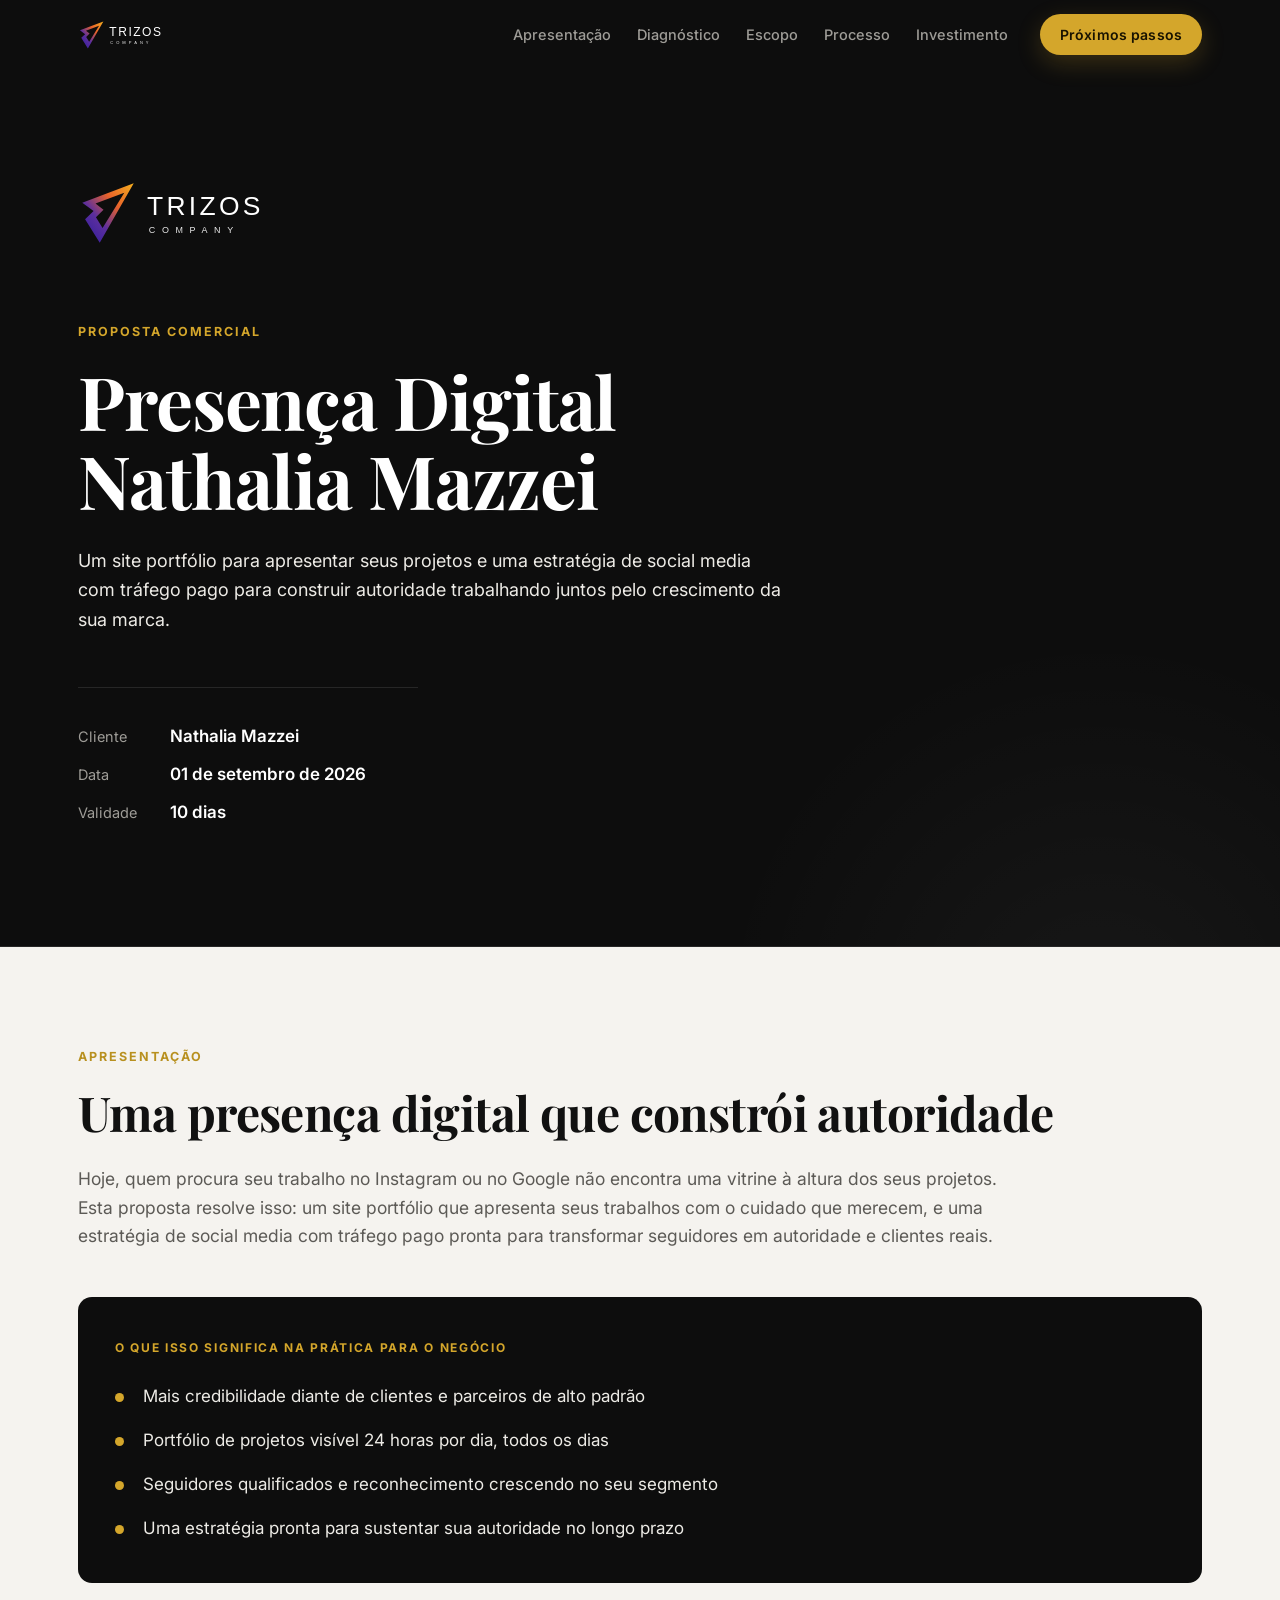
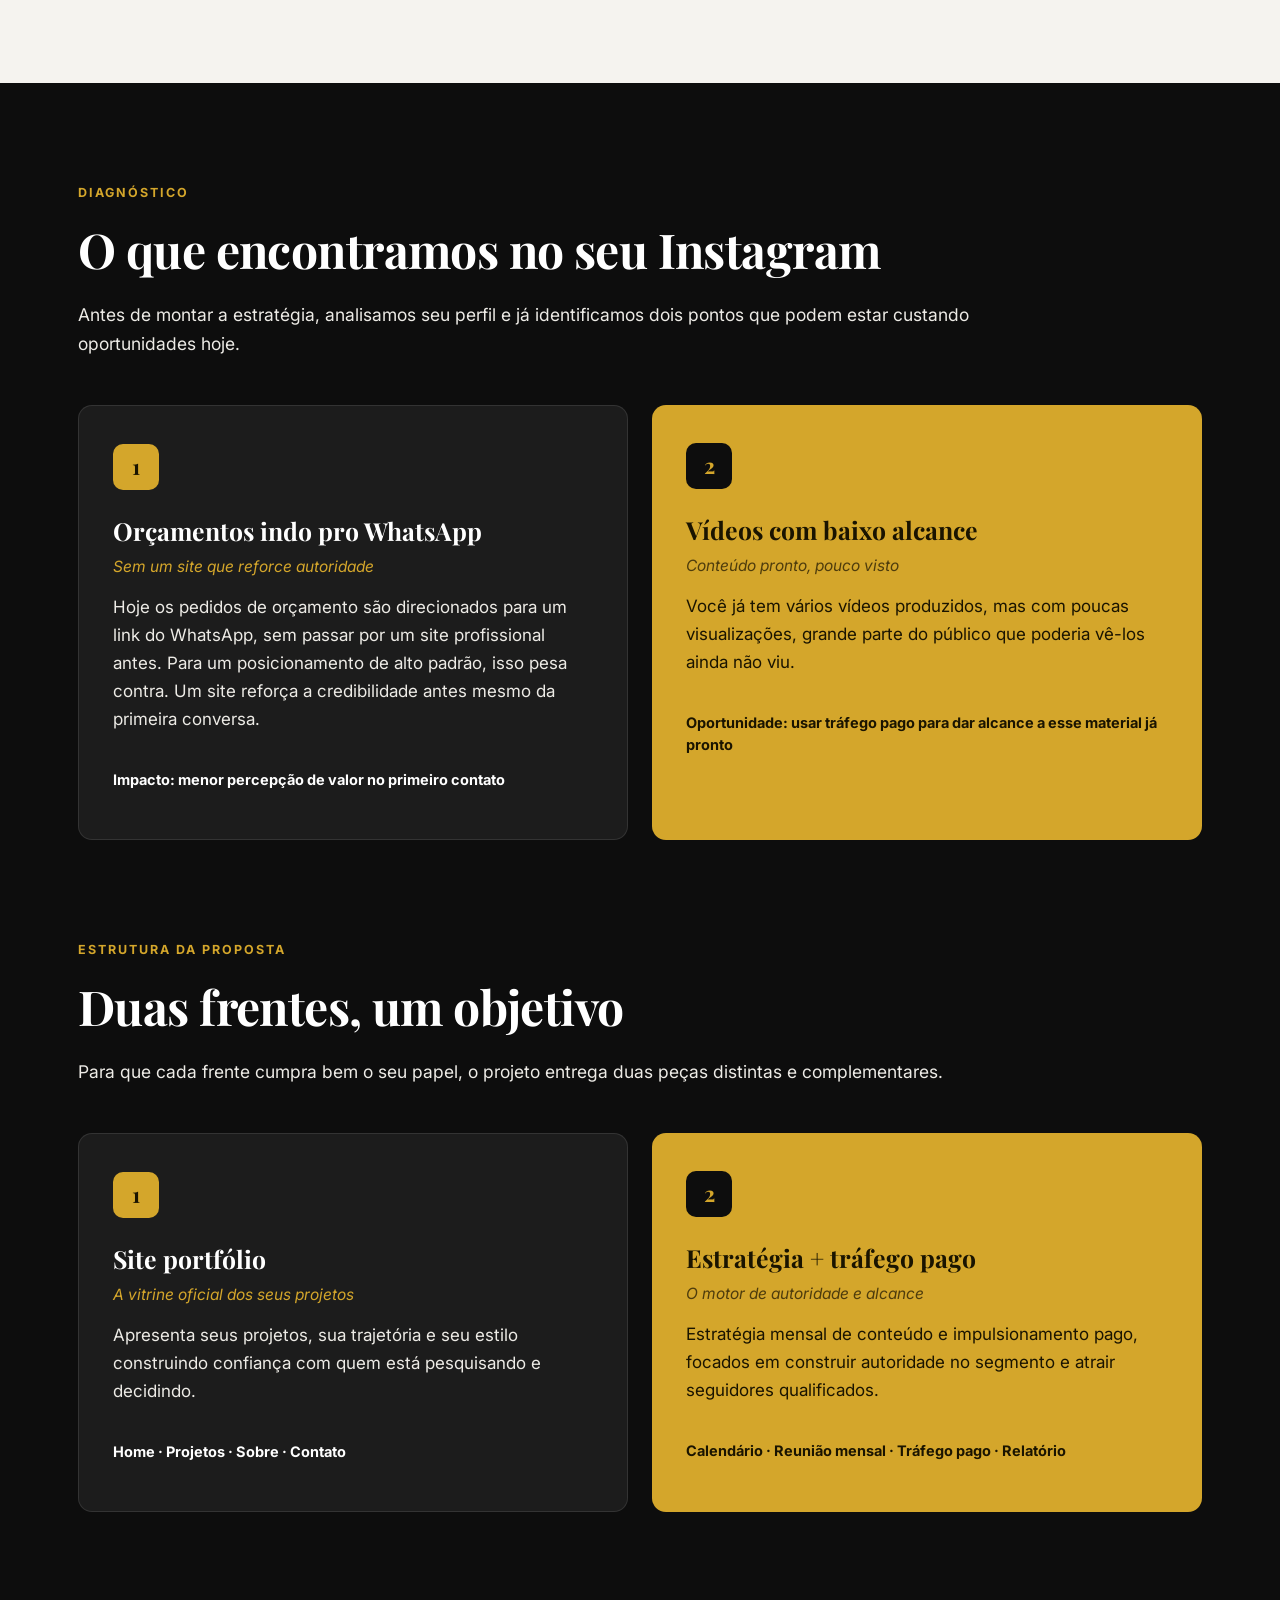
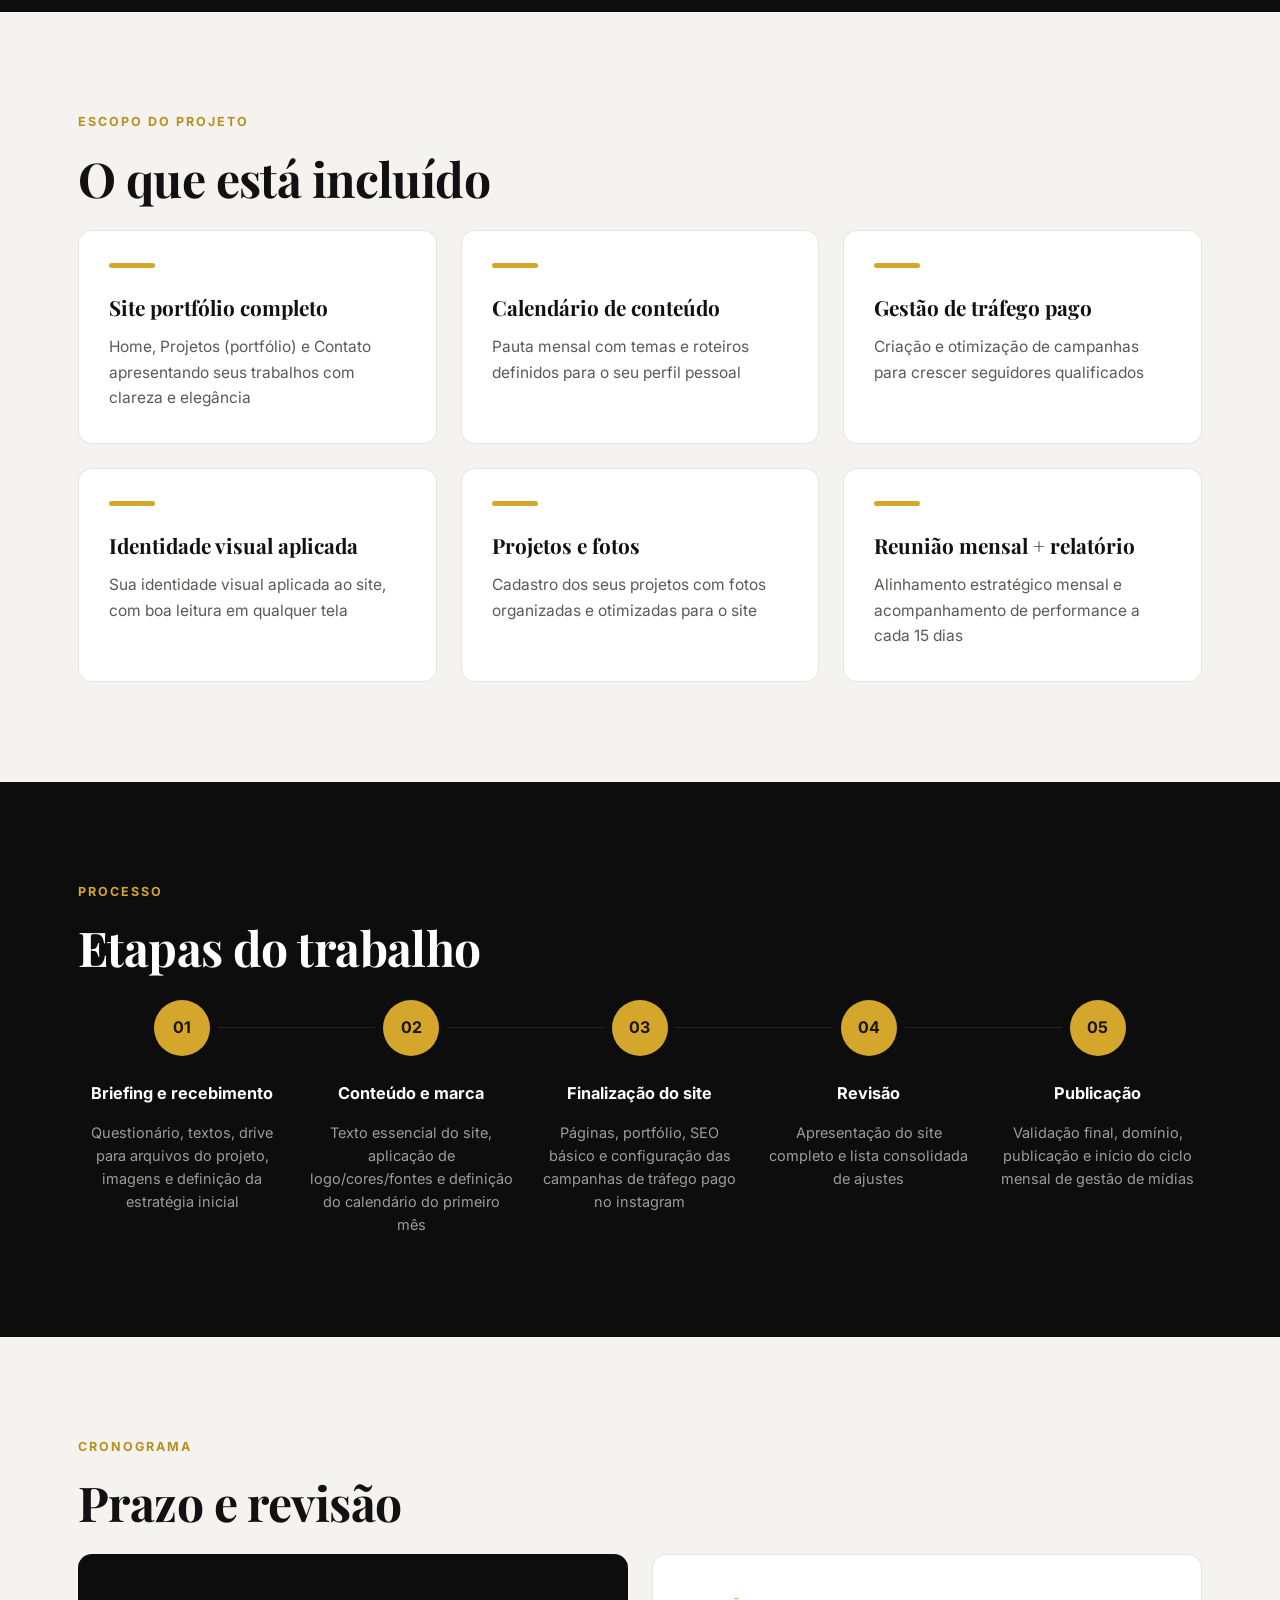
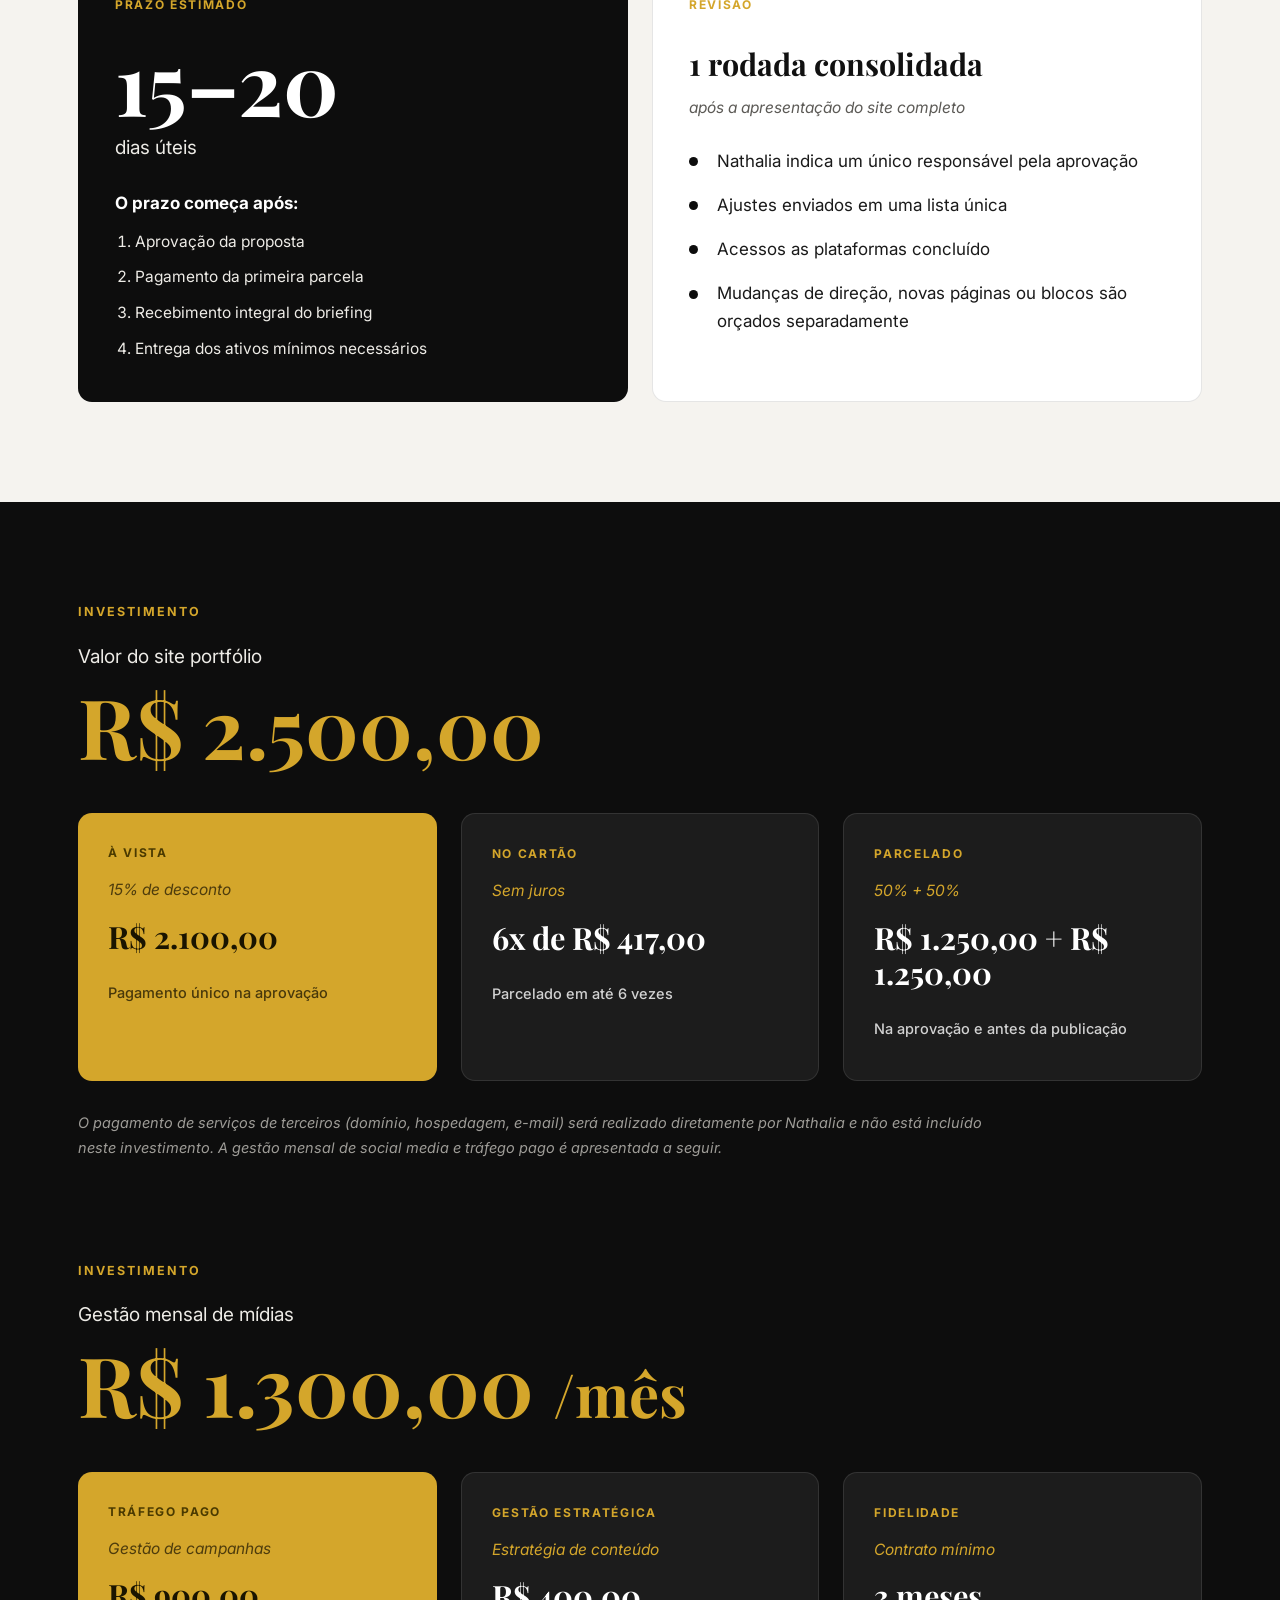
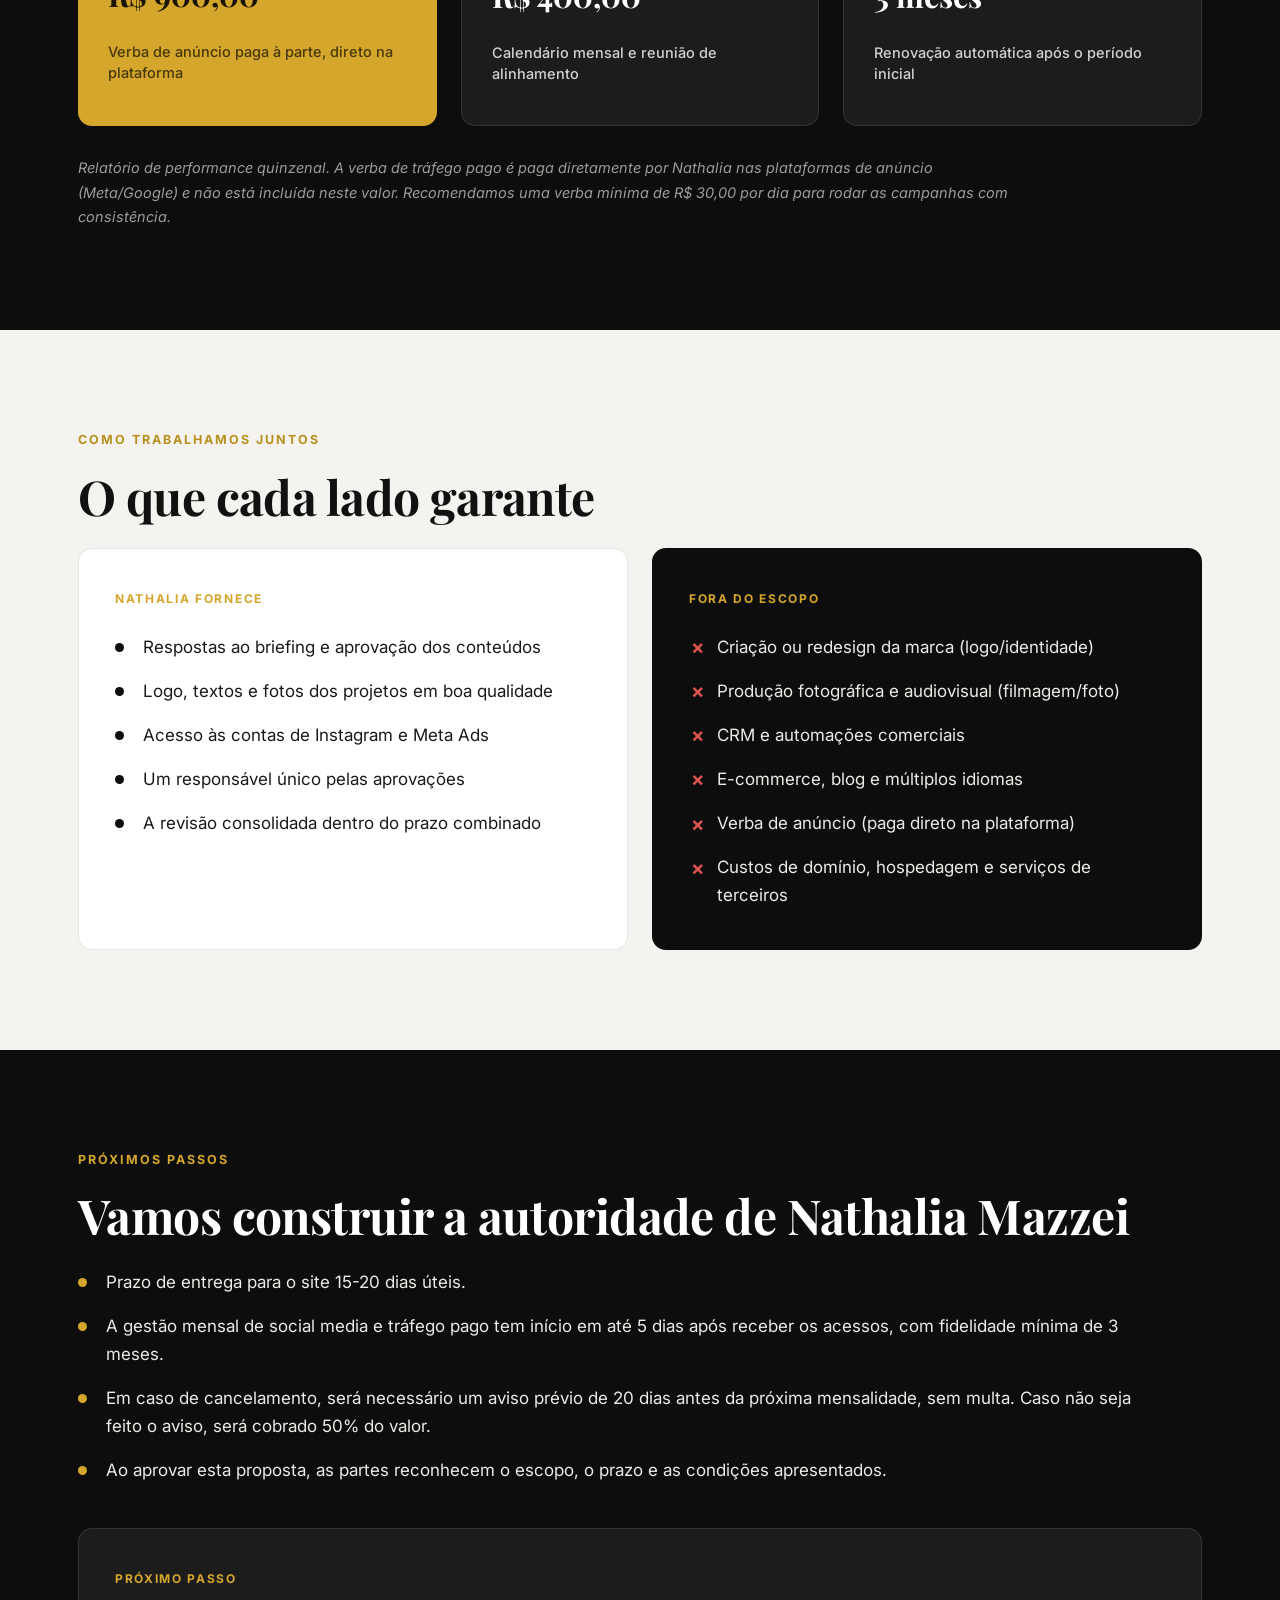
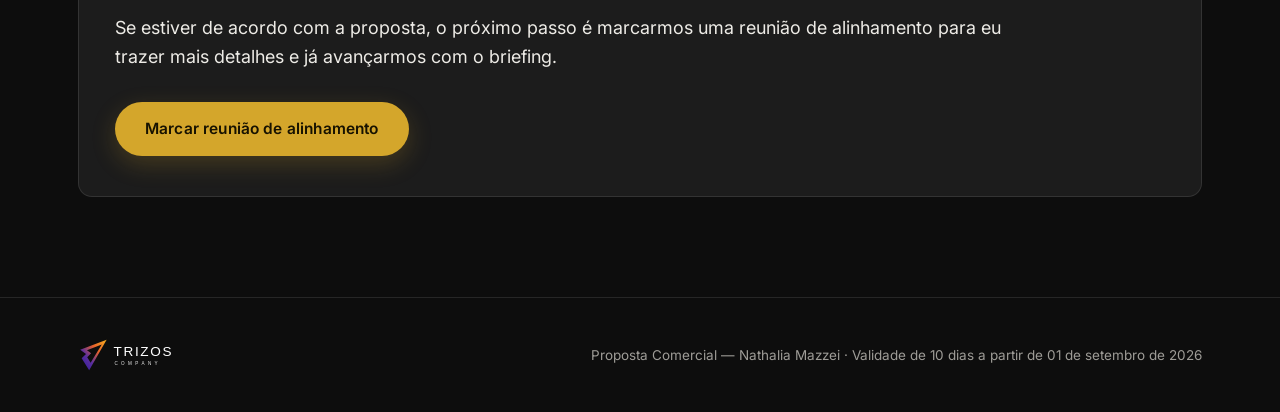
==== index.html @ d191ba12 "Cria site da proposta comercial Nathalia Mazzei Pagina unica em HTML/CSS puro com as 11 secoes da pr" ====
<!DOCTYPE html>
<html lang="pt-BR">
<head>
<meta charset="UTF-8">
<meta name="viewport" content="width=device-width, initial-scale=1">
<title>Proposta Comercial — Nathalia Mazzei | Trizos Company</title>
<meta name="description" content="Presença Digital Nathalia Mazzei: site portfólio e estratégia de social media com tráfego pago para construir autoridade.">
<meta property="og:title" content="Proposta Comercial — Nathalia Mazzei">
<meta property="og:description" content="Um site portfólio para apresentar seus projetos e uma estratégia de social media com tráfego pago para construir autoridade.">
<meta property="og:type" content="website">
<link rel="icon" href="assets/logo.svg">
<link rel="preconnect" href="https://fonts.googleapis.com">
<link rel="preconnect" href="https://fonts.gstatic.com" crossorigin>
<link href="https://fonts.googleapis.com/css2?family=Playfair+Display:wght@600;700&family=Inter:wght@400;500;600;700&display=swap" rel="stylesheet">
<link rel="stylesheet" href="style.css">
</head>
<body>

<!-- ======================= NAV ======================= -->
<header class="nav" id="nav">
  <div class="nav__inner">
    <a class="nav__logo" href="#topo"><img src="assets/logo.svg" alt="Trizos Company"></a>
    <nav class="nav__links">
      <a href="#apresentacao">Apresentação</a>
      <a href="#diagnostico">Diagnóstico</a>
      <a href="#escopo">Escopo</a>
      <a href="#processo">Processo</a>
      <a href="#investimento">Investimento</a>
    </nav>
    <a href="#proximos-passos" class="btn btn--gold btn--sm">Próximos passos</a>
  </div>
</header>

<!-- ======================= CAPA ======================= -->
<section class="hero" id="topo">
  <div class="hero__glow" aria-hidden="true"></div>
  <div class="wrap">
    <img class="hero__logo" src="assets/logo.svg" alt="Trizos Company">
    <p class="eyebrow">Proposta Comercial</p>
    <h1 class="hero__title">Presença Digital<br>Nathalia Mazzei</h1>
    <p class="hero__lead">
      Um site portfólio para apresentar seus projetos e uma estratégia de social media
      com tráfego pago para construir autoridade trabalhando juntos pelo crescimento da sua marca.
    </p>
    <div class="hero__rule"></div>
    <dl class="hero__meta">
      <div><dt>Cliente</dt><dd>Nathalia Mazzei</dd></div>
      <div><dt>Data</dt><dd>01 de setembro de 2026</dd></div>
      <div><dt>Validade</dt><dd>10 dias</dd></div>
    </dl>
  </div>
</section>

<!-- ======================= APRESENTAÇÃO ======================= -->
<section class="sec sec--cream" id="apresentacao">
  <div class="wrap">
    <p class="eyebrow">Apresentação</p>
    <h2 class="sec__title">Uma presença digital que constrói autoridade</h2>
    <p class="sec__lead">
      Hoje, quem procura seu trabalho no Instagram ou no Google não encontra uma vitrine à altura
      dos seus projetos. Esta proposta resolve isso: um site portfólio que apresenta seus trabalhos
      com o cuidado que merecem, e uma estratégia de social media com tráfego pago pronta para
      transformar seguidores em autoridade e clientes reais.
    </p>

    <div class="panel panel--dark reveal">
      <p class="panel__label">O que isso significa na prática para o negócio</p>
      <ul class="list-dot">
        <li>Mais credibilidade diante de clientes e parceiros de alto padrão</li>
        <li>Portfólio de projetos visível 24 horas por dia, todos os dias</li>
        <li>Seguidores qualificados e reconhecimento crescendo no seu segmento</li>
        <li>Uma estratégia pronta para sustentar sua autoridade no longo prazo</li>
      </ul>
    </div>
  </div>
</section>

<!-- ======================= DIAGNÓSTICO ======================= -->
<section class="sec sec--dark" id="diagnostico">
  <div class="wrap">
    <p class="eyebrow">Diagnóstico</p>
    <h2 class="sec__title">O que encontramos no seu Instagram</h2>
    <p class="sec__lead">
      Antes de montar a estratégia, analisamos seu perfil e já identificamos dois pontos
      que podem estar custando oportunidades hoje.
    </p>

    <div class="grid grid-2">
      <article class="card card--dark reveal">
        <span class="num">1</span>
        <h3>Orçamentos indo pro WhatsApp</h3>
        <p class="card__sub">Sem um site que reforce autoridade</p>
        <p>
          Hoje os pedidos de orçamento são direcionados para um link do WhatsApp, sem passar por
          um site profissional antes. Para um posicionamento de alto padrão, isso pesa contra.
          Um site reforça a credibilidade antes mesmo da primeira conversa.
        </p>
        <p class="card__foot">Impacto: menor percepção de valor no primeiro contato</p>
      </article>

      <article class="card card--gold reveal">
        <span class="num">2</span>
        <h3>Vídeos com baixo alcance</h3>
        <p class="card__sub">Conteúdo pronto, pouco visto</p>
        <p>
          Você já tem vários vídeos produzidos, mas com poucas visualizações, grande parte do
          público que poderia vê-los ainda não viu.
        </p>
        <p class="card__foot">Oportunidade: usar tráfego pago para dar alcance a esse material já pronto</p>
      </article>
    </div>
  </div>
</section>

<!-- ======================= ESTRUTURA ======================= -->
<section class="sec sec--dark sec--tight" id="estrutura">
  <div class="wrap">
    <p class="eyebrow">Estrutura da proposta</p>
    <h2 class="sec__title">Duas frentes, um objetivo</h2>
    <p class="sec__lead">
      Para que cada frente cumpra bem o seu papel, o projeto entrega duas peças
      distintas e complementares.
    </p>

    <div class="grid grid-2">
      <article class="card card--dark reveal">
        <span class="num">1</span>
        <h3>Site portfólio</h3>
        <p class="card__sub">A vitrine oficial dos seus projetos</p>
        <p>
          Apresenta seus projetos, sua trajetória e seu estilo construindo confiança
          com quem está pesquisando e decidindo.
        </p>
        <p class="card__foot">Home · Projetos · Sobre · Contato</p>
      </article>

      <article class="card card--gold reveal">
        <span class="num">2</span>
        <h3>Estratégia + tráfego pago</h3>
        <p class="card__sub">O motor de autoridade e alcance</p>
        <p>
          Estratégia mensal de conteúdo e impulsionamento pago, focados em construir
          autoridade no segmento e atrair seguidores qualificados.
        </p>
        <p class="card__foot">Calendário · Reunião mensal · Tráfego pago · Relatório</p>
      </article>
    </div>
  </div>
</section>

<!-- ======================= ESCOPO ======================= -->
<section class="sec sec--cream" id="escopo">
  <div class="wrap">
    <p class="eyebrow">Escopo do projeto</p>
    <h2 class="sec__title">O que está incluído</h2>

    <div class="grid grid-3">
      <article class="tile reveal">
        <span class="tile__bar"></span>
        <h3>Site portfólio completo</h3>
        <p>Home, Projetos (portfólio) e Contato apresentando seus trabalhos com clareza e elegância</p>
      </article>
      <article class="tile reveal">
        <span class="tile__bar"></span>
        <h3>Calendário de conteúdo</h3>
        <p>Pauta mensal com temas e roteiros definidos para o seu perfil pessoal</p>
      </article>
      <article class="tile reveal">
        <span class="tile__bar"></span>
        <h3>Gestão de tráfego pago</h3>
        <p>Criação e otimização de campanhas para crescer seguidores qualificados</p>
      </article>
      <article class="tile reveal">
        <span class="tile__bar"></span>
        <h3>Identidade visual aplicada</h3>
        <p>Sua identidade visual aplicada ao site, com boa leitura em qualquer tela</p>
      </article>
      <article class="tile reveal">
        <span class="tile__bar"></span>
        <h3>Projetos e fotos</h3>
        <p>Cadastro dos seus projetos com fotos organizadas e otimizadas para o site</p>
      </article>
      <article class="tile reveal">
        <span class="tile__bar"></span>
        <h3>Reunião mensal + relatório</h3>
        <p>Alinhamento estratégico mensal e acompanhamento de performance a cada 15 dias</p>
      </article>
    </div>
  </div>
</section>

<!-- ======================= PROCESSO ======================= -->
<section class="sec sec--dark" id="processo">
  <div class="wrap">
    <p class="eyebrow">Processo</p>
    <h2 class="sec__title">Etapas do trabalho</h2>

    <ol class="timeline">
      <li class="reveal">
        <span class="timeline__dot">01</span>
        <h3>Briefing e recebimento</h3>
        <p>Questionário, textos, drive para arquivos do projeto, imagens e definição da estratégia inicial</p>
      </li>
      <li class="reveal">
        <span class="timeline__dot">02</span>
        <h3>Conteúdo e marca</h3>
        <p>Texto essencial do site, aplicação de logo/cores/fontes e definição do calendário do primeiro mês</p>
      </li>
      <li class="reveal">
        <span class="timeline__dot">03</span>
        <h3>Finalização do site</h3>
        <p>Páginas, portfólio, SEO básico e configuração das campanhas de tráfego pago no instagram</p>
      </li>
      <li class="reveal">
        <span class="timeline__dot">04</span>
        <h3>Revisão</h3>
        <p>Apresentação do site completo e lista consolidada de ajustes</p>
      </li>
      <li class="reveal">
        <span class="timeline__dot">05</span>
        <h3>Publicação</h3>
        <p>Validação final, domínio, publicação e início do ciclo mensal de gestão de mídias</p>
      </li>
    </ol>
  </div>
</section>

<!-- ======================= CRONOGRAMA ======================= -->
<section class="sec sec--cream" id="cronograma">
  <div class="wrap">
    <p class="eyebrow">Cronograma</p>
    <h2 class="sec__title">Prazo e revisão</h2>

    <div class="grid grid-2">
      <article class="panel panel--dark reveal">
        <p class="panel__label">Prazo estimado</p>
        <p class="bignum">15–20</p>
        <p class="bignum__unit">dias úteis</p>
        <p class="panel__sub">O prazo começa após:</p>
        <ol class="list-num">
          <li>Aprovação da proposta</li>
          <li>Pagamento da primeira parcela</li>
          <li>Recebimento integral do briefing</li>
          <li>Entrega dos ativos mínimos necessários</li>
        </ol>
      </article>

      <article class="panel panel--light reveal">
        <p class="panel__label">Revisão</p>
        <h3 class="panel__title">1 rodada consolidada</h3>
        <p class="panel__note">após a apresentação do site completo</p>
        <ul class="list-dot list-dot--ink">
          <li>Nathalia indica um único responsável pela aprovação</li>
          <li>Ajustes enviados em uma lista única</li>
          <li>Acessos as plataformas concluído</li>
          <li>Mudanças de direção, novas páginas ou blocos são orçados separadamente</li>
        </ul>
      </article>
    </div>
  </div>
</section>

<!-- ======================= INVESTIMENTO — SITE ======================= -->
<section class="sec sec--dark" id="investimento">
  <div class="wrap">
    <p class="eyebrow">Investimento</p>
    <p class="price__label">Valor do site portfólio</p>
    <p class="price">R$ 2.500,00</p>

    <div class="grid grid-3">
      <article class="card card--gold card--price reveal">
        <p class="card__kicker">À vista</p>
        <p class="card__sub">15% de desconto</p>
        <p class="card__value">R$ 2.100,00</p>
        <p class="card__foot card__foot--soft">Pagamento único na aprovação</p>
      </article>
      <article class="card card--dark card--price reveal">
        <p class="card__kicker">No cartão</p>
        <p class="card__sub">Sem juros</p>
        <p class="card__value">6x de R$ 417,00</p>
        <p class="card__foot card__foot--soft">Parcelado em até 6 vezes</p>
      </article>
      <article class="card card--dark card--price reveal">
        <p class="card__kicker">Parcelado</p>
        <p class="card__sub">50% + 50%</p>
        <p class="card__value">R$ 1.250,00 + R$ 1.250,00</p>
        <p class="card__foot card__foot--soft">Na aprovação e antes da publicação</p>
      </article>
    </div>

    <p class="fineprint">
      O pagamento de serviços de terceiros (domínio, hospedagem, e-mail) será realizado diretamente
      por Nathalia e não está incluído neste investimento. A gestão mensal de social media e tráfego
      pago é apresentada a seguir.
    </p>
  </div>
</section>

<!-- ======================= INVESTIMENTO — MENSAL ======================= -->
<section class="sec sec--dark sec--tight" id="mensal">
  <div class="wrap">
    <p class="eyebrow">Investimento</p>
    <p class="price__label">Gestão mensal de mídias</p>
    <p class="price">R$ 1.300,00 <span>/mês</span></p>

    <div class="grid grid-3">
      <article class="card card--gold card--price reveal">
        <p class="card__kicker">Tráfego pago</p>
        <p class="card__sub">Gestão de campanhas</p>
        <p class="card__value">R$ 900,00</p>
        <p class="card__foot card__foot--soft">Verba de anúncio paga à parte, direto na plataforma</p>
      </article>
      <article class="card card--dark card--price reveal">
        <p class="card__kicker">Gestão estratégica</p>
        <p class="card__sub">Estratégia de conteúdo</p>
        <p class="card__value">R$ 400,00</p>
        <p class="card__foot card__foot--soft">Calendário mensal e reunião de alinhamento</p>
      </article>
      <article class="card card--dark card--price reveal">
        <p class="card__kicker">Fidelidade</p>
        <p class="card__sub">Contrato mínimo</p>
        <p class="card__value">3 meses</p>
        <p class="card__foot card__foot--soft">Renovação automática após o período inicial</p>
      </article>
    </div>

    <p class="fineprint">
      Relatório de performance quinzenal. A verba de tráfego pago é paga diretamente por Nathalia
      nas plataformas de anúncio (Meta/Google) e não está incluída neste valor. Recomendamos uma
      verba mínima de R$ 30,00 por dia para rodar as campanhas com consistência.
    </p>
  </div>
</section>

<!-- ======================= RESPONSABILIDADES ======================= -->
<section class="sec sec--cream" id="responsabilidades">
  <div class="wrap">
    <p class="eyebrow">Como trabalhamos juntos</p>
    <h2 class="sec__title">O que cada lado garante</h2>

    <div class="grid grid-2">
      <article class="panel panel--light reveal">
        <p class="panel__label">Nathalia fornece</p>
        <ul class="list-dot list-dot--ink">
          <li>Respostas ao briefing e aprovação dos conteúdos</li>
          <li>Logo, textos e fotos dos projetos em boa qualidade</li>
          <li>Acesso às contas de Instagram e Meta Ads</li>
          <li>Um responsável único pelas aprovações</li>
          <li>A revisão consolidada dentro do prazo combinado</li>
        </ul>
      </article>

      <article class="panel panel--dark reveal">
        <p class="panel__label">Fora do escopo</p>
        <ul class="list-x">
          <li>Criação ou redesign da marca (logo/identidade)</li>
          <li>Produção fotográfica e audiovisual (filmagem/foto)</li>
          <li>CRM e automações comerciais</li>
          <li>E-commerce, blog e múltiplos idiomas</li>
          <li>Verba de anúncio (paga direto na plataforma)</li>
          <li>Custos de domínio, hospedagem e serviços de terceiros</li>
        </ul>
      </article>
    </div>
  </div>
</section>

<!-- ======================= PRÓXIMOS PASSOS ======================= -->
<section class="sec sec--dark" id="proximos-passos">
  <div class="wrap">
    <p class="eyebrow">Próximos passos</p>
    <h2 class="sec__title">Vamos construir a autoridade de Nathalia Mazzei</h2>

    <ul class="list-dot list-dot--wide">
      <li>Prazo de entrega para o site 15-20 dias úteis.</li>
      <li>A gestão mensal de social media e tráfego pago tem início em até 5 dias após receber os acessos, com fidelidade mínima de 3 meses.</li>
      <li>Em caso de cancelamento, será necessário um aviso prévio de 20 dias antes da próxima mensalidade, sem multa. Caso não seja feito o aviso, será cobrado 50% do valor.</li>
      <li>Ao aprovar esta proposta, as partes reconhecem o escopo, o prazo e as condições apresentados.</li>
    </ul>

    <div class="panel panel--outline reveal">
      <p class="panel__label">Próximo passo</p>
      <p class="panel__big">
        Se estiver de acordo com a proposta, o próximo passo é marcarmos uma reunião de alinhamento
        para eu trazer mais detalhes e já avançarmos com o briefing.
      </p>
      <a class="btn btn--gold" href="https://wa.me/5511999999999?text=Ol%C3%A1%21%20Vi%20a%20proposta%20e%20quero%20avan%C3%A7ar." target="_blank" rel="noopener">
        Marcar reunião de alinhamento
      </a>
    </div>
  </div>
</section>

<!-- ======================= RODAPÉ ======================= -->
<footer class="foot">
  <div class="wrap foot__inner">
    <img class="foot__logo" src="assets/logo.svg" alt="Trizos Company">
    <p>Proposta Comercial — Nathalia Mazzei · Validade de 10 dias a partir de 01 de setembro de 2026</p>
  </div>
</footer>

<script>
  // reveal on scroll
  var io = new IntersectionObserver(function (entries) {
    entries.forEach(function (e) {
      if (e.isIntersecting) { e.target.classList.add('is-in'); io.unobserve(e.target); }
    });
  }, { threshold: 0.12 });
  document.querySelectorAll('.reveal').forEach(function (el) { io.observe(el); });

  // nav com fundo ao rolar
  var nav = document.getElementById('nav');
  addEventListener('scroll', function () {
    nav.classList.toggle('is-stuck', scrollY > 40);
  }, { passive: true });
</script>

</body>
</html>
---- style.css ----
/* =========================================================
   Proposta Comercial — Nathalia Mazzei · Trizos Company
   ========================================================= */

:root{
  --ink:        #0D0D0D;
  --ink-2:      #151515;
  --ink-3:      #1C1C1C;
  --cream:      #F5F3EF;
  --white:      #FFFFFF;
  --gold:       #D4A62B;
  --gold-soft:  #E5BE55;
  --on-dark:    #EDEBE6;
  --on-dark-mu: #9E9C97;
  --on-light:   #1A1A1A;
  --on-light-mu:#5C5A56;
  --line-dark:  rgba(255,255,255,.10);
  --line-light: rgba(0,0,0,.10);

  --serif: "Playfair Display", Georgia, "Times New Roman", serif;
  --sans:  "Inter", -apple-system, BlinkMacSystemFont, "Segoe UI", Roboto, sans-serif;

  --wrap: 1180px;
  --r:    14px;
}

*,*::before,*::after{ box-sizing:border-box; }

html{ scroll-behavior:smooth; scroll-padding-top:88px; }

body{
  margin:0;
  background:var(--ink);
  color:var(--on-dark);
  font-family:var(--sans);
  font-size:17px;
  line-height:1.65;
  -webkit-font-smoothing:antialiased;
}

img{ max-width:100%; display:block; }
a{ color:inherit; }

.wrap{
  width:100%;
  max-width:var(--wrap);
  margin-inline:auto;
  padding-inline:28px;
}

/* ---------------------------------------------------------
   NAV
   --------------------------------------------------------- */
.nav{
  position:sticky; top:0; z-index:50;
  transition:background .3s ease, border-color .3s ease, backdrop-filter .3s ease;
  border-bottom:1px solid transparent;
}
.nav.is-stuck{
  background:rgba(13,13,13,.86);
  backdrop-filter:blur(12px);
  border-bottom-color:var(--line-dark);
}
.nav__inner{
  max-width:var(--wrap);
  margin-inline:auto;
  padding:14px 28px;
  display:flex; align-items:center; gap:32px;
}
.nav__logo img{ height:30px; width:auto; }
.nav__links{
  display:flex; gap:26px; margin-left:auto;
  font-size:14.5px; font-weight:500;
}
.nav__links a{
  color:var(--on-dark-mu); text-decoration:none;
  padding-block:4px; transition:color .2s ease;
}
.nav__links a:hover{ color:var(--gold); }

/* ---------------------------------------------------------
   BOTÕES
   --------------------------------------------------------- */
.btn{
  display:inline-block;
  font-weight:600; font-size:15.5px; letter-spacing:.01em;
  text-decoration:none; border-radius:999px;
  padding:14px 30px;
  transition:transform .18s ease, box-shadow .18s ease, background .2s ease;
}
.btn--gold{
  background:var(--gold); color:#171200;
  box-shadow:0 8px 24px rgba(212,166,43,.22);
}
.btn--gold:hover{ background:var(--gold-soft); transform:translateY(-2px); }
.btn--sm{ padding:9px 20px; font-size:14px; }

/* ---------------------------------------------------------
   CAPA
   --------------------------------------------------------- */
.hero{
  position:relative;
  padding:110px 0 120px;
  overflow:hidden;
  border-bottom:1px solid var(--line-dark);
}
.hero__glow{
  position:absolute; inset:auto -18% -55% auto;
  width:820px; height:820px; border-radius:50%;
  background:radial-gradient(circle at 50% 50%, rgba(255,255,255,.045), transparent 66%);
  pointer-events:none;
}
.hero .wrap{ position:relative; }
.hero__logo{ height:66px; width:auto; margin-bottom:76px; }

.eyebrow{
  color:var(--gold);
  font-size:12.5px; font-weight:700;
  letter-spacing:.16em; text-transform:uppercase;
  margin:0 0 18px;
}

.hero__title{
  font-family:var(--serif);
  font-weight:700;
  font-size:clamp(2.6rem, 6.2vw, 4.6rem);
  line-height:1.08;
  letter-spacing:-.015em;
  color:var(--white);
  margin:0 0 26px;
}
.hero__lead{
  max-width:64ch;
  color:var(--on-dark);
  font-size:18px;
  margin:0;
}
.hero__rule{
  width:340px; max-width:60%; height:1px;
  background:var(--line-dark);
  margin:52px 0 34px;
}
.hero__meta{ margin:0; display:grid; gap:10px; }
.hero__meta > div{ display:flex; gap:14px; align-items:baseline; }
.hero__meta dt{
  color:var(--on-dark-mu); font-size:14.5px;
  min-width:78px;
}
.hero__meta dd{ margin:0; font-weight:600; color:var(--white); }

/* ---------------------------------------------------------
   SEÇÕES
   --------------------------------------------------------- */
.sec{ padding:100px 0; }
.sec--tight{ padding-top:0; }
.sec--dark{ background:var(--ink); color:var(--on-dark); }
.sec--cream{ background:var(--cream); color:var(--on-light); }
.sec--cream .eyebrow{ color:#B8901F; }

.sec__title{
  font-family:var(--serif);
  font-weight:700;
  font-size:clamp(1.9rem, 3.9vw, 3rem);
  line-height:1.15;
  letter-spacing:-.012em;
  margin:0 0 24px;
}
.sec--dark .sec__title{ color:var(--white); }
.sec--cream .sec__title{ color:#111; }

.sec__lead{
  max-width:84ch;
  margin:0 0 46px;
  font-size:17.5px;
}
.sec--dark .sec__lead{ color:var(--on-dark); }
.sec--cream .sec__lead{ color:var(--on-light-mu); }

/* ---------------------------------------------------------
   GRIDS
   --------------------------------------------------------- */
.grid{ display:grid; gap:24px; }
.grid-2{ grid-template-columns:repeat(2,1fr); }
.grid-3{ grid-template-columns:repeat(3,1fr); }

/* ---------------------------------------------------------
   CARDS
   --------------------------------------------------------- */
.card{
  border-radius:var(--r);
  padding:38px 34px 34px;
  display:flex; flex-direction:column;
}
.card--dark{
  background:var(--ink-3);
  border:1px solid var(--line-dark);
  color:var(--on-dark);
}
.card--gold{
  background:var(--gold);
  color:#1A1400;
}
.card h3{
  font-family:var(--serif);
  font-size:1.55rem; font-weight:700;
  line-height:1.2; margin:0 0 8px;
}
.card--dark h3{ color:var(--white); }
.card__sub{
  font-style:italic; font-size:15.5px;
  margin:0 0 20px;
}
.card--dark .card__sub{ color:var(--gold); }
.card--gold .card__sub{ color:rgba(26,20,0,.72); }
.card p{ margin:0 0 14px; }
.card__foot{
  margin:auto 0 0; padding-top:22px;
  font-weight:700; font-size:14.5px; line-height:1.5;
}
.card--dark .card__foot{ color:var(--white); }
.card__foot--soft{ font-weight:500; opacity:.8; }
.card--gold .card__foot--soft{ opacity:.75; }

.num{
  display:grid; place-items:center;
  width:46px; height:46px; border-radius:10px;
  font-family:var(--serif); font-size:1.35rem; font-weight:700;
  margin-bottom:26px;
}
.card--dark .num{ background:var(--gold); color:#1A1400; }
.card--gold .num{ background:var(--ink); color:var(--gold); }

/* cards de preço */
.card--price{ padding:30px 30px 26px; }
.card__kicker{
  font-size:12px; font-weight:700;
  letter-spacing:.14em; text-transform:uppercase;
  margin:0 0 10px;
}
.card--dark .card__kicker{ color:var(--gold); }
.card--gold .card__kicker{ color:#4A3A00; }
.card--price .card__sub{ margin-bottom:16px; }
.card__value{
  font-family:var(--serif);
  font-size:clamp(1.5rem, 2.4vw, 2rem);
  font-weight:700; line-height:1.15;
  margin:0 0 6px !important;
}
.card--dark .card__value{ color:var(--white); }

/* ---------------------------------------------------------
   TILES (escopo)
   --------------------------------------------------------- */
.tile{
  background:var(--white);
  border:1px solid var(--line-light);
  border-radius:var(--r);
  padding:32px 30px;
  transition:transform .2s ease, box-shadow .2s ease;
}
.tile:hover{ transform:translateY(-3px); box-shadow:0 14px 34px rgba(0,0,0,.07); }
.tile__bar{
  display:block; width:46px; height:5px; border-radius:3px;
  background:var(--gold); margin-bottom:22px;
}
.tile h3{
  font-family:var(--serif); font-size:1.3rem; font-weight:700;
  margin:0 0 10px; color:#111;
}
.tile p{ margin:0; color:var(--on-light-mu); font-size:15.5px; }

/* ---------------------------------------------------------
   TIMELINE (processo)
   --------------------------------------------------------- */
.timeline{
  list-style:none; margin:0; padding:0;
  display:grid; grid-template-columns:repeat(5,1fr); gap:20px;
  position:relative;
}
.timeline::before{
  content:""; position:absolute;
  top:27px; left:10%; right:10%; height:1px;
  background:var(--line-dark);
}
.timeline li{ text-align:center; position:relative; }
.timeline__dot{
  display:grid; place-items:center;
  width:56px; height:56px; border-radius:50%;
  background:var(--gold); color:#1A1400;
  font-weight:700; font-size:16px;
  margin:0 auto 24px;
  position:relative; z-index:1;
  box-shadow:0 0 0 8px var(--ink);
}
.timeline h3{
  font-size:1.02rem; font-weight:700;
  color:var(--white); margin:0 0 14px;
}
.timeline p{
  margin:0; font-size:14.5px; line-height:1.6;
  color:var(--on-dark-mu);
}

/* ---------------------------------------------------------
   PAINÉIS
   --------------------------------------------------------- */
.panel{
  border-radius:var(--r);
  padding:40px 36px;
}
.panel--dark{
  background:var(--ink);
  border:1px solid var(--line-dark);
  color:var(--on-dark);
}
.sec--cream .panel--dark{ border-color:transparent; }
.panel--light{
  background:var(--white);
  border:1px solid var(--line-light);
  color:var(--on-light);
}
.panel--outline{
  background:var(--ink-3);
  border:1px solid var(--line-dark);
  margin-top:44px;
}
.panel__label{
  color:var(--gold);
  font-size:12px; font-weight:700;
  letter-spacing:.14em; text-transform:uppercase;
  margin:0 0 24px;
}
.panel__title{
  font-family:var(--serif); font-size:1.9rem; font-weight:700;
  margin:0 0 6px; color:#111;
}
.panel__note{
  font-style:italic; color:var(--on-light-mu);
  margin:0 0 26px; font-size:15.5px;
}
.panel__sub{ font-weight:700; margin:26px 0 12px; color:var(--white); }
.panel__big{
  font-size:18px; max-width:82ch; margin:0 0 30px;
  color:var(--on-dark);
}

.bignum{
  font-family:var(--serif);
  font-size:clamp(3.4rem, 7vw, 5.4rem);
  font-weight:700; line-height:1;
  color:var(--white); margin:0;
}
.bignum__unit{ margin:6px 0 0; font-size:19px; color:var(--on-dark); }

/* ---------------------------------------------------------
   LISTAS
   --------------------------------------------------------- */
.list-dot, .list-x{ list-style:none; margin:0; padding:0; display:grid; gap:16px; }
.list-dot li, .list-x li{ position:relative; padding-left:28px; }

.list-dot li::before{
  content:""; position:absolute; left:0; top:.62em;
  width:9px; height:9px; border-radius:50%;
  background:var(--gold);
}
.list-dot--ink li::before{ background:var(--ink); }
.list-dot--wide{ max-width:96ch; }

.list-x li::before{
  content:"×"; position:absolute; left:2px; top:-.06em;
  color:#D9534F; font-size:20px; font-weight:700; line-height:1.6;
}

.list-num{ margin:0; padding-left:20px; display:grid; gap:10px; font-size:15.5px; }
.list-num li{ color:var(--on-dark); }

/* ---------------------------------------------------------
   PREÇOS
   --------------------------------------------------------- */
.price__label{ margin:0 0 10px; font-size:19px; color:var(--on-dark); }
.price{
  font-family:var(--serif);
  font-size:clamp(2.8rem, 7.4vw, 5.2rem);
  font-weight:700; line-height:1.05;
  color:var(--gold);
  margin:0 0 44px;
}
.price span{ font-size:.72em; }

.fineprint{
  margin:30px 0 0; max-width:104ch;
  font-size:14.5px; font-style:italic; line-height:1.7;
  color:var(--on-dark-mu);
}

/* ---------------------------------------------------------
   RODAPÉ
   --------------------------------------------------------- */
.foot{
  border-top:1px solid var(--line-dark);
  padding:40px 0;
  background:var(--ink);
}
.foot__inner{
  display:flex; align-items:center; justify-content:space-between;
  gap:24px; flex-wrap:wrap;
}
.foot__logo{ height:34px; width:auto; }
.foot p{
  margin:0; font-size:13.5px; color:var(--on-dark-mu);
}

/* ---------------------------------------------------------
   REVEAL
   --------------------------------------------------------- */
.reveal{
  opacity:0; transform:translateY(22px);
  transition:opacity .6s ease, transform .6s ease;
}
.reveal.is-in{ opacity:1; transform:none; }

@media (prefers-reduced-motion:reduce){
  html{ scroll-behavior:auto; }
  .reveal{ opacity:1; transform:none; transition:none; }
}

/* ---------------------------------------------------------
   RESPONSIVO
   --------------------------------------------------------- */
@media (max-width:980px){
  .nav__links{ display:none; }
  .nav__logo{ margin-right:auto; }
  .grid-3{ grid-template-columns:repeat(2,1fr); }
  .timeline{ grid-template-columns:repeat(2,1fr); gap:36px; }
  .timeline::before{ display:none; }
}

@media (max-width:680px){
  body{ font-size:16px; }
  .wrap{ padding-inline:20px; }
  .sec{ padding:68px 0; }
  .hero{ padding:64px 0 78px; }
  .hero__logo{ height:48px; margin-bottom:48px; }
  .grid-2, .grid-3{ grid-template-columns:1fr; }
  .timeline{ grid-template-columns:1fr; gap:30px; text-align:left; }
  .timeline li{ text-align:left; }
  .timeline__dot{ margin:0 0 16px; }
  .card, .panel{ padding:28px 24px; }
  .foot__inner{ flex-direction:column; align-items:flex-start; }
}
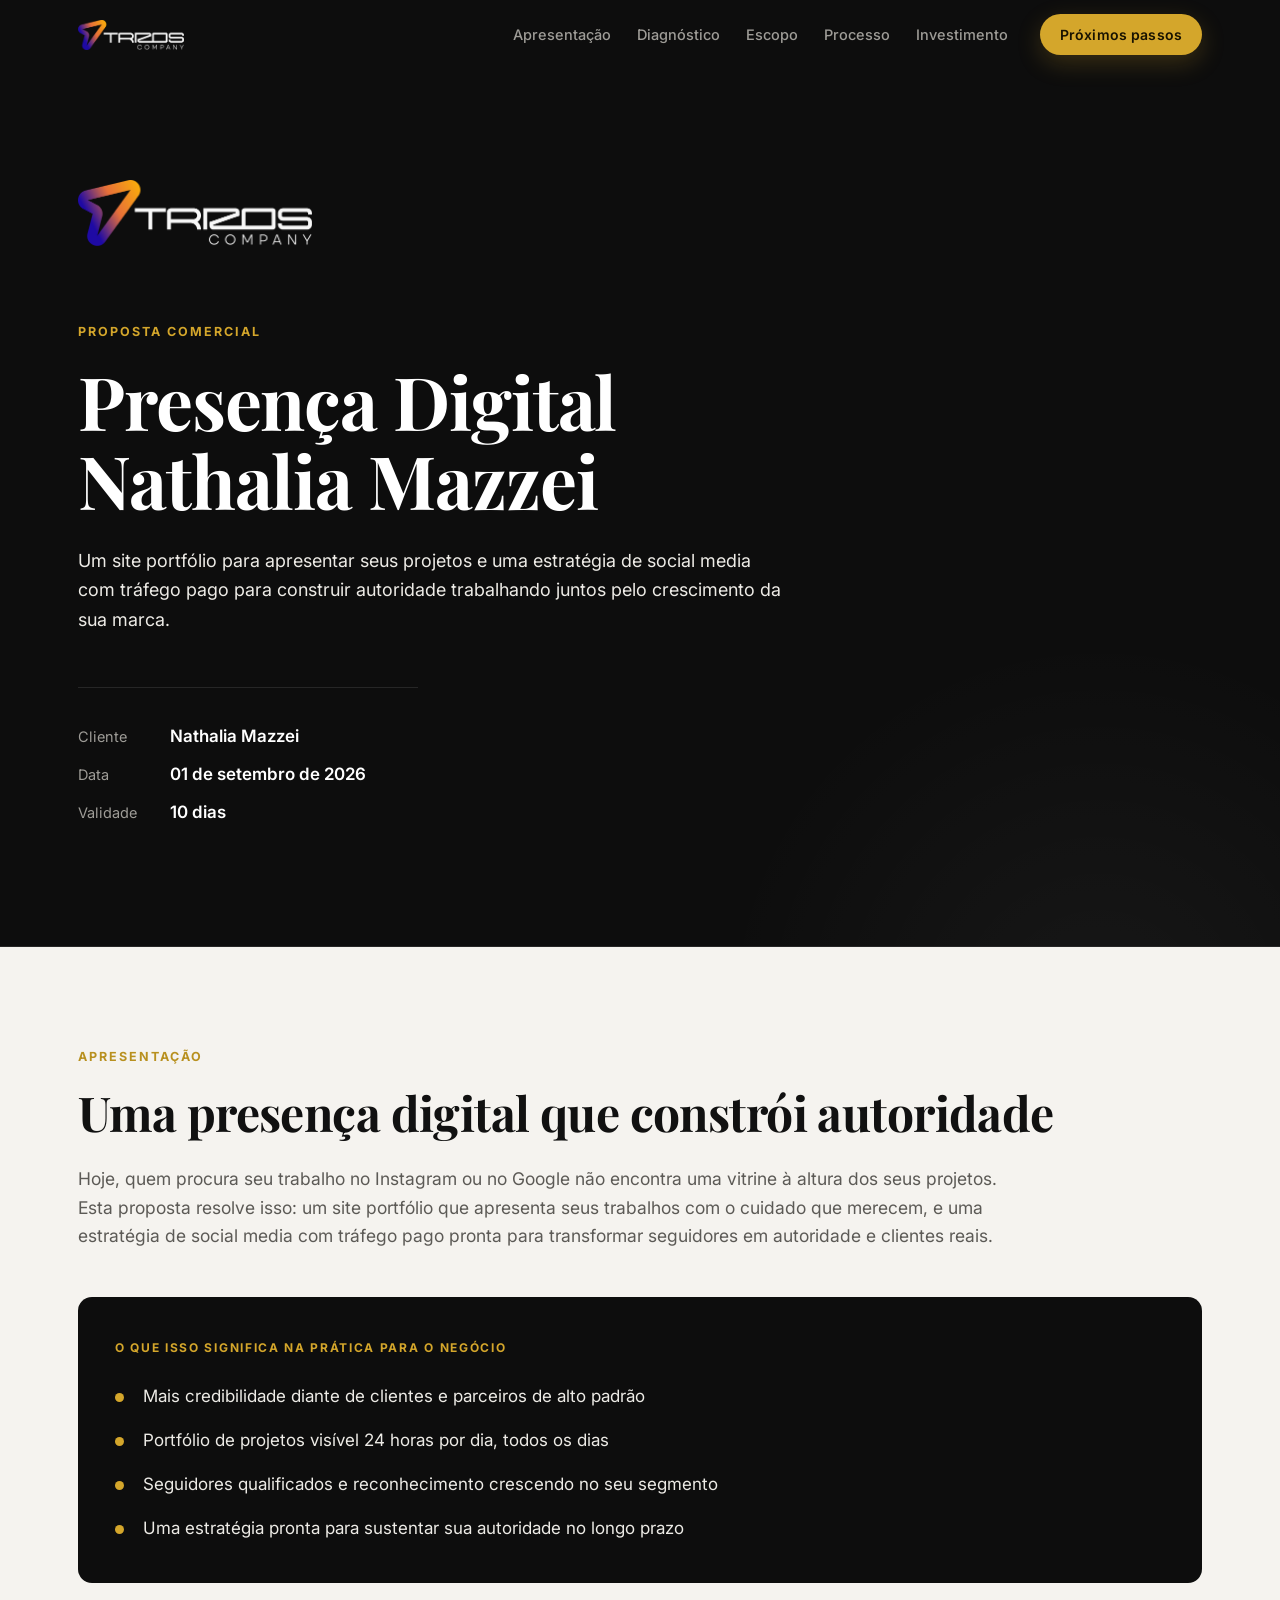
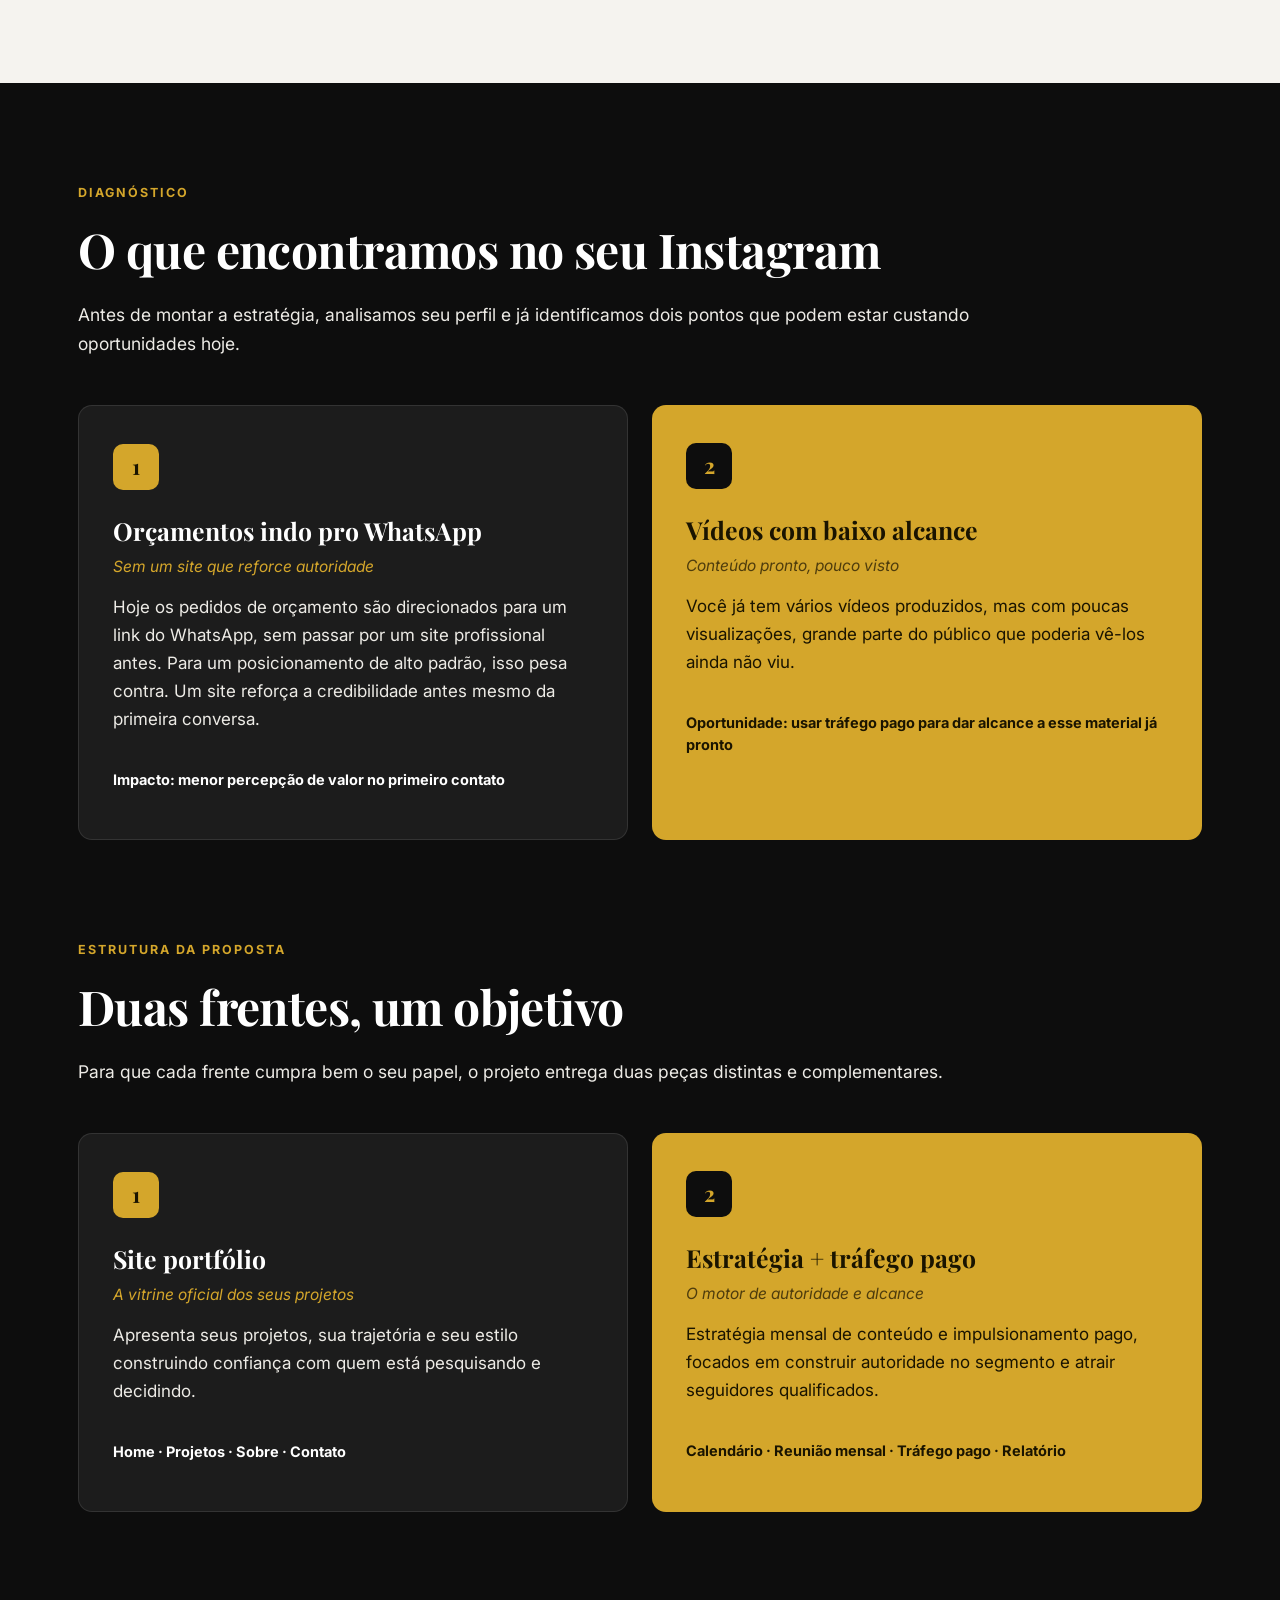
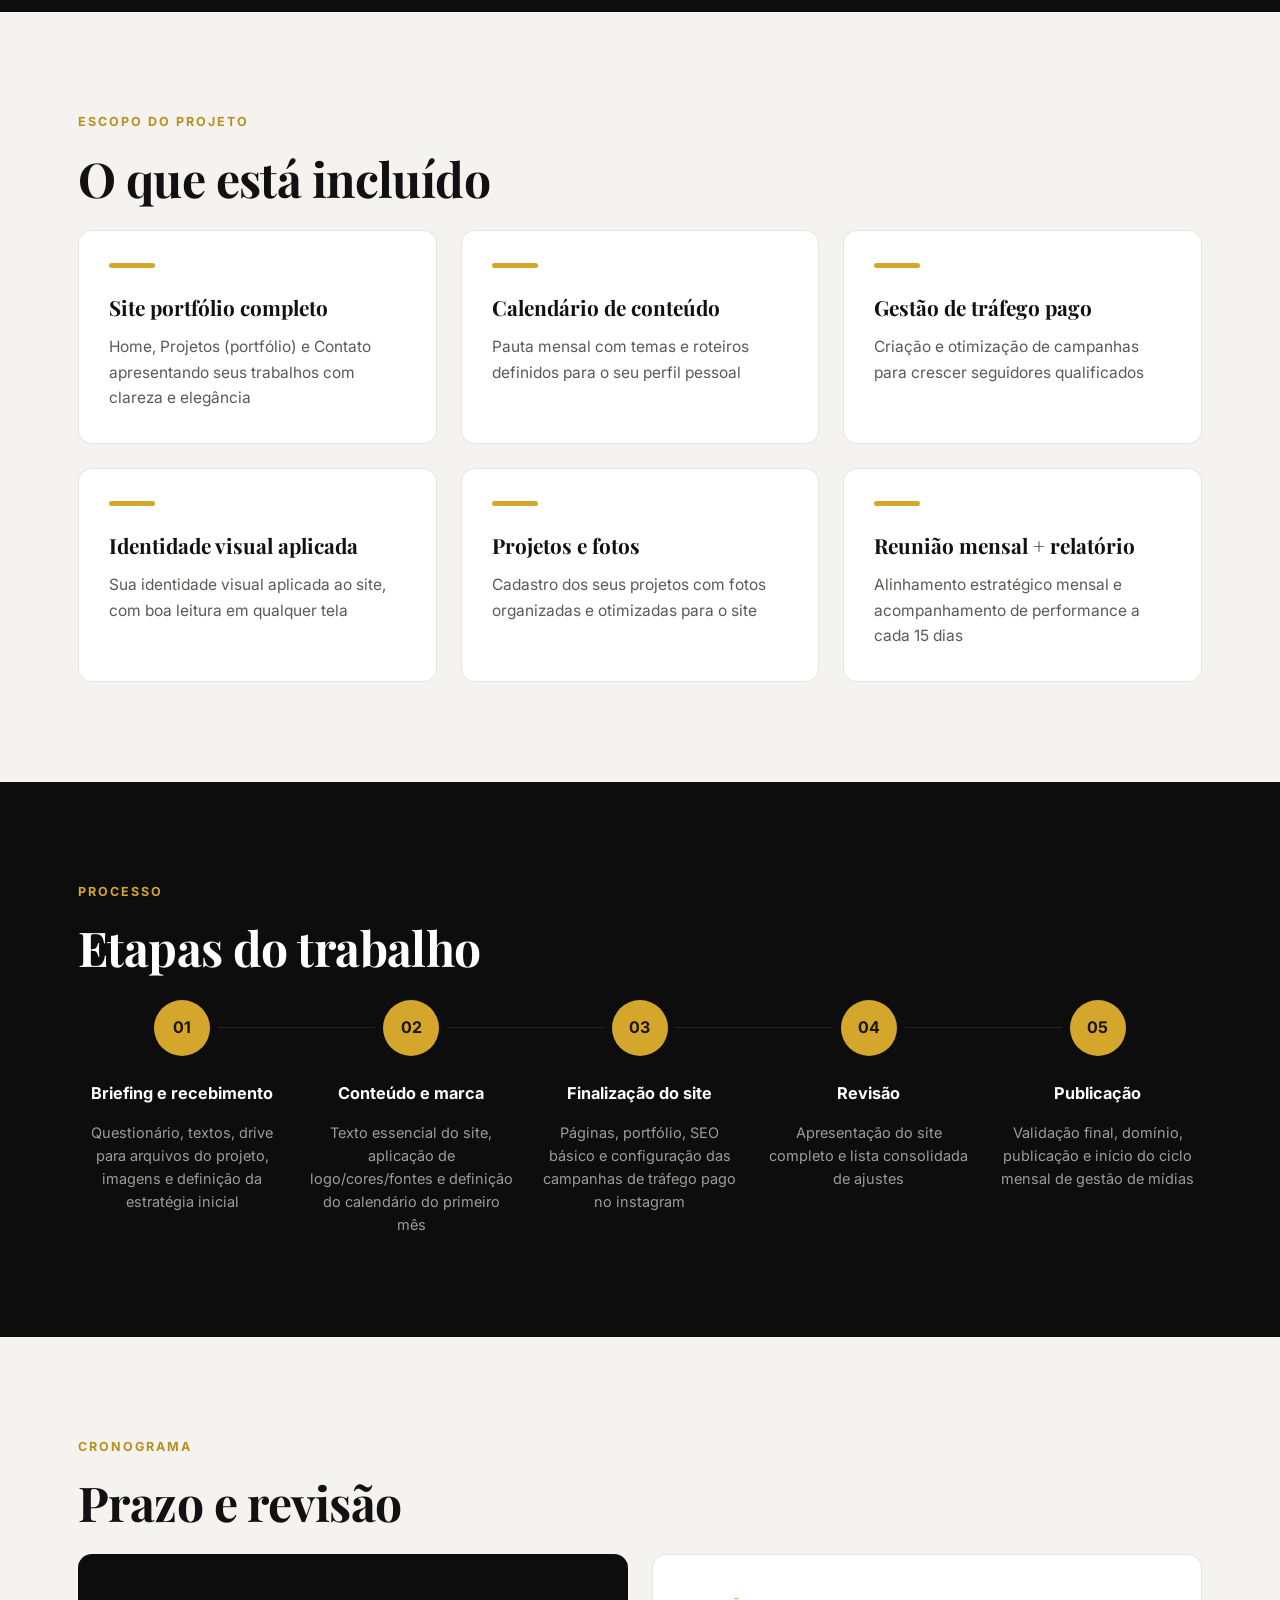
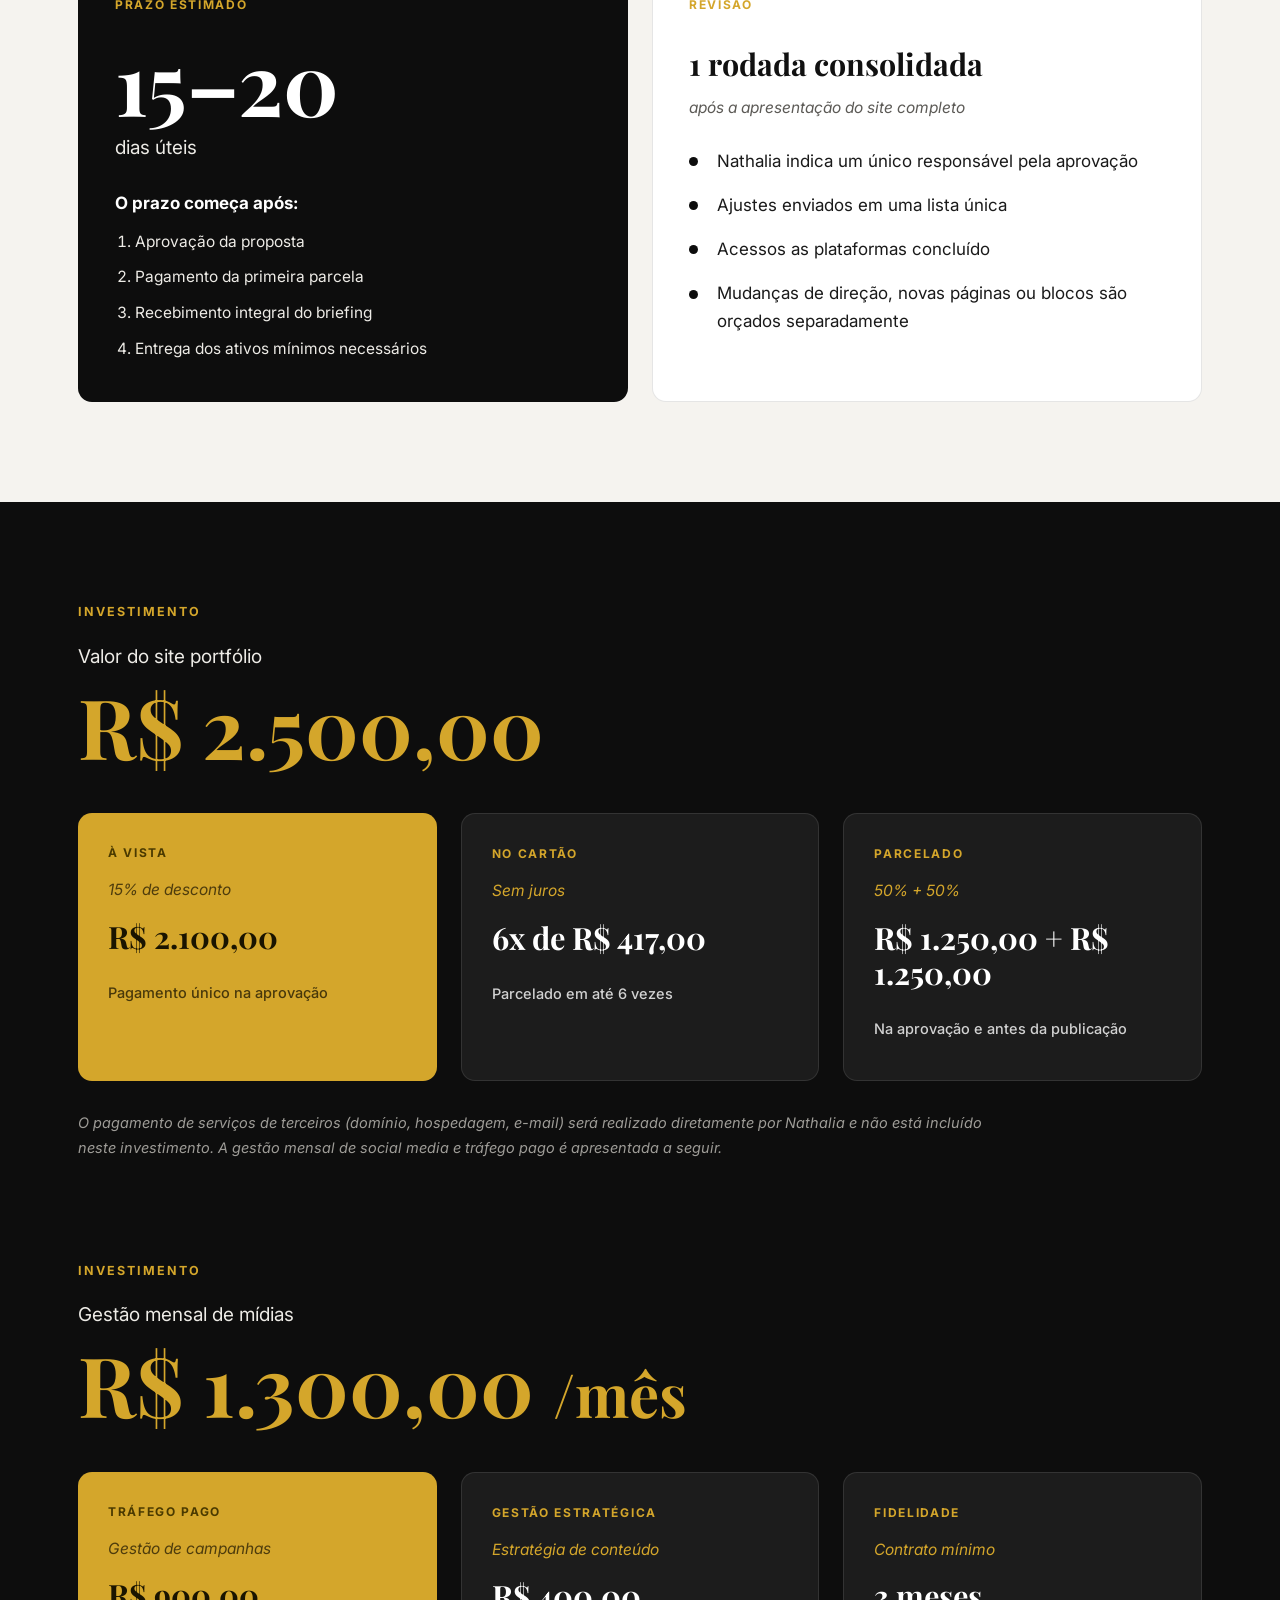
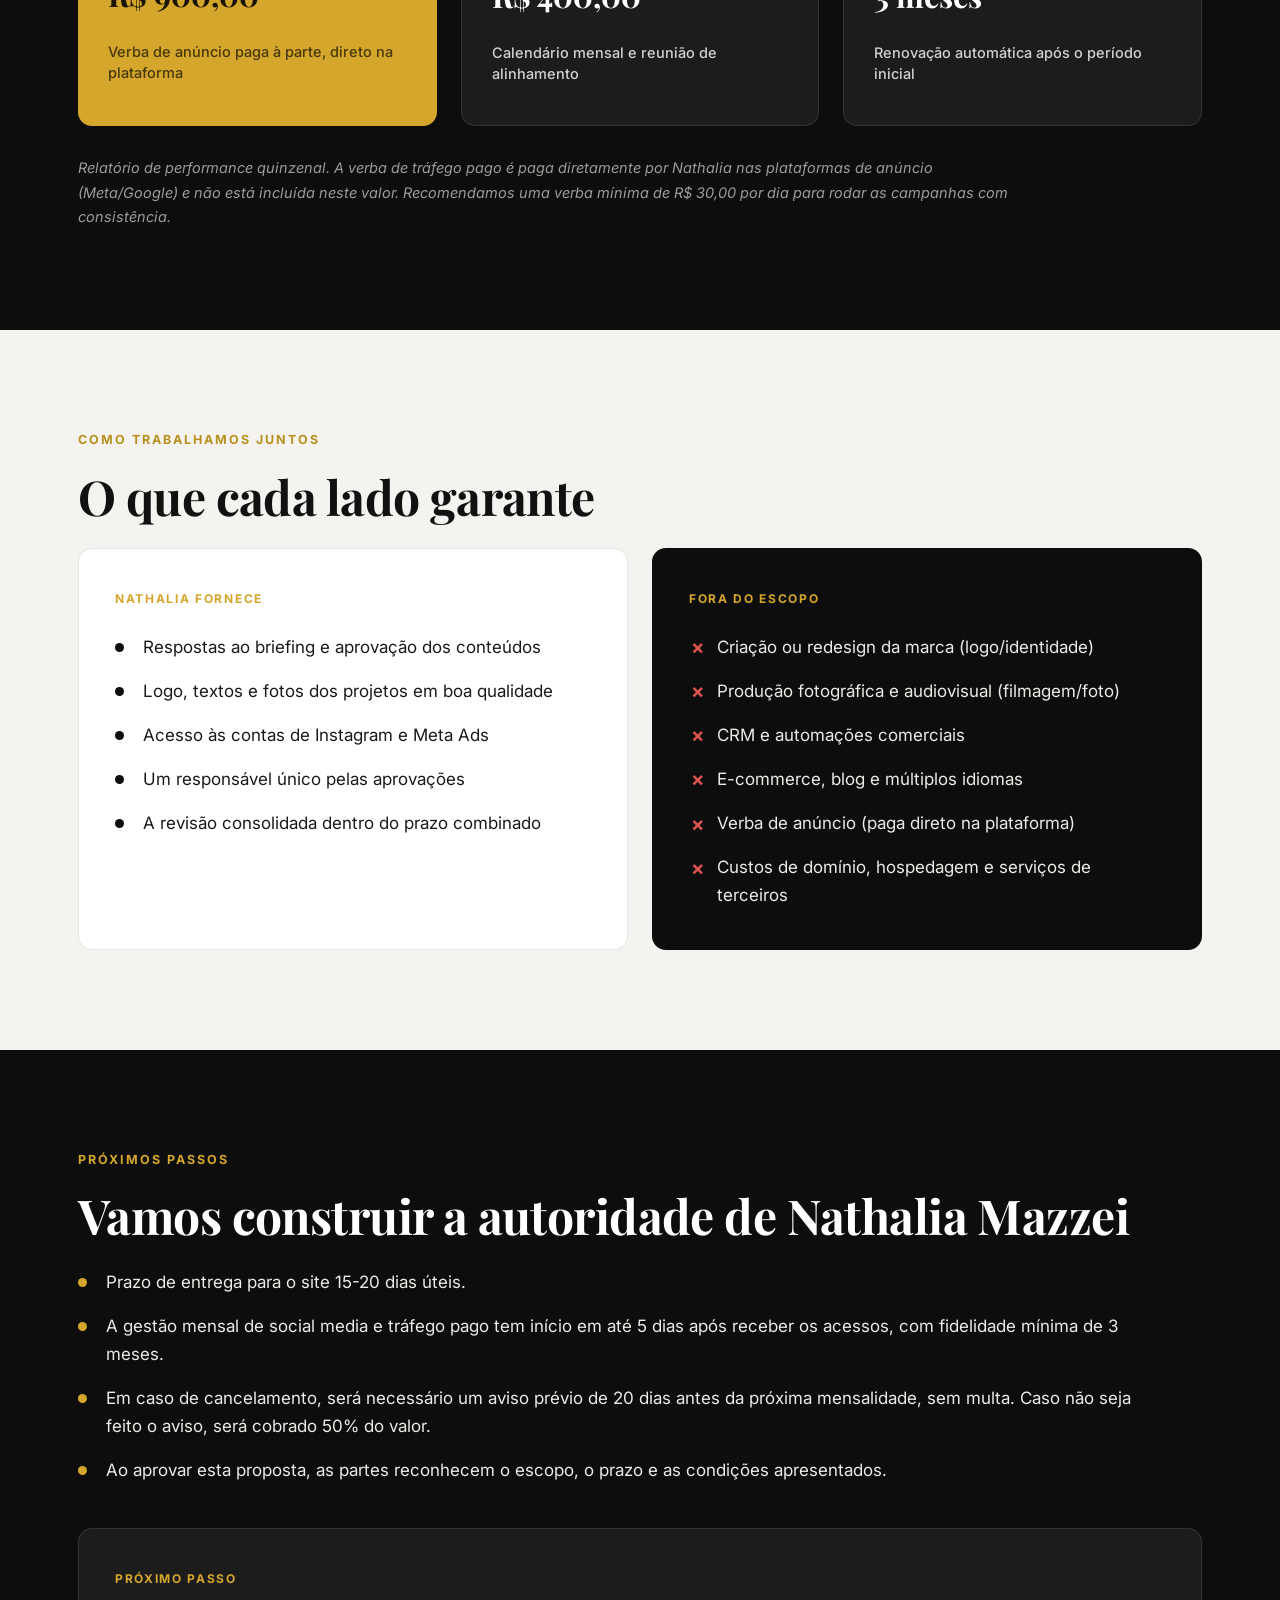
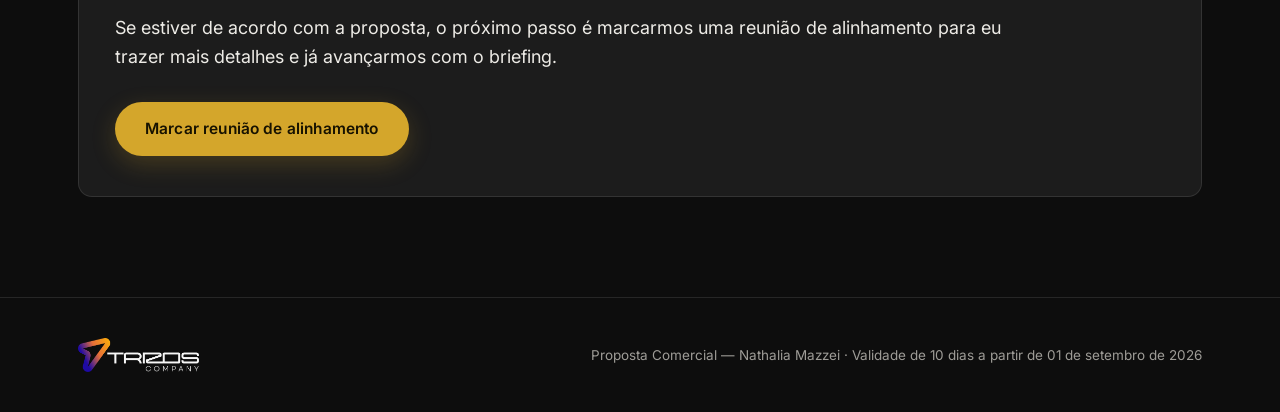
==== commit 55e32539: "Substitui logo aproximada pelos arquivos oficiais da marca Adiciona as versoes branca, escura e simb" ====
--- a/index.html
+++ b/index.html
@@ -8,7 +8,7 @@
 <meta property="og:title" content="Proposta Comercial — Nathalia Mazzei">
 <meta property="og:description" content="Um site portfólio para apresentar seus projetos e uma estratégia de social media com tráfego pago para construir autoridade.">
 <meta property="og:type" content="website">
-<link rel="icon" href="assets/logo.svg">
+<link rel="icon" href="assets/simbolo.png">
 <link rel="preconnect" href="https://fonts.googleapis.com">
 <link rel="preconnect" href="https://fonts.gstatic.com" crossorigin>
 <link href="https://fonts.googleapis.com/css2?family=Playfair+Display:wght@600;700&family=Inter:wght@400;500;600;700&display=swap" rel="stylesheet">
@@ -19,7 +19,7 @@
 <!-- ======================= NAV ======================= -->
 <header class="nav" id="nav">
   <div class="nav__inner">
-    <a class="nav__logo" href="#topo"><img src="assets/logo.svg" alt="Trizos Company"></a>
+    <a class="nav__logo" href="#topo"><img src="assets/logo-branca.png" alt="Trizos Company"></a>
     <nav class="nav__links">
       <a href="#apresentacao">Apresentação</a>
       <a href="#diagnostico">Diagnóstico</a>
@@ -35,7 +35,7 @@
 <section class="hero" id="topo">
   <div class="hero__glow" aria-hidden="true"></div>
   <div class="wrap">
-    <img class="hero__logo" src="assets/logo.svg" alt="Trizos Company">
+    <img class="hero__logo" src="assets/logo-branca.png" alt="Trizos Company">
     <p class="eyebrow">Proposta Comercial</p>
     <h1 class="hero__title">Presença Digital<br>Nathalia Mazzei</h1>
     <p class="hero__lead">
@@ -394,7 +394,7 @@
 <!-- ======================= RODAPÉ ======================= -->
 <footer class="foot">
   <div class="wrap foot__inner">
-    <img class="foot__logo" src="assets/logo.svg" alt="Trizos Company">
+    <img class="foot__logo" src="assets/logo-branca.png" alt="Trizos Company">
     <p>Proposta Comercial — Nathalia Mazzei · Validade de 10 dias a partir de 01 de setembro de 2026</p>
   </div>
 </footer>
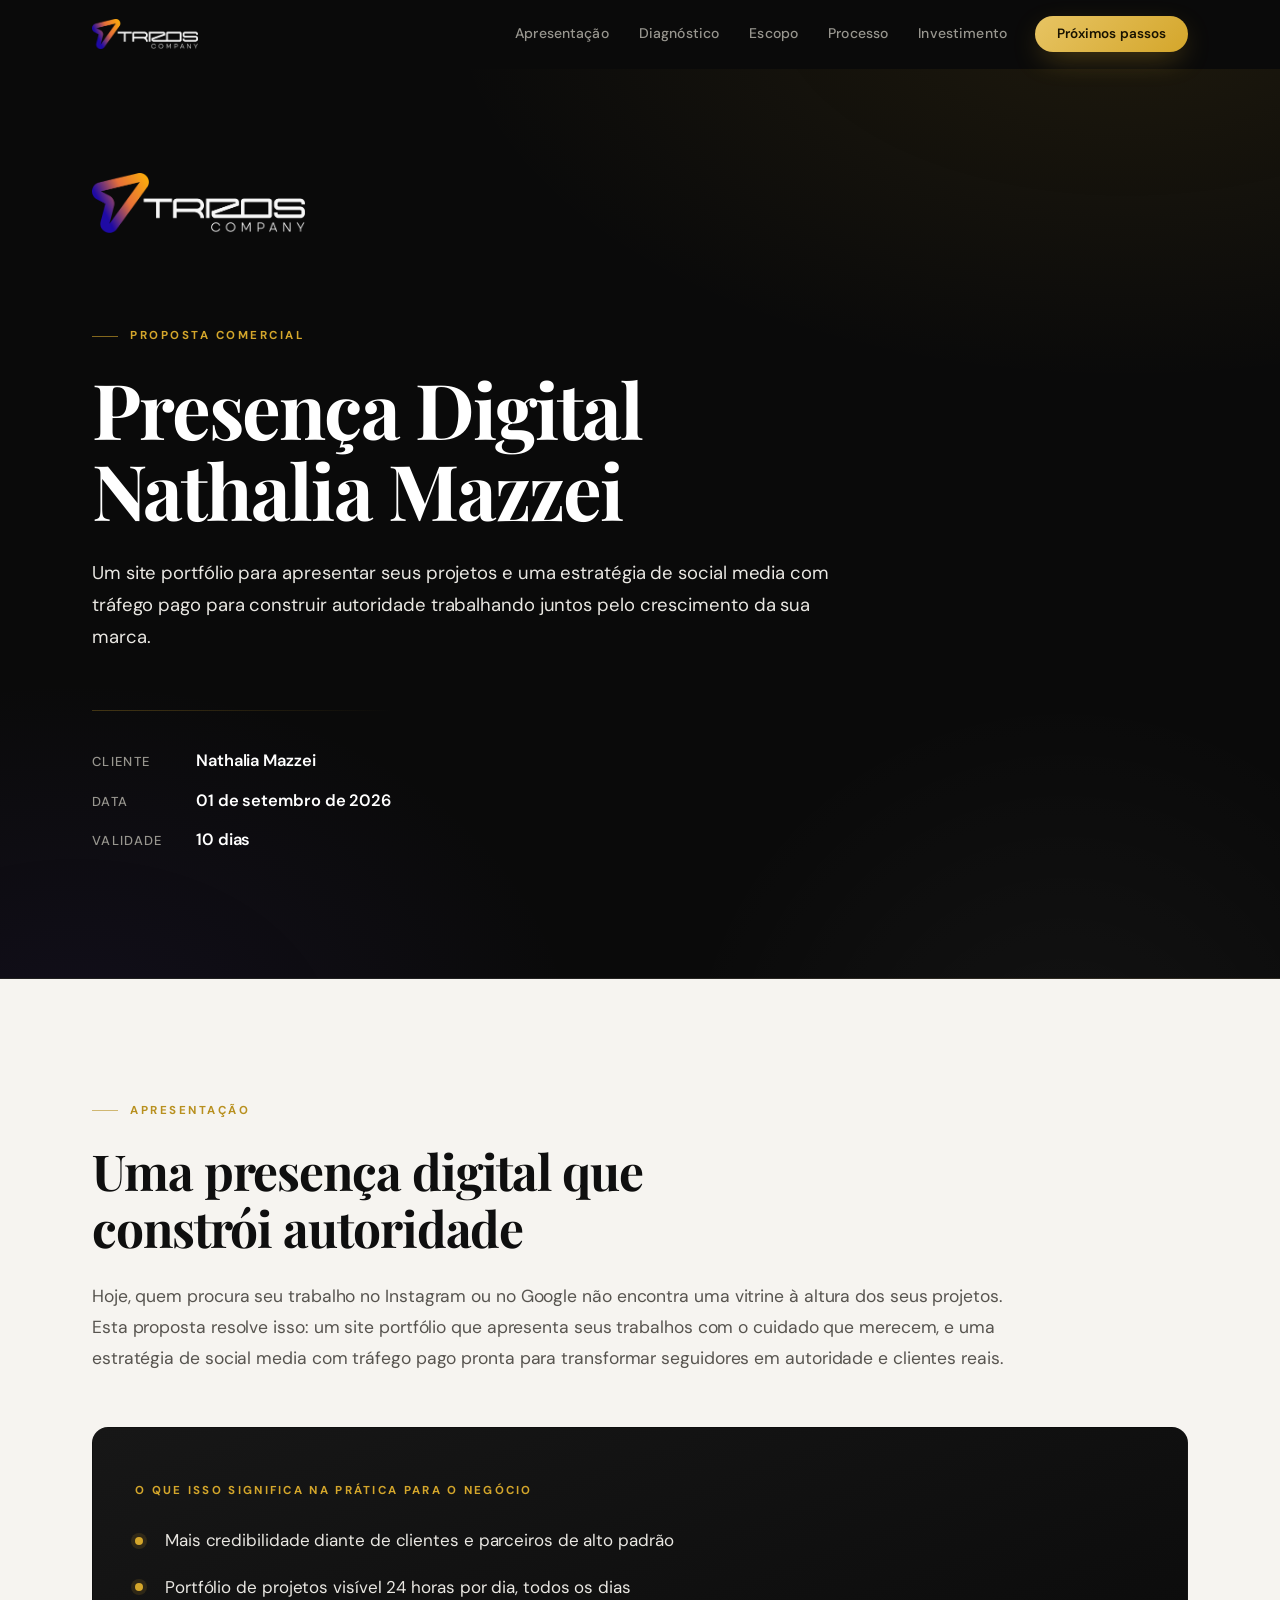
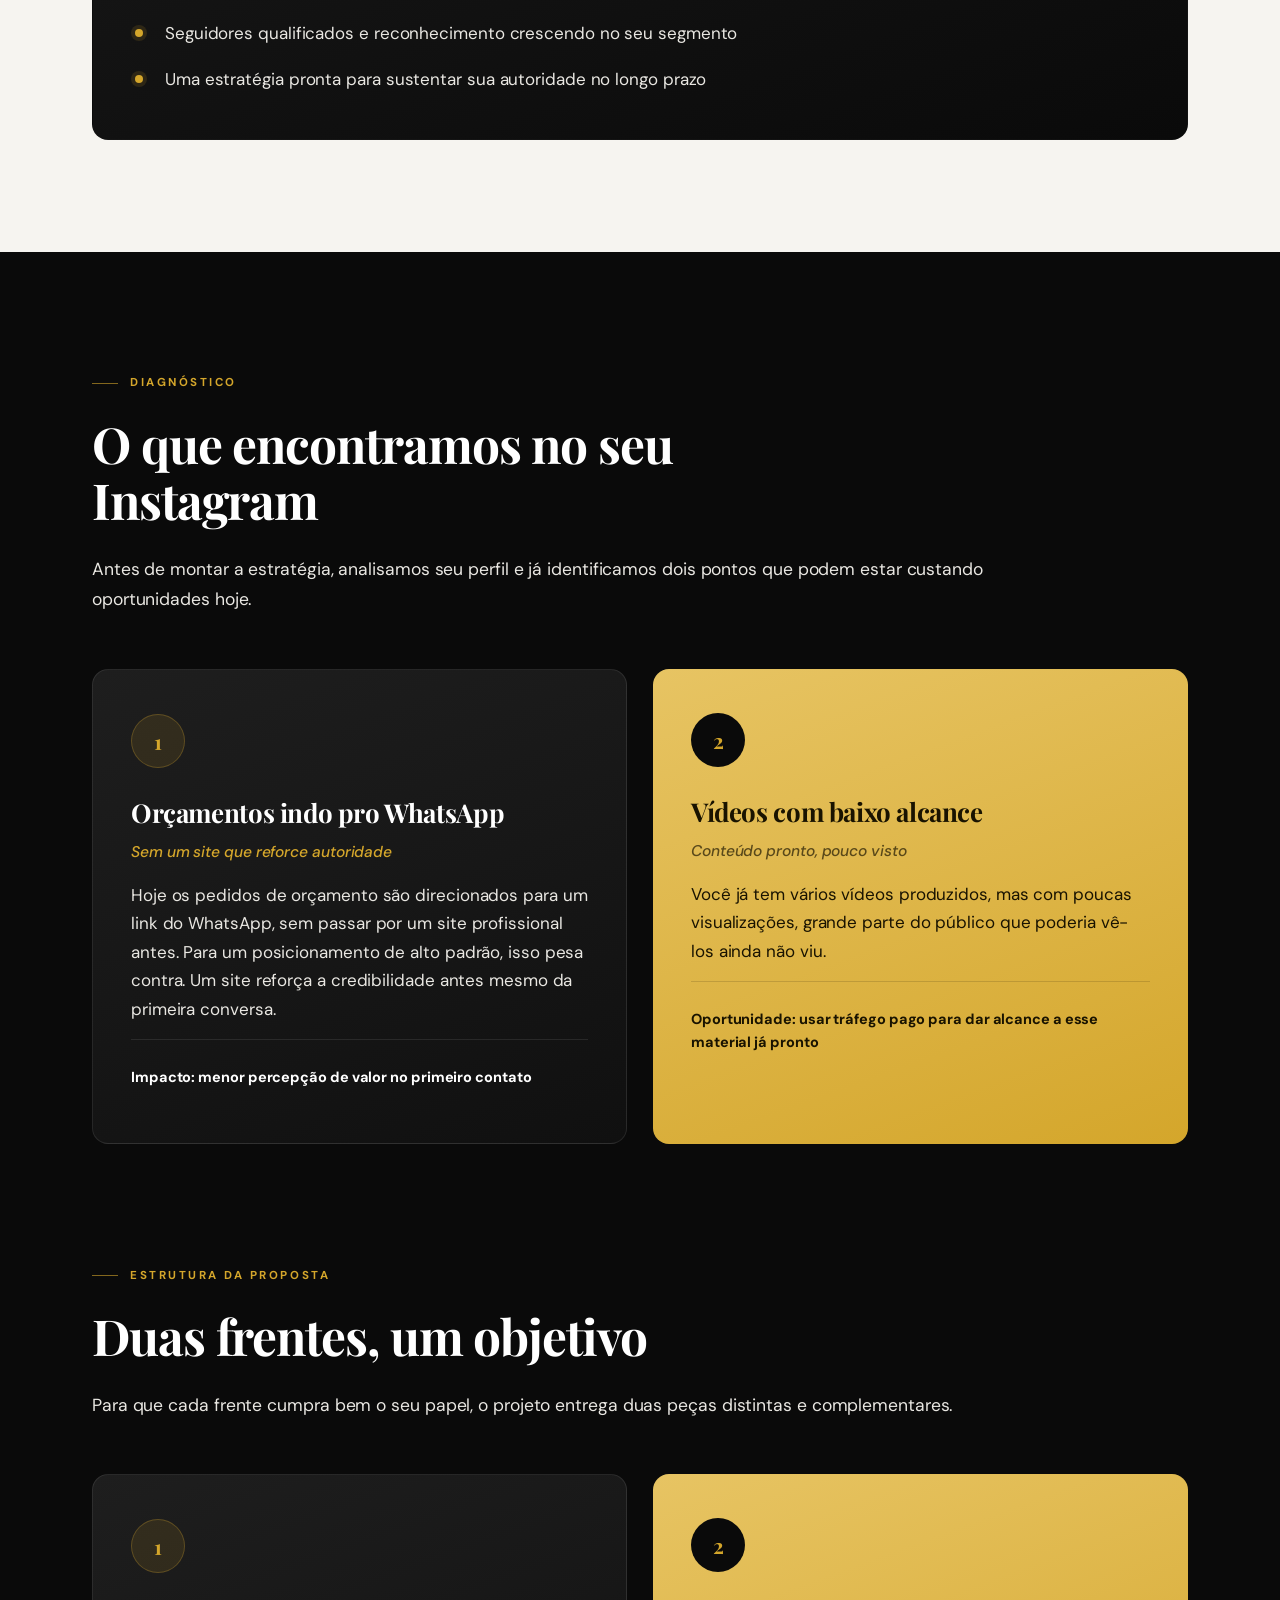
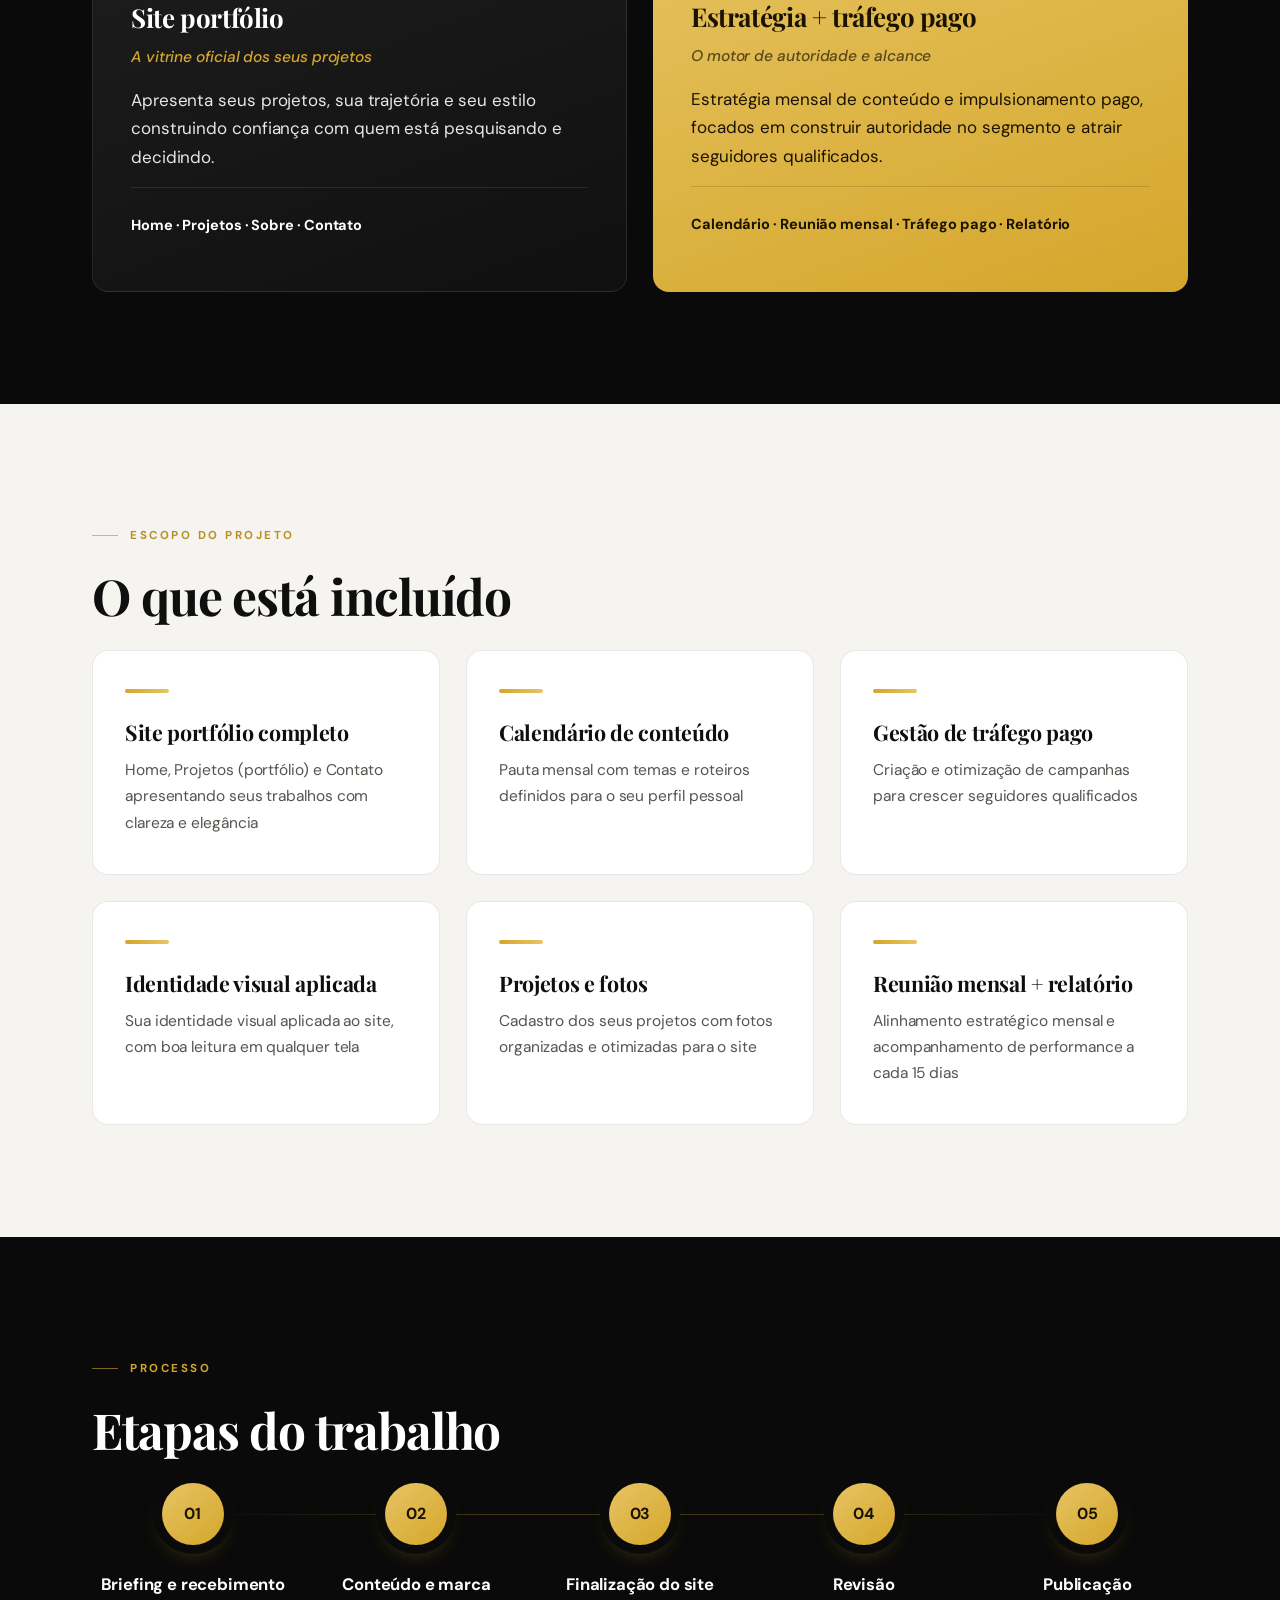
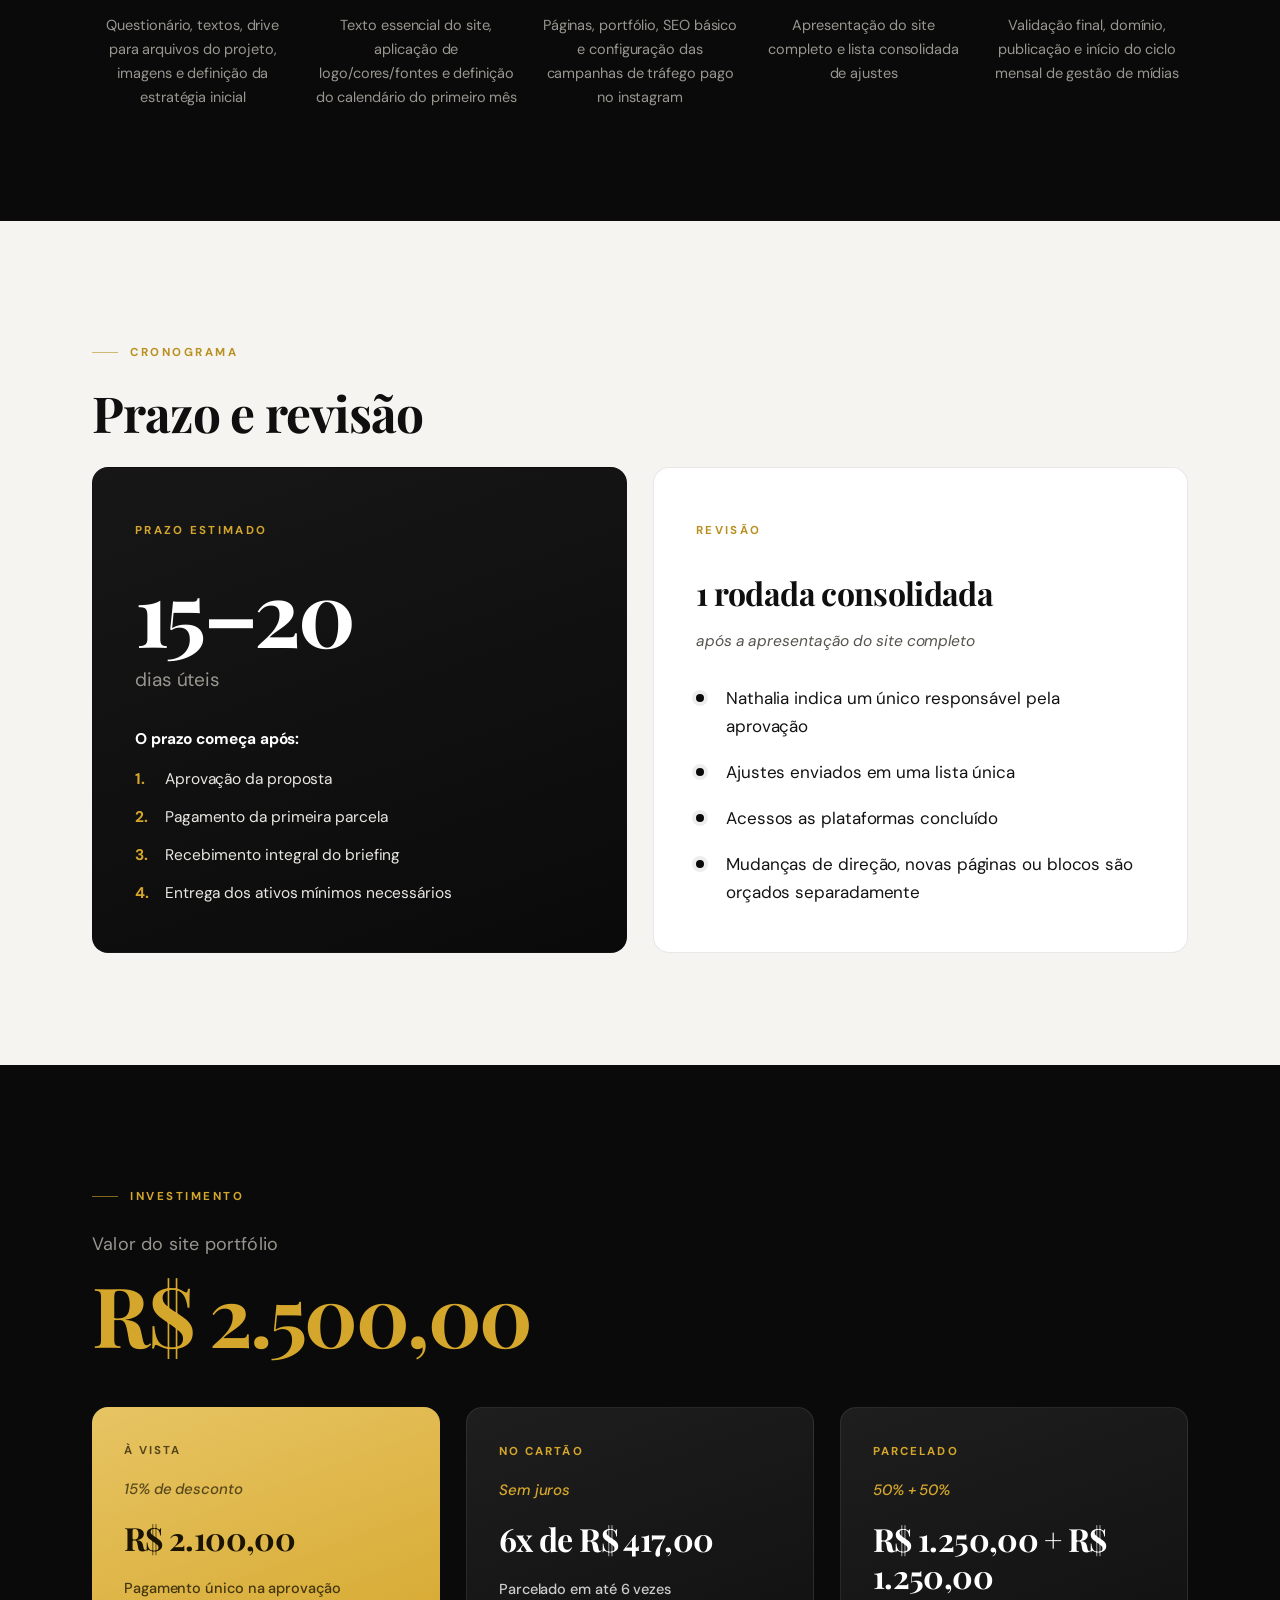
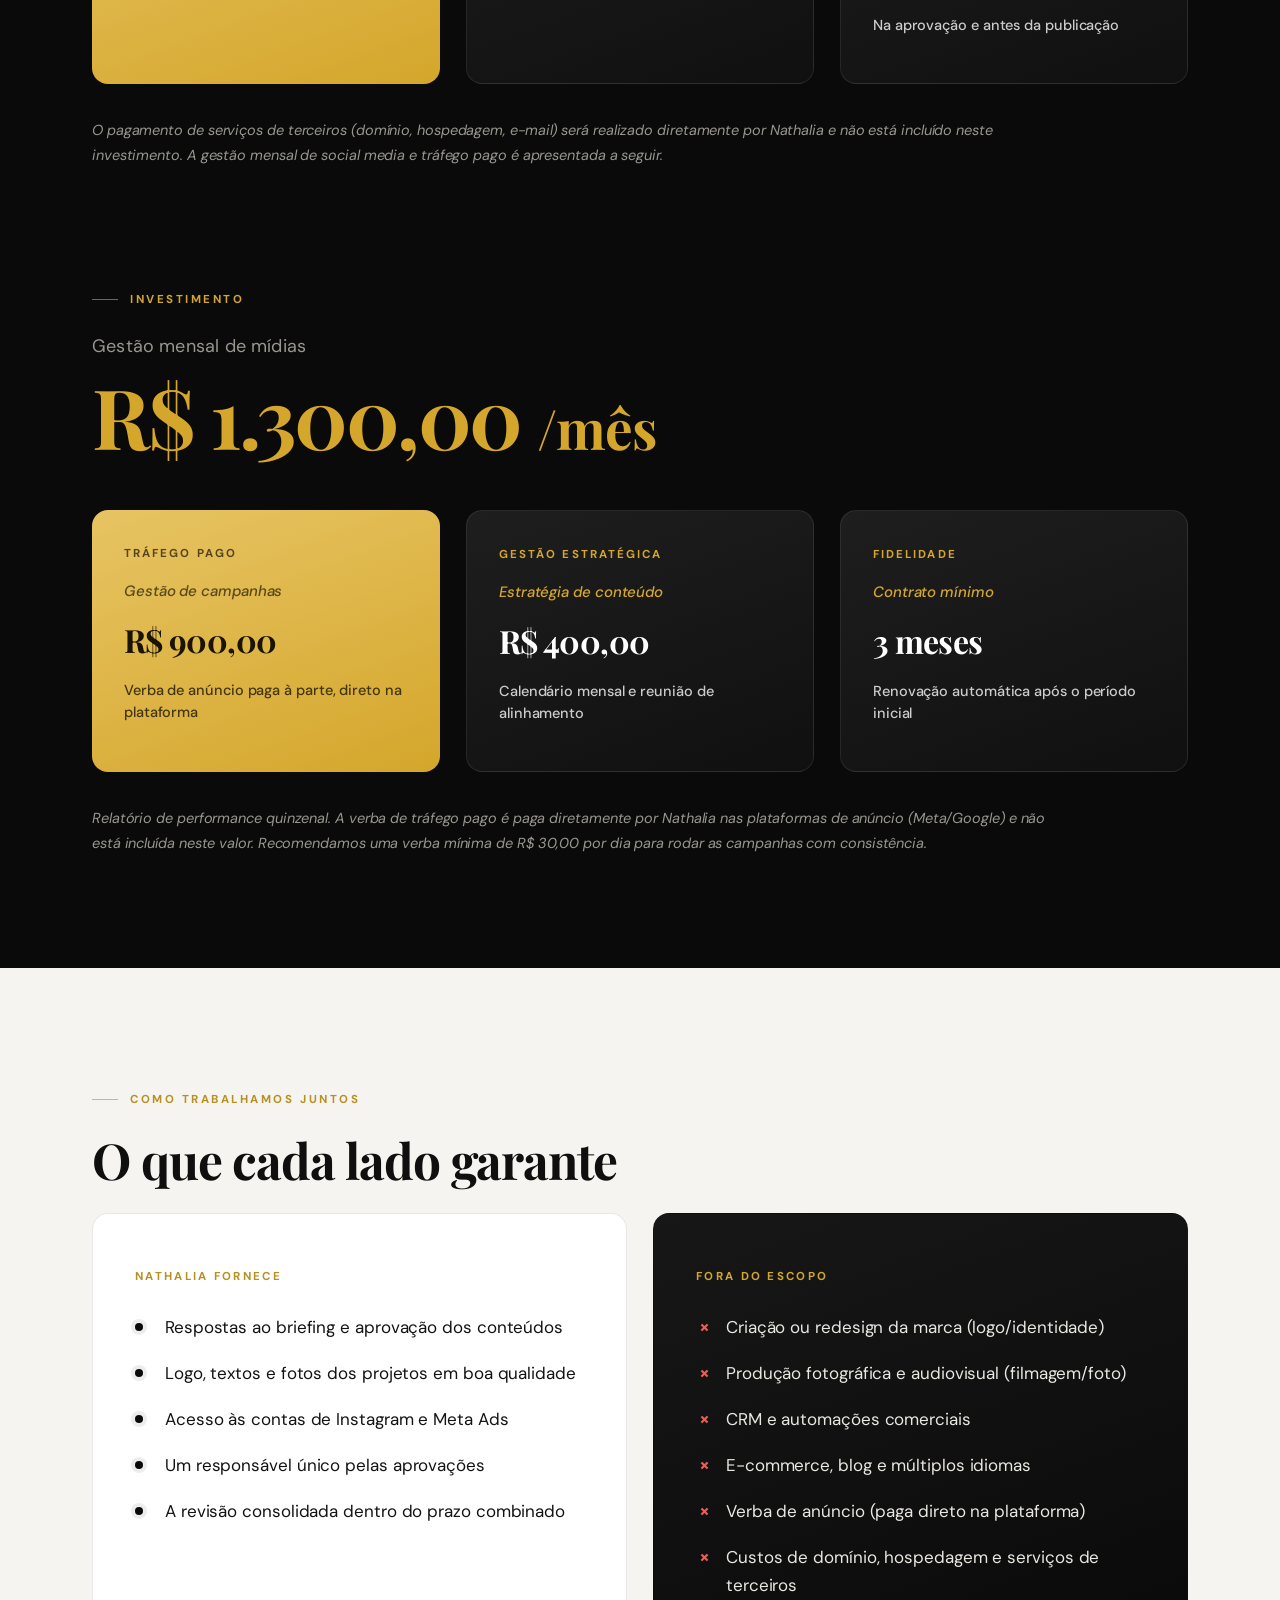
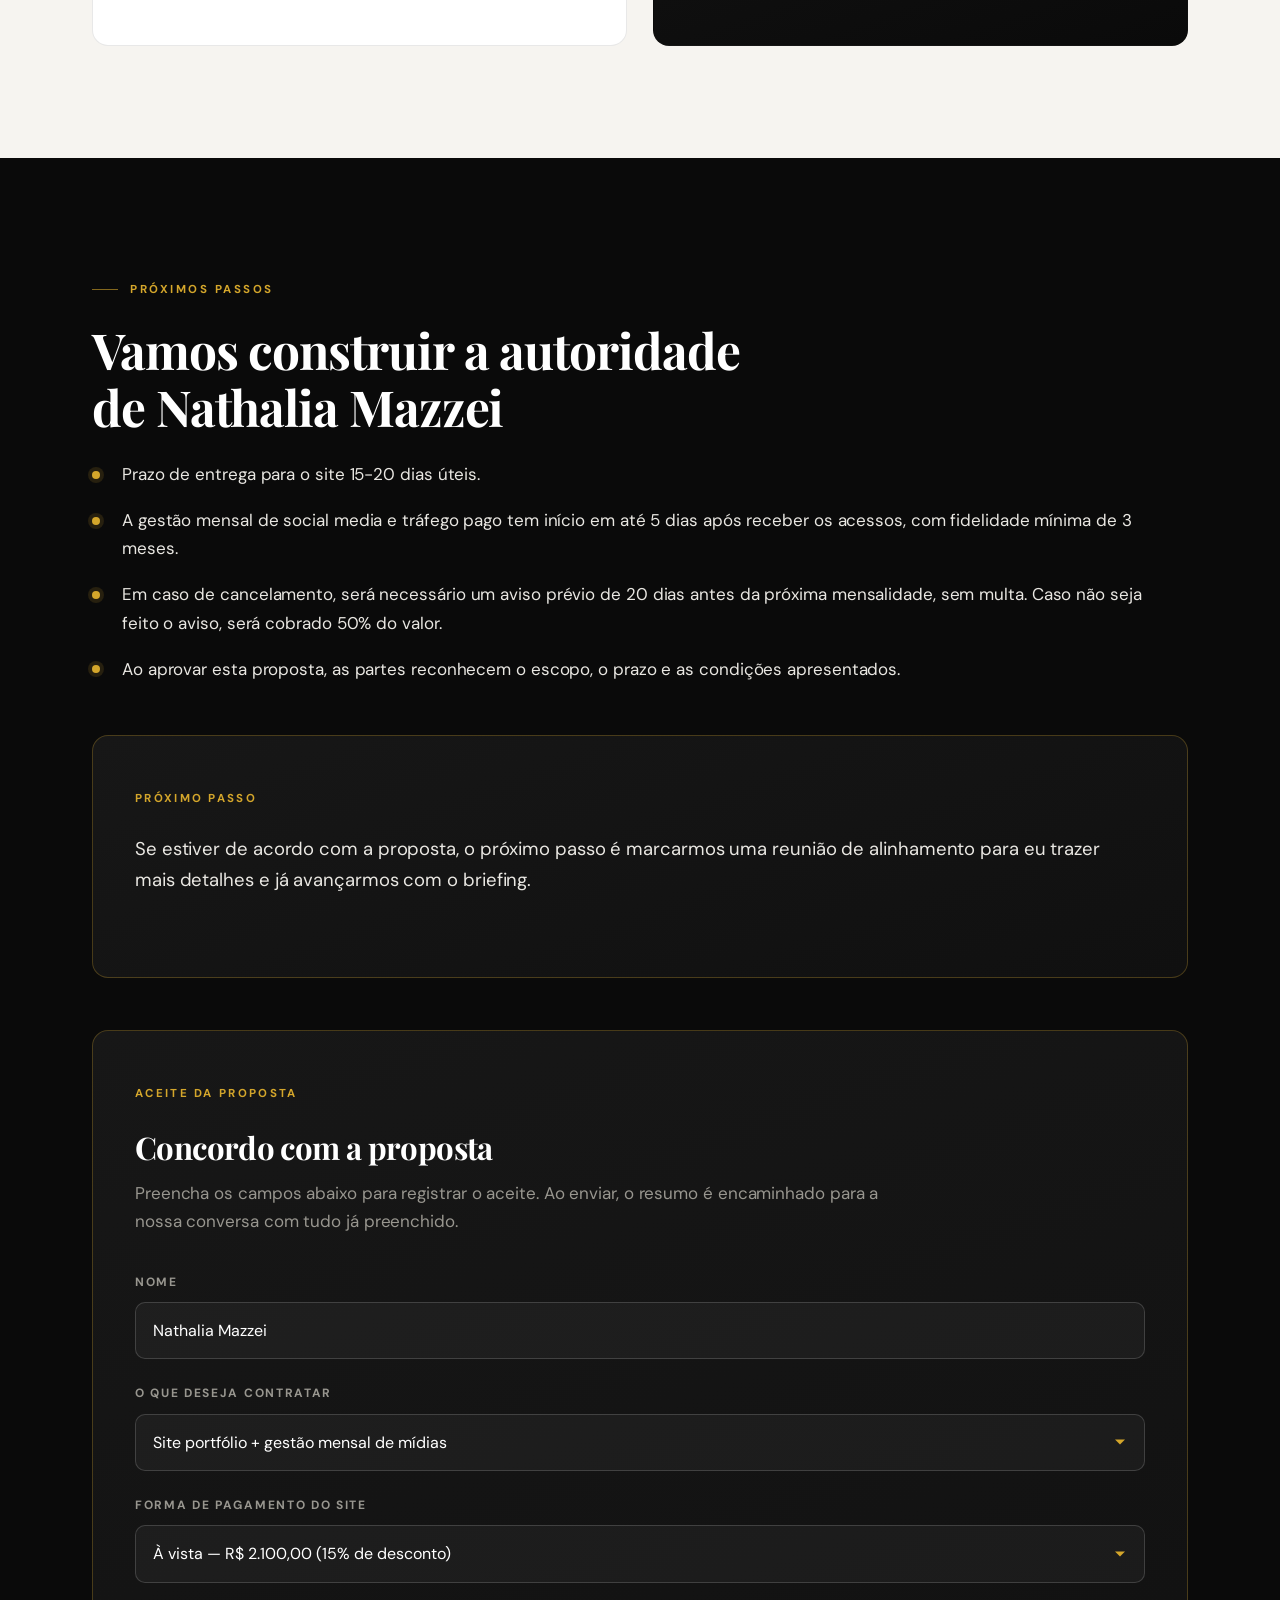
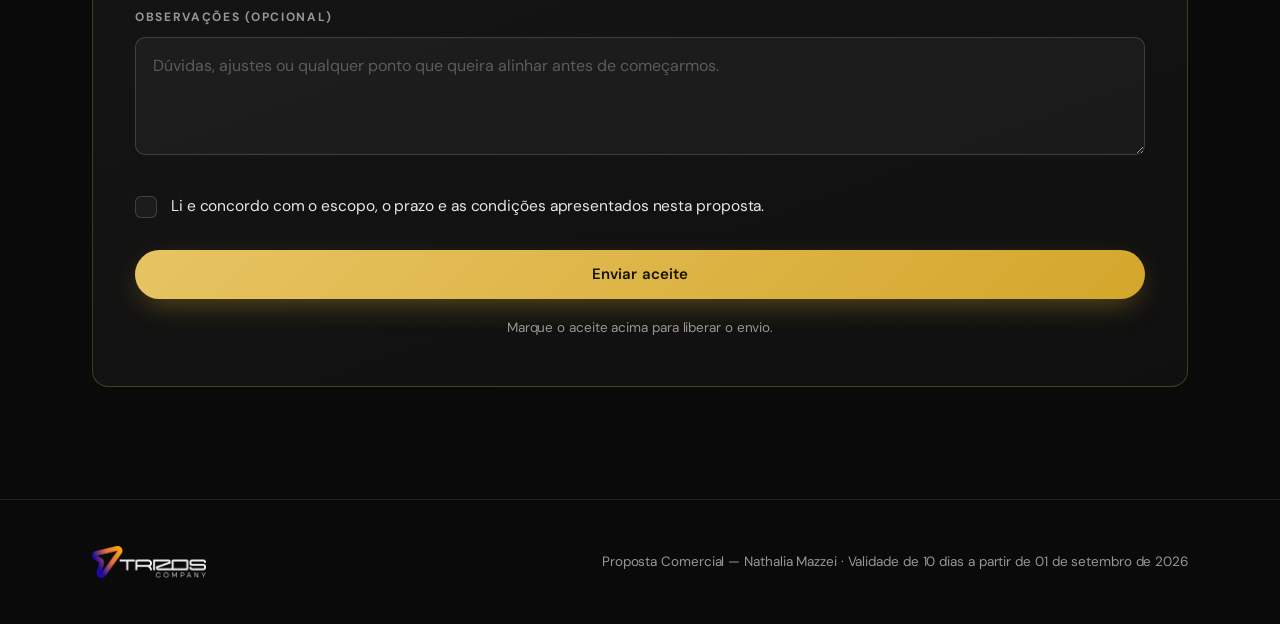
==== commit 1d96479e: "Refina estilizacao, ajusta mobile e adiciona formulario de aceite - Troca Inter por DM Sans e refina" ====
--- a/index.html
+++ b/index.html
@@ -11,7 +11,7 @@
 <link rel="icon" href="assets/simbolo.png">
 <link rel="preconnect" href="https://fonts.googleapis.com">
 <link rel="preconnect" href="https://fonts.gstatic.com" crossorigin>
-<link href="https://fonts.googleapis.com/css2?family=Playfair+Display:wght@600;700&family=Inter:wght@400;500;600;700&display=swap" rel="stylesheet">
+<link href="https://fonts.googleapis.com/css2?family=Playfair+Display:wght@600;700&family=DM+Sans:opsz,wght@9..40,400;9..40,500;9..40,600;9..40,700&display=swap" rel="stylesheet">
 <link rel="stylesheet" href="style.css">
 </head>
 <body>
@@ -27,7 +27,10 @@
       <a href="#processo">Processo</a>
       <a href="#investimento">Investimento</a>
     </nav>
-    <a href="#proximos-passos" class="btn btn--gold btn--sm">Próximos passos</a>
+    <a href="#proximos-passos" class="btn btn--gold btn--sm nav__cta">
+      <span class="btn__long">Próximos passos</span>
+      <span class="btn__short">Avançar</span>
+    </a>
   </div>
 </header>
 
@@ -384,10 +387,55 @@
         Se estiver de acordo com a proposta, o próximo passo é marcarmos uma reunião de alinhamento
         para eu trazer mais detalhes e já avançarmos com o briefing.
       </p>
-      <a class="btn btn--gold" href="https://wa.me/5511999999999?text=Ol%C3%A1%21%20Vi%20a%20proposta%20e%20quero%20avan%C3%A7ar." target="_blank" rel="noopener">
-        Marcar reunião de alinhamento
-      </a>
-    </div>
+    </div>
+
+    <!-- formulário de aceite -->
+    <form class="accept reveal" id="form-aceite" novalidate>
+      <p class="panel__label">Aceite da proposta</p>
+      <h3 class="accept__title">Concordo com a proposta</h3>
+      <p class="accept__intro">
+        Preencha os campos abaixo para registrar o aceite. Ao enviar, o resumo é
+        encaminhado para a nossa conversa com tudo já preenchido.
+      </p>
+
+      <div class="field">
+        <label for="nome">Nome</label>
+        <input type="text" id="nome" name="nome" value="Nathalia Mazzei" autocomplete="name">
+      </div>
+
+      <div class="field">
+        <label for="escopo">O que deseja contratar</label>
+        <select id="escopo" name="escopo">
+          <option value="Site portfólio + gestão mensal de mídias">Site portfólio + gestão mensal de mídias</option>
+          <option value="Somente o site portfólio">Somente o site portfólio</option>
+          <option value="Somente a gestão mensal de mídias">Somente a gestão mensal de mídias</option>
+          <option value="Ainda tenho dúvidas, quero conversar">Ainda tenho dúvidas, quero conversar</option>
+        </select>
+      </div>
+
+      <div class="field">
+        <label for="pagamento">Forma de pagamento do site</label>
+        <select id="pagamento" name="pagamento">
+          <option value="À vista — R$ 2.100,00 (15% de desconto)">À vista — R$ 2.100,00 (15% de desconto)</option>
+          <option value="No cartão — 6x de R$ 417,00 sem juros">No cartão — 6x de R$ 417,00 sem juros</option>
+          <option value="Parcelado — R$ 1.250,00 + R$ 1.250,00">Parcelado — R$ 1.250,00 + R$ 1.250,00</option>
+          <option value="Prefiro definir na reunião">Prefiro definir na reunião</option>
+        </select>
+      </div>
+
+      <div class="field">
+        <label for="observacoes">Observações (opcional)</label>
+        <textarea id="observacoes" name="observacoes" placeholder="Dúvidas, ajustes ou qualquer ponto que queira alinhar antes de começarmos."></textarea>
+      </div>
+
+      <label class="check">
+        <input type="checkbox" id="concordo" name="concordo">
+        <span>Li e concordo com o escopo, o prazo e as condições apresentados nesta proposta.</span>
+      </label>
+
+      <button type="submit" class="btn btn--gold btn--block">Enviar aceite</button>
+      <p class="accept__note" id="aceite-nota">Marque o aceite acima para liberar o envio.</p>
+    </form>
   </div>
 </section>
 
@@ -413,6 +461,55 @@
   addEventListener('scroll', function () {
     nav.classList.toggle('is-stuck', scrollY > 40);
   }, { passive: true });
+
+  /* -----------------------------------------------------------
+     Formulário de aceite
+     >>> TROCAR AQUI PELO NÚMERO REAL (DDI + DDD + número) <<<
+     ----------------------------------------------------------- */
+  var WHATSAPP = '5511999999999';
+
+  var form = document.getElementById('form-aceite');
+  var nota = document.getElementById('aceite-nota');
+
+  form.addEventListener('submit', function (ev) {
+    ev.preventDefault();
+
+    var concordo = document.getElementById('concordo');
+    if (!concordo.checked) {
+      nota.textContent = 'É preciso marcar o aceite antes de enviar.';
+      nota.style.color = '#E0625C';
+      concordo.focus();
+      return;
+    }
+
+    var nome = document.getElementById('nome').value.trim() || 'Nathalia Mazzei';
+    var escopo = document.getElementById('escopo').value;
+    var pagamento = document.getElementById('pagamento').value;
+    var obs = document.getElementById('observacoes').value.trim();
+
+    var linhas = [
+      'ACEITE DA PROPOSTA',
+      '',
+      'Nome: ' + nome,
+      'Contratação: ' + escopo,
+      'Pagamento do site: ' + pagamento,
+      '',
+      'Confirmo que li e concordo com o escopo, o prazo e as condições da proposta.'
+    ];
+
+    if (obs) {
+      linhas.push('', 'Observações:', obs);
+    }
+
+    nota.textContent = 'Abrindo o WhatsApp com o aceite preenchido…';
+    nota.style.color = '';
+
+    window.open(
+      'https://wa.me/' + WHATSAPP + '?text=' + encodeURIComponent(linhas.join('\n')),
+      '_blank',
+      'noopener'
+    );
+  });
 </script>
 
 </body>
--- a/style.css
+++ b/style.css
@@ -3,30 +3,46 @@
    ========================================================= */
 
 :root{
-  --ink:        #0D0D0D;
-  --ink-2:      #151515;
-  --ink-3:      #1C1C1C;
-  --cream:      #F5F3EF;
+  --ink:        #0A0A0A;
+  --ink-2:      #101010;
+  --ink-3:      #171717;
+  --ink-4:      #1E1E1E;
+  --cream:      #F6F4F0;
+  --cream-2:    #EFEBE4;
   --white:      #FFFFFF;
+
   --gold:       #D4A62B;
-  --gold-soft:  #E5BE55;
-  --on-dark:    #EDEBE6;
-  --on-dark-mu: #9E9C97;
-  --on-light:   #1A1A1A;
-  --on-light-mu:#5C5A56;
-  --line-dark:  rgba(255,255,255,.10);
-  --line-light: rgba(0,0,0,.10);
+  --gold-soft:  #E7C463;
+  --gold-deep:  #B8901F;
+  --gold-ink:   #191300;
+
+  --on-dark:    #E9E7E2;
+  --on-dark-mu: #98968F;
+  --on-light:   #131313;
+  --on-light-mu:#57544F;
+
+  --line-dark:  rgba(255,255,255,.09);
+  --line-dark-2:rgba(255,255,255,.16);
+  --line-light: rgba(0,0,0,.09);
+  --line-gold:  rgba(212,166,43,.28);
 
   --serif: "Playfair Display", Georgia, "Times New Roman", serif;
-  --sans:  "Inter", -apple-system, BlinkMacSystemFont, "Segoe UI", Roboto, sans-serif;
-
-  --wrap: 1180px;
-  --r:    14px;
+  --sans:  "DM Sans", -apple-system, BlinkMacSystemFont, "Segoe UI", Roboto, sans-serif;
+
+  --wrap: 1160px;
+  --r:    16px;
+  --r-sm: 10px;
+
+  --ease: cubic-bezier(.22,.61,.36,1);
 }
 
 *,*::before,*::after{ box-sizing:border-box; }
 
-html{ scroll-behavior:smooth; scroll-padding-top:88px; }
+html{
+  scroll-behavior:smooth;
+  scroll-padding-top:96px;
+  -webkit-text-size-adjust:100%;
+}
 
 body{
   margin:0;
@@ -34,8 +50,11 @@
   color:var(--on-dark);
   font-family:var(--sans);
   font-size:17px;
-  line-height:1.65;
+  line-height:1.68;
+  letter-spacing:-.005em;
   -webkit-font-smoothing:antialiased;
+  -moz-osx-font-smoothing:grayscale;
+  overflow-x:hidden;
 }
 
 img{ max-width:100%; display:block; }
@@ -45,271 +64,355 @@
   width:100%;
   max-width:var(--wrap);
   margin-inline:auto;
-  padding-inline:28px;
-}
-
-/* ---------------------------------------------------------
+  padding-inline:32px;
+}
+
+::selection{ background:var(--gold); color:var(--gold-ink); }
+
+/* =========================================================
    NAV
-   --------------------------------------------------------- */
+   ========================================================= */
 .nav{
-  position:sticky; top:0; z-index:50;
-  transition:background .3s ease, border-color .3s ease, backdrop-filter .3s ease;
+  position:sticky; top:0; z-index:60;
   border-bottom:1px solid transparent;
+  transition:background .35s var(--ease), border-color .35s var(--ease);
 }
 .nav.is-stuck{
-  background:rgba(13,13,13,.86);
-  backdrop-filter:blur(12px);
+  background:rgba(10,10,10,.82);
+  backdrop-filter:blur(16px) saturate(160%);
+  -webkit-backdrop-filter:blur(16px) saturate(160%);
   border-bottom-color:var(--line-dark);
 }
 .nav__inner{
   max-width:var(--wrap);
   margin-inline:auto;
-  padding:14px 28px;
-  display:flex; align-items:center; gap:32px;
-}
+  padding:16px 32px;
+  display:flex; align-items:center; gap:28px;
+}
+.nav__logo{ display:block; flex:0 0 auto; }
 .nav__logo img{ height:30px; width:auto; }
+
 .nav__links{
-  display:flex; gap:26px; margin-left:auto;
-  font-size:14.5px; font-weight:500;
+  display:flex; gap:30px; margin-left:auto;
+  font-size:14px; font-weight:500; letter-spacing:.01em;
 }
 .nav__links a{
-  color:var(--on-dark-mu); text-decoration:none;
-  padding-block:4px; transition:color .2s ease;
-}
-.nav__links a:hover{ color:var(--gold); }
-
-/* ---------------------------------------------------------
+  position:relative;
+  color:var(--on-dark-mu);
+  text-decoration:none;
+  padding-block:6px;
+  transition:color .25s var(--ease);
+}
+.nav__links a::after{
+  content:""; position:absolute; left:0; right:0; bottom:0;
+  height:1px; background:var(--gold);
+  transform:scaleX(0); transform-origin:left;
+  transition:transform .3s var(--ease);
+}
+.nav__links a:hover{ color:var(--white); }
+.nav__links a:hover::after{ transform:scaleX(1); }
+
+.nav__cta{ flex:0 0 auto; margin-left:0; }
+
+/* =========================================================
    BOTÕES
-   --------------------------------------------------------- */
+   ========================================================= */
 .btn{
-  display:inline-block;
-  font-weight:600; font-size:15.5px; letter-spacing:.01em;
-  text-decoration:none; border-radius:999px;
-  padding:14px 30px;
-  transition:transform .18s ease, box-shadow .18s ease, background .2s ease;
+  display:inline-flex; align-items:center; justify-content:center;
+  gap:10px;
+  font-family:var(--sans);
+  font-weight:600; font-size:15px; letter-spacing:.005em;
+  line-height:1;
+  text-decoration:none;
+  white-space:nowrap;
+  border:0; border-radius:999px;
+  padding:17px 34px;
+  cursor:pointer;
+  transition:transform .22s var(--ease), box-shadow .22s var(--ease), background .25s var(--ease);
 }
 .btn--gold{
-  background:var(--gold); color:#171200;
-  box-shadow:0 8px 24px rgba(212,166,43,.22);
-}
-.btn--gold:hover{ background:var(--gold-soft); transform:translateY(-2px); }
-.btn--sm{ padding:9px 20px; font-size:14px; }
-
-/* ---------------------------------------------------------
+  background:linear-gradient(135deg, var(--gold-soft), var(--gold));
+  color:var(--gold-ink);
+  box-shadow:0 10px 30px -8px rgba(212,166,43,.45);
+}
+.btn--gold:hover{
+  transform:translateY(-2px);
+  box-shadow:0 16px 40px -10px rgba(212,166,43,.6);
+}
+.btn--gold:active{ transform:translateY(0); }
+.btn--sm{ padding:11px 22px; font-size:13.5px; }
+.btn--block{ width:100%; }
+.btn__short{ display:none; }
+
+/* =========================================================
    CAPA
-   --------------------------------------------------------- */
+   ========================================================= */
 .hero{
   position:relative;
-  padding:110px 0 120px;
+  padding:104px 0 124px;
   overflow:hidden;
   border-bottom:1px solid var(--line-dark);
+  background:
+    radial-gradient(1100px 620px at 88% -8%, rgba(212,166,43,.10), transparent 62%),
+    radial-gradient(760px 560px at 6% 108%, rgba(90,60,180,.10), transparent 66%),
+    var(--ink);
 }
 .hero__glow{
-  position:absolute; inset:auto -18% -55% auto;
-  width:820px; height:820px; border-radius:50%;
-  background:radial-gradient(circle at 50% 50%, rgba(255,255,255,.045), transparent 66%);
+  position:absolute; inset:auto -16% -58% auto;
+  width:840px; height:840px; border-radius:50%;
+  background:radial-gradient(circle, rgba(255,255,255,.04), transparent 66%);
   pointer-events:none;
 }
 .hero .wrap{ position:relative; }
-.hero__logo{ height:66px; width:auto; margin-bottom:76px; }
+.hero__logo{ height:60px; width:auto; margin-bottom:84px; }
 
 .eyebrow{
+  display:inline-flex; align-items:center; gap:12px;
   color:var(--gold);
-  font-size:12.5px; font-weight:700;
-  letter-spacing:.16em; text-transform:uppercase;
-  margin:0 0 18px;
+  font-size:11.5px; font-weight:700;
+  letter-spacing:.22em; text-transform:uppercase;
+  margin:0 0 22px;
+}
+.eyebrow::before{
+  content:""; width:26px; height:1px; background:var(--gold); opacity:.6;
 }
 
 .hero__title{
   font-family:var(--serif);
   font-weight:700;
-  font-size:clamp(2.6rem, 6.2vw, 4.6rem);
-  line-height:1.08;
-  letter-spacing:-.015em;
+  font-size:clamp(2.7rem, 6.4vw, 4.8rem);
+  line-height:1.06;
+  letter-spacing:-.025em;
   color:var(--white);
-  margin:0 0 26px;
+  margin:0 0 28px;
 }
 .hero__lead{
-  max-width:64ch;
+  max-width:60ch;
   color:var(--on-dark);
-  font-size:18px;
+  font-size:18.5px;
+  line-height:1.72;
   margin:0;
 }
 .hero__rule{
-  width:340px; max-width:60%; height:1px;
-  background:var(--line-dark);
-  margin:52px 0 34px;
-}
-.hero__meta{ margin:0; display:grid; gap:10px; }
-.hero__meta > div{ display:flex; gap:14px; align-items:baseline; }
+  width:300px; max-width:56%; height:1px;
+  background:linear-gradient(90deg, var(--line-gold), transparent);
+  margin:56px 0 36px;
+}
+.hero__meta{ margin:0; display:grid; gap:12px; }
+.hero__meta > div{ display:flex; gap:16px; align-items:baseline; }
 .hero__meta dt{
-  color:var(--on-dark-mu); font-size:14.5px;
-  min-width:78px;
-}
-.hero__meta dd{ margin:0; font-weight:600; color:var(--white); }
-
-/* ---------------------------------------------------------
+  color:var(--on-dark-mu);
+  font-size:13px; font-weight:500;
+  letter-spacing:.1em; text-transform:uppercase;
+  min-width:88px;
+}
+.hero__meta dd{
+  margin:0; font-weight:600; font-size:16.5px; color:var(--white);
+}
+
+/* =========================================================
    SEÇÕES
-   --------------------------------------------------------- */
-.sec{ padding:100px 0; }
+   ========================================================= */
+.sec{ padding:112px 0; position:relative; }
 .sec--tight{ padding-top:0; }
 .sec--dark{ background:var(--ink); color:var(--on-dark); }
 .sec--cream{ background:var(--cream); color:var(--on-light); }
-.sec--cream .eyebrow{ color:#B8901F; }
+.sec--cream .eyebrow{ color:var(--gold-deep); }
+.sec--cream .eyebrow::before{ background:var(--gold-deep); }
 
 .sec__title{
   font-family:var(--serif);
   font-weight:700;
-  font-size:clamp(1.9rem, 3.9vw, 3rem);
-  line-height:1.15;
-  letter-spacing:-.012em;
-  margin:0 0 24px;
+  font-size:clamp(2rem, 4.1vw, 3.1rem);
+  line-height:1.14;
+  letter-spacing:-.022em;
+  margin:0 0 26px;
+  max-width:22ch;
 }
 .sec--dark .sec__title{ color:var(--white); }
-.sec--cream .sec__title{ color:#111; }
+.sec--cream .sec__title{ color:#0F0F0F; }
 
 .sec__lead{
-  max-width:84ch;
-  margin:0 0 46px;
+  max-width:76ch;
+  margin:0 0 54px;
   font-size:17.5px;
+  line-height:1.75;
 }
 .sec--dark .sec__lead{ color:var(--on-dark); }
 .sec--cream .sec__lead{ color:var(--on-light-mu); }
 
-/* ---------------------------------------------------------
+/* =========================================================
    GRIDS
-   --------------------------------------------------------- */
-.grid{ display:grid; gap:24px; }
+   ========================================================= */
+.grid{ display:grid; gap:26px; }
 .grid-2{ grid-template-columns:repeat(2,1fr); }
 .grid-3{ grid-template-columns:repeat(3,1fr); }
 
-/* ---------------------------------------------------------
+/* =========================================================
    CARDS
-   --------------------------------------------------------- */
+   ========================================================= */
 .card{
+  position:relative;
   border-radius:var(--r);
-  padding:38px 34px 34px;
+  padding:44px 38px 38px;
   display:flex; flex-direction:column;
+  transition:transform .3s var(--ease), box-shadow .3s var(--ease), border-color .3s var(--ease);
 }
 .card--dark{
-  background:var(--ink-3);
+  background:linear-gradient(160deg, var(--ink-4), var(--ink-2));
   border:1px solid var(--line-dark);
   color:var(--on-dark);
 }
+.card--dark:hover{
+  transform:translateY(-4px);
+  border-color:var(--line-dark-2);
+  box-shadow:0 26px 60px -24px rgba(0,0,0,.9);
+}
 .card--gold{
-  background:var(--gold);
-  color:#1A1400;
-}
+  background:linear-gradient(160deg, var(--gold-soft), var(--gold));
+  color:var(--gold-ink);
+}
+.card--gold:hover{
+  transform:translateY(-4px);
+  box-shadow:0 26px 60px -22px rgba(212,166,43,.5);
+}
+
 .card h3{
   font-family:var(--serif);
-  font-size:1.55rem; font-weight:700;
-  line-height:1.2; margin:0 0 8px;
+  font-size:1.62rem; font-weight:700;
+  line-height:1.18; letter-spacing:-.015em;
+  margin:0 0 10px;
 }
 .card--dark h3{ color:var(--white); }
 .card__sub{
-  font-style:italic; font-size:15.5px;
-  margin:0 0 20px;
+  font-style:italic; font-size:15.5px; font-weight:500;
+  margin:0 0 22px;
 }
 .card--dark .card__sub{ color:var(--gold); }
-.card--gold .card__sub{ color:rgba(26,20,0,.72); }
-.card p{ margin:0 0 14px; }
+.card--gold .card__sub{ color:rgba(25,19,0,.68); }
+.card p{ margin:0 0 16px; }
+.card--dark p{ color:var(--on-dark); }
+
 .card__foot{
-  margin:auto 0 0; padding-top:22px;
-  font-weight:700; font-size:14.5px; line-height:1.5;
-}
-.card--dark .card__foot{ color:var(--white); }
-.card__foot--soft{ font-weight:500; opacity:.8; }
-.card--gold .card__foot--soft{ opacity:.75; }
-
+  margin:auto 0 0; padding-top:26px;
+  font-weight:700; font-size:14.5px; line-height:1.55;
+}
+.card--dark .card__foot{
+  color:var(--white);
+  border-top:1px solid var(--line-dark);
+}
+.card--gold .card__foot{
+  border-top:1px solid rgba(25,19,0,.15);
+}
+.card__foot--soft{ font-weight:500; opacity:.78; border-top:0 !important; padding-top:14px; }
+
+/* numeração — círculo centralizado */
 .num{
   display:grid; place-items:center;
-  width:46px; height:46px; border-radius:10px;
-  font-family:var(--serif); font-size:1.35rem; font-weight:700;
-  margin-bottom:26px;
-}
-.card--dark .num{ background:var(--gold); color:#1A1400; }
-.card--gold .num{ background:var(--ink); color:var(--gold); }
+  width:54px; height:54px; border-radius:50%;
+  font-family:var(--serif); font-size:1.3rem; font-weight:700;
+  line-height:1;
+  margin-bottom:30px;
+  flex:0 0 auto;
+}
+.card--dark .num{
+  background:rgba(212,166,43,.12);
+  border:1px solid var(--line-gold);
+  color:var(--gold);
+}
+.card--gold .num{
+  background:var(--ink);
+  color:var(--gold);
+}
 
 /* cards de preço */
-.card--price{ padding:30px 30px 26px; }
+.card--price{ padding:34px 32px 30px; }
 .card__kicker{
-  font-size:12px; font-weight:700;
-  letter-spacing:.14em; text-transform:uppercase;
-  margin:0 0 10px;
+  font-size:11.5px; font-weight:700;
+  letter-spacing:.18em; text-transform:uppercase;
+  margin:0 0 12px;
 }
 .card--dark .card__kicker{ color:var(--gold); }
-.card--gold .card__kicker{ color:#4A3A00; }
-.card--price .card__sub{ margin-bottom:16px; }
+.card--gold .card__kicker{ color:rgba(25,19,0,.7); }
+.card--price .card__sub{ margin-bottom:18px; font-size:15px; }
 .card__value{
   font-family:var(--serif);
-  font-size:clamp(1.5rem, 2.4vw, 2rem);
-  font-weight:700; line-height:1.15;
+  font-size:clamp(1.55rem, 2.5vw, 2.05rem);
+  font-weight:700; line-height:1.15; letter-spacing:-.02em;
   margin:0 0 6px !important;
 }
 .card--dark .card__value{ color:var(--white); }
 
-/* ---------------------------------------------------------
+/* =========================================================
    TILES (escopo)
-   --------------------------------------------------------- */
+   ========================================================= */
 .tile{
   background:var(--white);
   border:1px solid var(--line-light);
   border-radius:var(--r);
-  padding:32px 30px;
-  transition:transform .2s ease, box-shadow .2s ease;
-}
-.tile:hover{ transform:translateY(-3px); box-shadow:0 14px 34px rgba(0,0,0,.07); }
+  padding:38px 32px;
+  transition:transform .3s var(--ease), box-shadow .3s var(--ease);
+}
+.tile:hover{
+  transform:translateY(-5px);
+  box-shadow:0 22px 48px -20px rgba(0,0,0,.18);
+}
 .tile__bar{
-  display:block; width:46px; height:5px; border-radius:3px;
-  background:var(--gold); margin-bottom:22px;
+  display:block; width:44px; height:4px; border-radius:3px;
+  background:linear-gradient(90deg, var(--gold), var(--gold-soft));
+  margin-bottom:26px;
 }
 .tile h3{
-  font-family:var(--serif); font-size:1.3rem; font-weight:700;
-  margin:0 0 10px; color:#111;
-}
-.tile p{ margin:0; color:var(--on-light-mu); font-size:15.5px; }
-
-/* ---------------------------------------------------------
+  font-family:var(--serif);
+  font-size:1.34rem; font-weight:700;
+  letter-spacing:-.015em; line-height:1.25;
+  margin:0 0 12px; color:#0F0F0F;
+}
+.tile p{ margin:0; color:var(--on-light-mu); font-size:15.5px; line-height:1.68; }
+
+/* =========================================================
    TIMELINE (processo)
-   --------------------------------------------------------- */
+   ========================================================= */
 .timeline{
   list-style:none; margin:0; padding:0;
-  display:grid; grid-template-columns:repeat(5,1fr); gap:20px;
+  display:grid; grid-template-columns:repeat(5,1fr); gap:22px;
   position:relative;
 }
 .timeline::before{
   content:""; position:absolute;
-  top:27px; left:10%; right:10%; height:1px;
-  background:var(--line-dark);
+  top:31px; left:10%; right:10%; height:1px;
+  background:linear-gradient(90deg, transparent, var(--line-gold), var(--line-gold), transparent);
 }
 .timeline li{ text-align:center; position:relative; }
 .timeline__dot{
   display:grid; place-items:center;
-  width:56px; height:56px; border-radius:50%;
-  background:var(--gold); color:#1A1400;
-  font-weight:700; font-size:16px;
-  margin:0 auto 24px;
+  width:62px; height:62px; border-radius:50%;
+  background:linear-gradient(140deg, var(--gold-soft), var(--gold));
+  color:var(--gold-ink);
+  font-weight:700; font-size:16px; line-height:1;
+  margin:0 auto 26px;
   position:relative; z-index:1;
-  box-shadow:0 0 0 8px var(--ink);
+  box-shadow:0 0 0 9px var(--ink), 0 10px 26px -10px rgba(212,166,43,.7);
 }
 .timeline h3{
-  font-size:1.02rem; font-weight:700;
+  font-size:1.04rem; font-weight:700; letter-spacing:-.01em;
   color:var(--white); margin:0 0 14px;
 }
 .timeline p{
-  margin:0; font-size:14.5px; line-height:1.6;
+  margin:0; font-size:14.5px; line-height:1.66;
   color:var(--on-dark-mu);
-}
-
-/* ---------------------------------------------------------
+  max-width:30ch; margin-inline:auto;
+}
+
+/* =========================================================
    PAINÉIS
-   --------------------------------------------------------- */
+   ========================================================= */
 .panel{
   border-radius:var(--r);
-  padding:40px 36px;
+  padding:46px 42px;
 }
 .panel--dark{
-  background:var(--ink);
+  background:linear-gradient(160deg, var(--ink-3), var(--ink));
   border:1px solid var(--line-dark);
   color:var(--on-dark);
 }
@@ -320,131 +423,327 @@
   color:var(--on-light);
 }
 .panel--outline{
-  background:var(--ink-3);
-  border:1px solid var(--line-dark);
-  margin-top:44px;
+  background:linear-gradient(160deg, var(--ink-3), var(--ink-2));
+  border:1px solid var(--line-gold);
+  margin-top:52px;
 }
 .panel__label{
+  display:inline-flex; align-items:center; gap:12px;
   color:var(--gold);
+  font-size:11.5px; font-weight:700;
+  letter-spacing:.2em; text-transform:uppercase;
+  margin:0 0 26px;
+}
+.panel--light .panel__label{ color:var(--gold-deep); }
+.panel__title{
+  font-family:var(--serif); font-size:2rem; font-weight:700;
+  letter-spacing:-.02em; margin:0 0 8px; color:#0F0F0F;
+}
+.panel__note{
+  font-style:italic; color:var(--on-light-mu);
+  margin:0 0 30px; font-size:15.5px;
+}
+.panel__sub{ font-weight:700; margin:30px 0 14px; color:var(--white); font-size:15.5px; }
+.panel__big{
+  font-size:18.5px; line-height:1.7; max-width:76ch; margin:0 0 34px;
+  color:var(--on-dark);
+}
+
+.bignum{
+  font-family:var(--serif);
+  font-size:clamp(3.6rem, 7.2vw, 5.6rem);
+  font-weight:700; line-height:1; letter-spacing:-.03em;
+  color:var(--white); margin:0;
+}
+.bignum__unit{ margin:8px 0 0; font-size:19px; color:var(--on-dark-mu); }
+
+/* =========================================================
+   LISTAS
+   ========================================================= */
+.list-dot, .list-x{ list-style:none; margin:0; padding:0; display:grid; gap:18px; }
+.list-dot li, .list-x li{ position:relative; padding-left:30px; line-height:1.65; }
+
+.list-dot li::before{
+  content:""; position:absolute; left:0; top:.6em;
+  width:8px; height:8px; border-radius:50%;
+  background:var(--gold);
+  box-shadow:0 0 0 4px rgba(212,166,43,.14);
+}
+.list-dot--ink li::before{
+  background:var(--ink);
+  box-shadow:0 0 0 4px rgba(0,0,0,.07);
+}
+.list-dot--wide{ max-width:88ch; }
+
+.list-x li::before{
+  content:"×"; position:absolute; left:3px; top:0;
+  color:#E0625C; font-size:19px; font-weight:700; line-height:1.5;
+}
+
+.list-num{
+  margin:0; padding:0; list-style:none;
+  display:grid; gap:12px; font-size:15.5px;
+  counter-reset:step;
+}
+.list-num li{
+  color:var(--on-dark); position:relative; padding-left:30px;
+  counter-increment:step;
+}
+.list-num li::before{
+  content:counter(step) ".";
+  position:absolute; left:0; top:0;
+  color:var(--gold); font-weight:700;
+}
+
+/* =========================================================
+   PREÇOS
+   ========================================================= */
+.price__label{
+  margin:0 0 12px; font-size:18px; color:var(--on-dark-mu);
+  letter-spacing:.01em;
+}
+.price{
+  font-family:var(--serif);
+  font-size:clamp(2.9rem, 7.2vw, 5.2rem);
+  font-weight:700; line-height:1.04; letter-spacing:-.03em;
+  color:var(--gold);
+  margin:0 0 50px;
+}
+.price span{ font-size:.66em; letter-spacing:-.02em; }
+
+.fineprint{
+  margin:34px 0 0; max-width:96ch;
+  font-size:14.5px; font-style:italic; line-height:1.72;
+  color:var(--on-dark-mu);
+}
+
+/* =========================================================
+   FORMULÁRIO DE ACEITE
+   ========================================================= */
+.accept{
+  margin-top:52px;
+  background:linear-gradient(160deg, var(--ink-3), var(--ink-2));
+  border:1px solid var(--line-gold);
+  border-radius:var(--r);
+  padding:46px 42px;
+}
+.accept__title{
+  font-family:var(--serif); font-size:1.95rem; font-weight:700;
+  letter-spacing:-.02em; line-height:1.2;
+  color:var(--white); margin:0 0 12px;
+}
+.accept__intro{
+  margin:0 0 36px; color:var(--on-dark-mu); max-width:62ch;
+}
+
+.field{ margin-bottom:24px; }
+.field label{
+  display:block;
   font-size:12px; font-weight:700;
   letter-spacing:.14em; text-transform:uppercase;
-  margin:0 0 24px;
-}
-.panel__title{
-  font-family:var(--serif); font-size:1.9rem; font-weight:700;
-  margin:0 0 6px; color:#111;
-}
-.panel__note{
-  font-style:italic; color:var(--on-light-mu);
-  margin:0 0 26px; font-size:15.5px;
-}
-.panel__sub{ font-weight:700; margin:26px 0 12px; color:var(--white); }
-.panel__big{
-  font-size:18px; max-width:82ch; margin:0 0 30px;
+  color:var(--on-dark-mu);
+  margin-bottom:10px;
+}
+.field input[type="text"],
+.field select,
+.field textarea{
+  width:100%;
+  font-family:var(--sans); font-size:16px; line-height:1.6;
+  color:var(--white);
+  background:rgba(255,255,255,.04);
+  border:1px solid var(--line-dark-2);
+  border-radius:var(--r-sm);
+  padding:15px 17px;
+  transition:border-color .25s var(--ease), background .25s var(--ease);
+  appearance:none; -webkit-appearance:none;
+}
+.field textarea{ resize:vertical; min-height:118px; }
+.field select{
+  background-image:url("data:image/svg+xml;charset=utf-8,%3Csvg xmlns='http://www.w3.org/2000/svg' viewBox='0 0 12 8'%3E%3Cpath fill='%23D4A62B' d='M1 1.5 6 6.5l5-5'/%3E%3C/svg%3E");
+  background-repeat:no-repeat;
+  background-position:right 18px center;
+  background-size:12px;
+  padding-right:46px;
+  cursor:pointer;
+}
+.field select option{ background:var(--ink-3); color:var(--white); }
+.field input:focus,
+.field select:focus,
+.field textarea:focus{
+  outline:none;
+  border-color:var(--gold);
+  background:rgba(255,255,255,.06);
+}
+.field input::placeholder,
+.field textarea::placeholder{ color:rgba(255,255,255,.28); }
+
+.check{
+  display:flex; align-items:flex-start; gap:14px;
+  margin:30px 0 32px;
+  cursor:pointer;
+  font-size:15.5px; line-height:1.6;
   color:var(--on-dark);
 }
-
-.bignum{
-  font-family:var(--serif);
-  font-size:clamp(3.4rem, 7vw, 5.4rem);
-  font-weight:700; line-height:1;
-  color:var(--white); margin:0;
-}
-.bignum__unit{ margin:6px 0 0; font-size:19px; color:var(--on-dark); }
-
-/* ---------------------------------------------------------
-   LISTAS
-   --------------------------------------------------------- */
-.list-dot, .list-x{ list-style:none; margin:0; padding:0; display:grid; gap:16px; }
-.list-dot li, .list-x li{ position:relative; padding-left:28px; }
-
-.list-dot li::before{
-  content:""; position:absolute; left:0; top:.62em;
-  width:9px; height:9px; border-radius:50%;
+.check input{
+  appearance:none; -webkit-appearance:none;
+  flex:0 0 auto;
+  width:22px; height:22px; margin:2px 0 0;
+  border:1px solid var(--line-dark-2);
+  border-radius:6px;
+  background:rgba(255,255,255,.04);
+  cursor:pointer;
+  transition:background .2s var(--ease), border-color .2s var(--ease);
+  position:relative;
+}
+.check input:checked{
   background:var(--gold);
-}
-.list-dot--ink li::before{ background:var(--ink); }
-.list-dot--wide{ max-width:96ch; }
-
-.list-x li::before{
-  content:"×"; position:absolute; left:2px; top:-.06em;
-  color:#D9534F; font-size:20px; font-weight:700; line-height:1.6;
-}
-
-.list-num{ margin:0; padding-left:20px; display:grid; gap:10px; font-size:15.5px; }
-.list-num li{ color:var(--on-dark); }
-
-/* ---------------------------------------------------------
-   PREÇOS
-   --------------------------------------------------------- */
-.price__label{ margin:0 0 10px; font-size:19px; color:var(--on-dark); }
-.price{
-  font-family:var(--serif);
-  font-size:clamp(2.8rem, 7.4vw, 5.2rem);
-  font-weight:700; line-height:1.05;
-  color:var(--gold);
-  margin:0 0 44px;
-}
-.price span{ font-size:.72em; }
-
-.fineprint{
-  margin:30px 0 0; max-width:104ch;
-  font-size:14.5px; font-style:italic; line-height:1.7;
-  color:var(--on-dark-mu);
-}
-
-/* ---------------------------------------------------------
+  border-color:var(--gold);
+}
+.check input:checked::after{
+  content:""; position:absolute;
+  left:7px; top:3px; width:6px; height:11px;
+  border:solid var(--gold-ink);
+  border-width:0 2.5px 2.5px 0;
+  transform:rotate(45deg);
+}
+.check input:focus-visible{ outline:2px solid var(--gold); outline-offset:3px; }
+
+.accept__note{
+  margin:18px 0 0; text-align:center;
+  font-size:13.5px; color:var(--on-dark-mu);
+}
+
+/* =========================================================
    RODAPÉ
-   --------------------------------------------------------- */
+   ========================================================= */
 .foot{
   border-top:1px solid var(--line-dark);
-  padding:40px 0;
+  padding:46px 0;
   background:var(--ink);
 }
 .foot__inner{
   display:flex; align-items:center; justify-content:space-between;
-  gap:24px; flex-wrap:wrap;
-}
-.foot__logo{ height:34px; width:auto; }
-.foot p{
-  margin:0; font-size:13.5px; color:var(--on-dark-mu);
-}
-
-/* ---------------------------------------------------------
+  gap:26px; flex-wrap:wrap;
+}
+.foot__logo{ height:32px; width:auto; }
+.foot p{ margin:0; font-size:13.5px; color:var(--on-dark-mu); }
+
+/* =========================================================
    REVEAL
-   --------------------------------------------------------- */
+   ========================================================= */
 .reveal{
-  opacity:0; transform:translateY(22px);
-  transition:opacity .6s ease, transform .6s ease;
+  opacity:0; transform:translateY(26px);
+  transition:opacity .7s var(--ease), transform .7s var(--ease);
 }
 .reveal.is-in{ opacity:1; transform:none; }
 
 @media (prefers-reduced-motion:reduce){
   html{ scroll-behavior:auto; }
   .reveal{ opacity:1; transform:none; transition:none; }
-}
-
-/* ---------------------------------------------------------
-   RESPONSIVO
-   --------------------------------------------------------- */
-@media (max-width:980px){
+  *{ transition-duration:.01ms !important; animation-duration:.01ms !important; }
+}
+
+/* =========================================================
+   RESPONSIVO — TABLET
+   ========================================================= */
+@media (max-width:1000px){
   .nav__links{ display:none; }
-  .nav__logo{ margin-right:auto; }
+  .nav__cta{ margin-left:auto; }
   .grid-3{ grid-template-columns:repeat(2,1fr); }
-  .timeline{ grid-template-columns:repeat(2,1fr); gap:36px; }
+  .timeline{ grid-template-columns:repeat(2,1fr); gap:44px; }
   .timeline::before{ display:none; }
-}
-
-@media (max-width:680px){
+  .sec{ padding:92px 0; }
+}
+
+/* =========================================================
+   RESPONSIVO — MOBILE
+   ========================================================= */
+@media (max-width:720px){
   body{ font-size:16px; }
-  .wrap{ padding-inline:20px; }
-  .sec{ padding:68px 0; }
-  .hero{ padding:64px 0 78px; }
-  .hero__logo{ height:48px; margin-bottom:48px; }
+  .wrap{ padding-inline:22px; }
+
+  /* --- nav --- */
+  .nav__inner{ padding:13px 22px; gap:14px; }
+  .nav__logo img{ height:25px; }
+  .btn--sm{ padding:11px 19px; font-size:12.5px; letter-spacing:.02em; }
+
+  /* --- capa --- */
+  .hero{ padding:56px 0 76px; text-align:center; }
+  .hero__logo{ height:46px; margin:0 auto 48px; }
+  .eyebrow{ justify-content:center; }
+  .hero__title{ font-size:clamp(2.2rem, 10vw, 3rem); letter-spacing:-.02em; }
+  .hero__lead{ font-size:16.5px; margin-inline:auto; }
+  .hero__rule{
+    width:120px; max-width:none; margin:44px auto 32px;
+    background:linear-gradient(90deg, transparent, var(--line-gold), transparent);
+  }
+  .hero__meta{ gap:14px; }
+  .hero__meta > div{ flex-direction:column; align-items:center; gap:4px; }
+  .hero__meta dt{ min-width:0; font-size:11.5px; }
+  .hero__meta dd{ font-size:16px; }
+
+  /* --- seções --- */
+  .sec{ padding:72px 0; }
+  .sec__title{ max-width:none; text-align:center; margin-bottom:20px; }
+  .sec__lead{ text-align:center; margin-bottom:38px; font-size:16.5px; }
+  .grid{ gap:20px; }
   .grid-2, .grid-3{ grid-template-columns:1fr; }
-  .timeline{ grid-template-columns:1fr; gap:30px; text-align:left; }
-  .timeline li{ text-align:left; }
-  .timeline__dot{ margin:0 0 16px; }
-  .card, .panel{ padding:28px 24px; }
-  .foot__inner{ flex-direction:column; align-items:flex-start; }
-}
+
+  /* --- cards: centralizados --- */
+  .card{ padding:36px 26px 30px; text-align:center; align-items:center; }
+  .num{ margin-bottom:24px; }
+  .card h3{ font-size:1.45rem; }
+  .card__foot{ width:100%; }
+
+  .card--price{ padding:30px 24px 26px; }
+
+  /* --- tiles --- */
+  .tile{ padding:34px 26px; text-align:center; }
+  .tile__bar{ margin-inline:auto; }
+
+  /* --- timeline --- */
+  .timeline{ grid-template-columns:1fr; gap:38px; }
+  .timeline__dot{ box-shadow:0 0 0 9px var(--ink), 0 8px 20px -8px rgba(212,166,43,.7); }
+
+  /* --- painéis --- */
+  .panel{ padding:34px 26px; }
+  .panel__label{ letter-spacing:.16em; }
+  .panel--dark, .panel--light{ text-align:left; }
+  .panel__title{ font-size:1.7rem; }
+  .panel__big{ font-size:16.5px; }
+  .bignum{ font-size:clamp(3rem, 17vw, 4.2rem); }
+
+  /* preço centralizado */
+  .price__label, .price{ text-align:center; }
+  .price__label{ font-size:16.5px; }
+  .price{ margin-bottom:38px; }
+  .fineprint{ text-align:center; font-size:13.5px; }
+
+  /* cronograma / prazo — centraliza o bloco numérico */
+  #cronograma .panel--dark{ text-align:center; }
+  #cronograma .panel--dark .panel__label{ display:inline-flex; }
+  #cronograma .list-num{ text-align:left; max-width:320px; margin-inline:auto; }
+
+  /* --- listas --- */
+  .list-dot, .list-x{ gap:16px; text-align:left; }
+
+  /* --- formulário --- */
+  .accept{ padding:34px 24px; margin-top:40px; }
+  .accept__title{ font-size:1.6rem; text-align:center; }
+  .accept__intro{ text-align:center; margin-inline:auto; }
+  .field input[type="text"], .field select, .field textarea{ font-size:16px; }
+
+  /* --- rodapé --- */
+  .foot{ padding:38px 0; }
+  .foot__inner{ flex-direction:column; text-align:center; gap:18px; }
+  .foot__logo{ height:28px; }
+}
+
+/* telas bem estreitas */
+@media (max-width:400px){
+  .wrap{ padding-inline:18px; }
+  .btn__long{ display:none; }
+  .btn__short{ display:inline; }
+  .nav__logo img{ height:23px; }
+  .card, .panel, .accept{ padding-inline:20px; }
+}
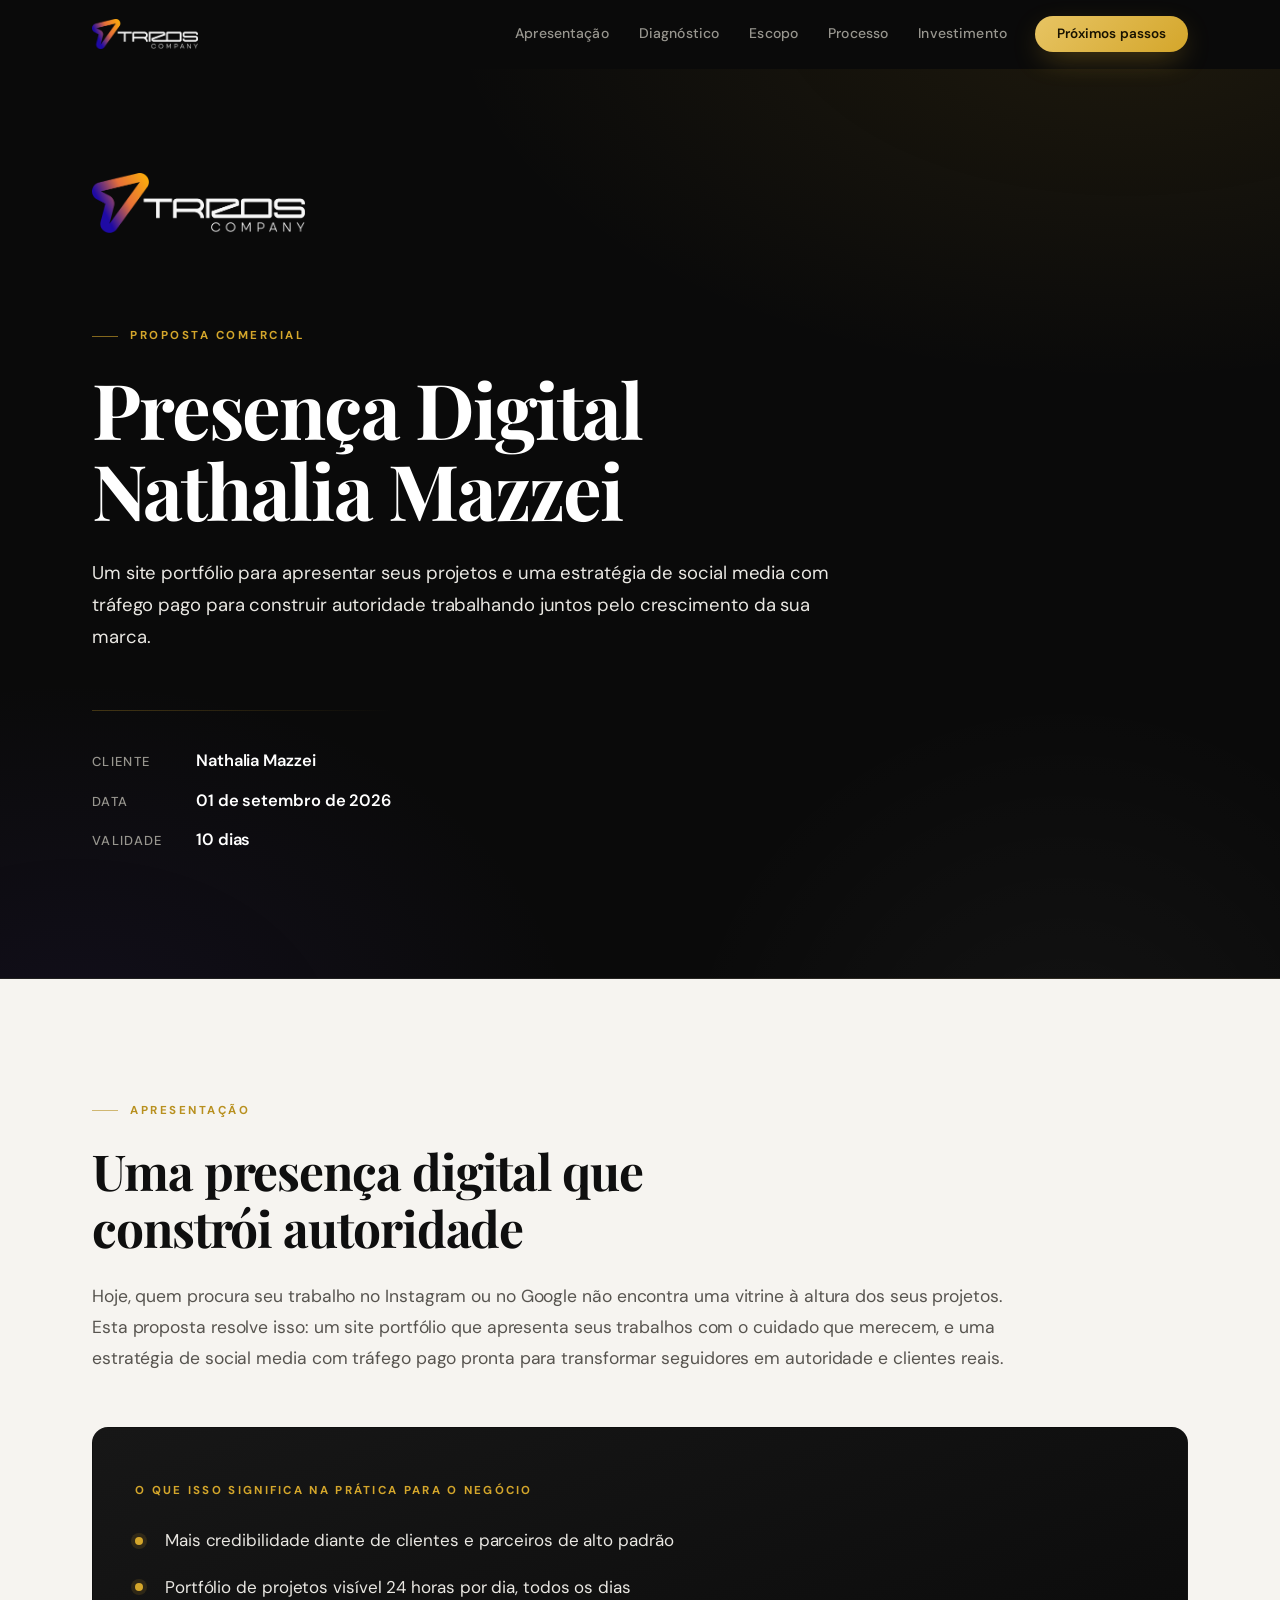
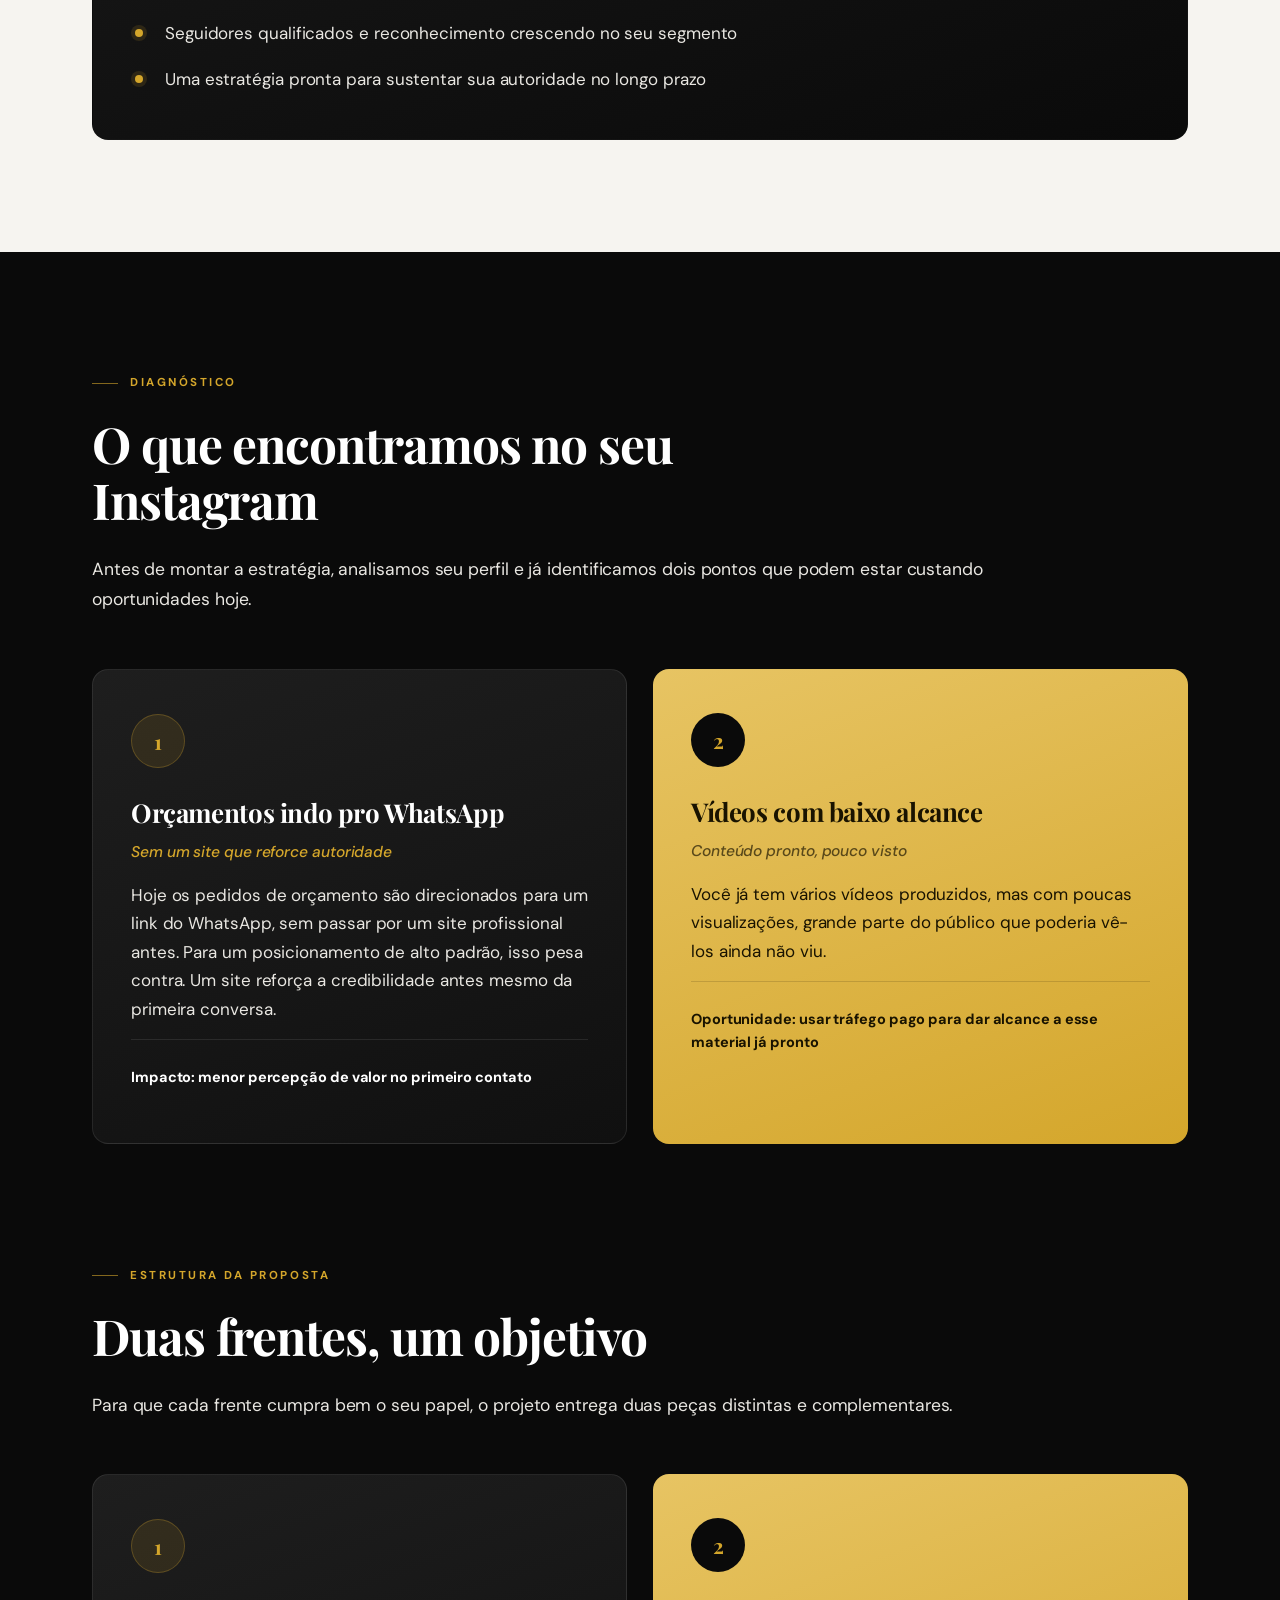
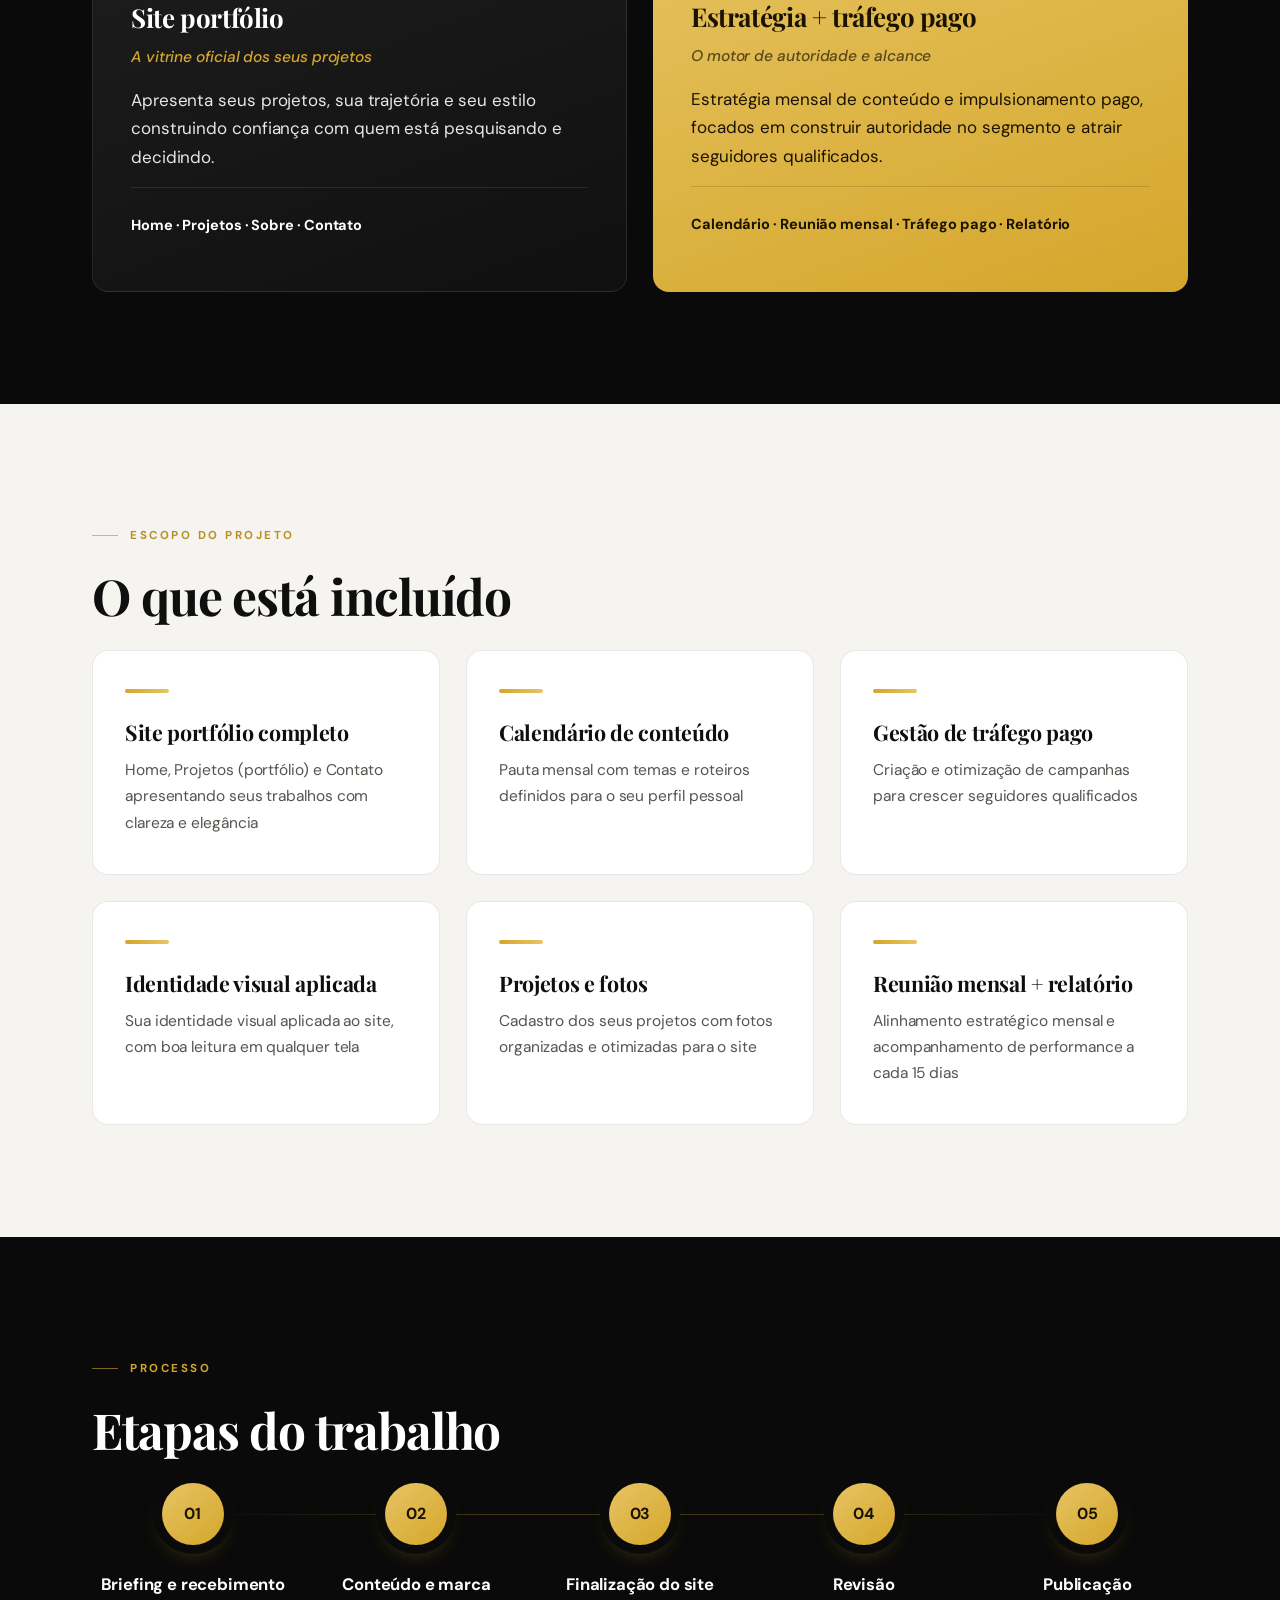
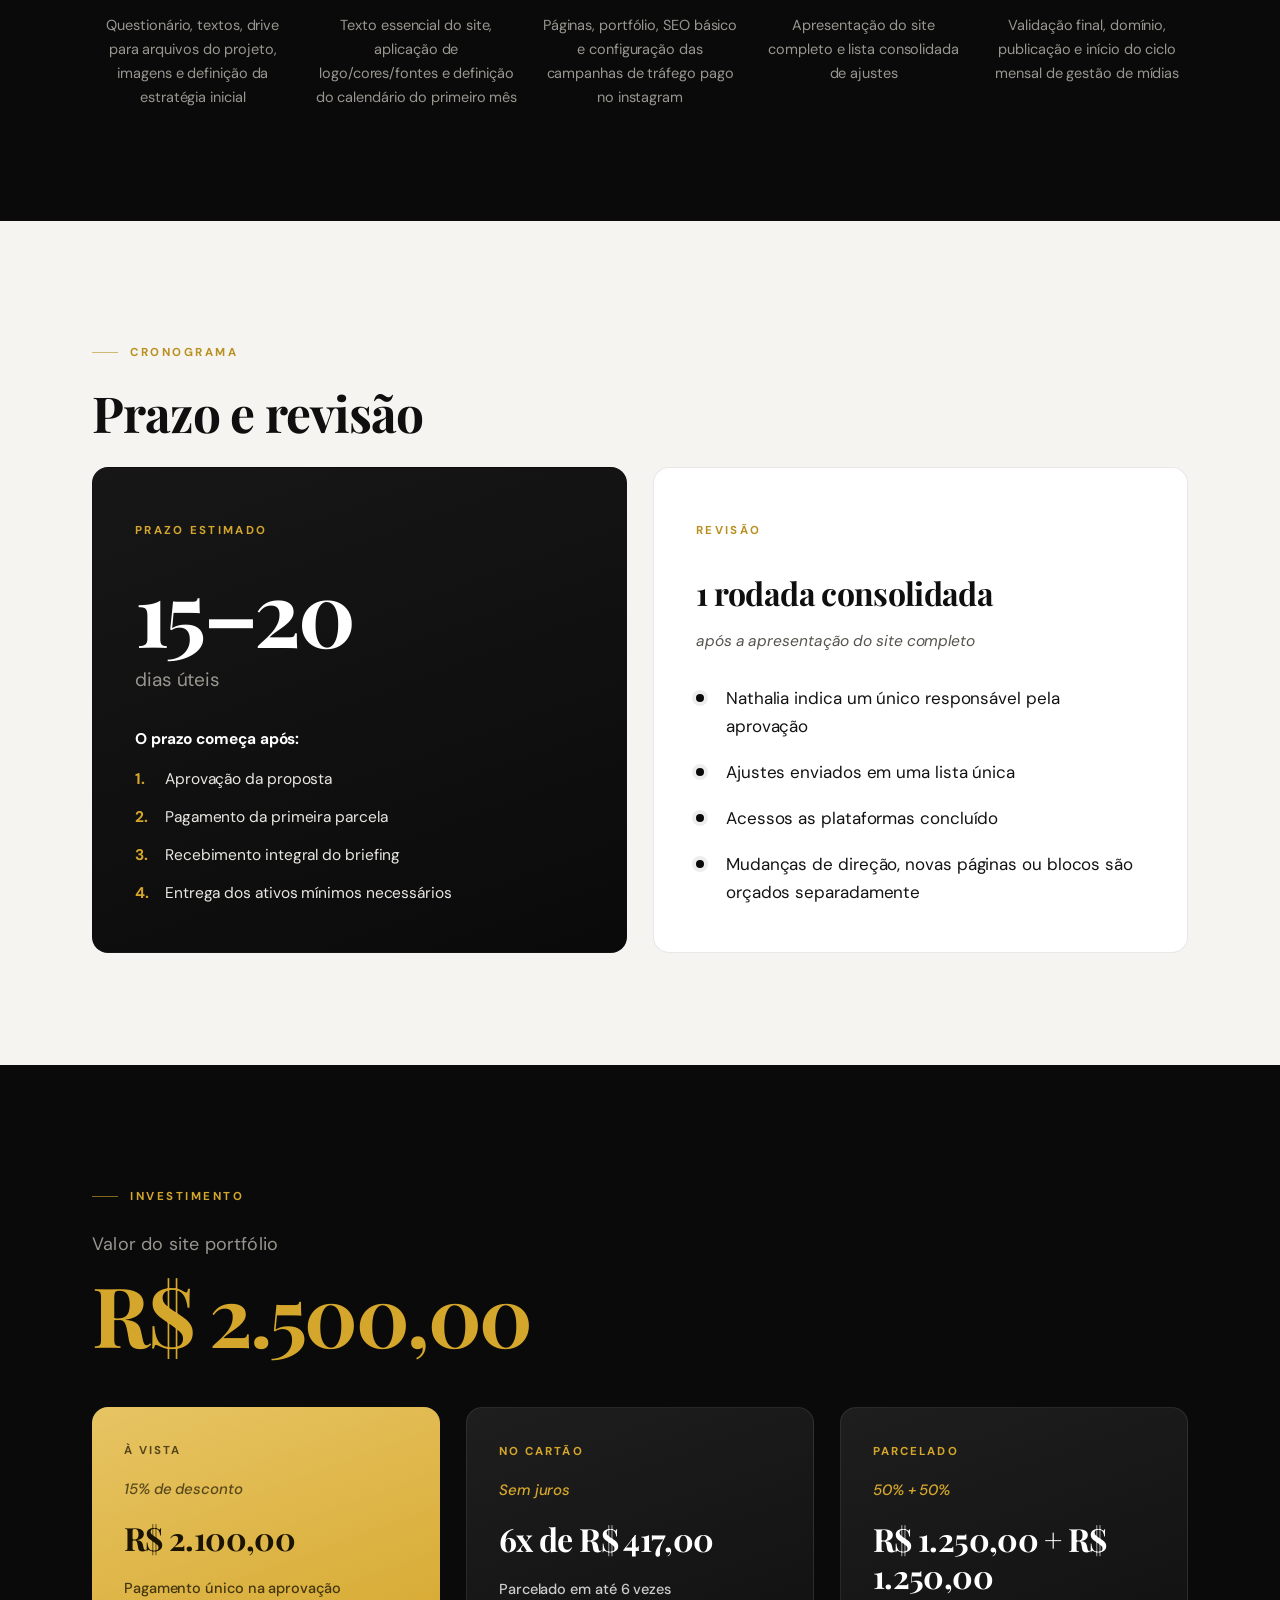
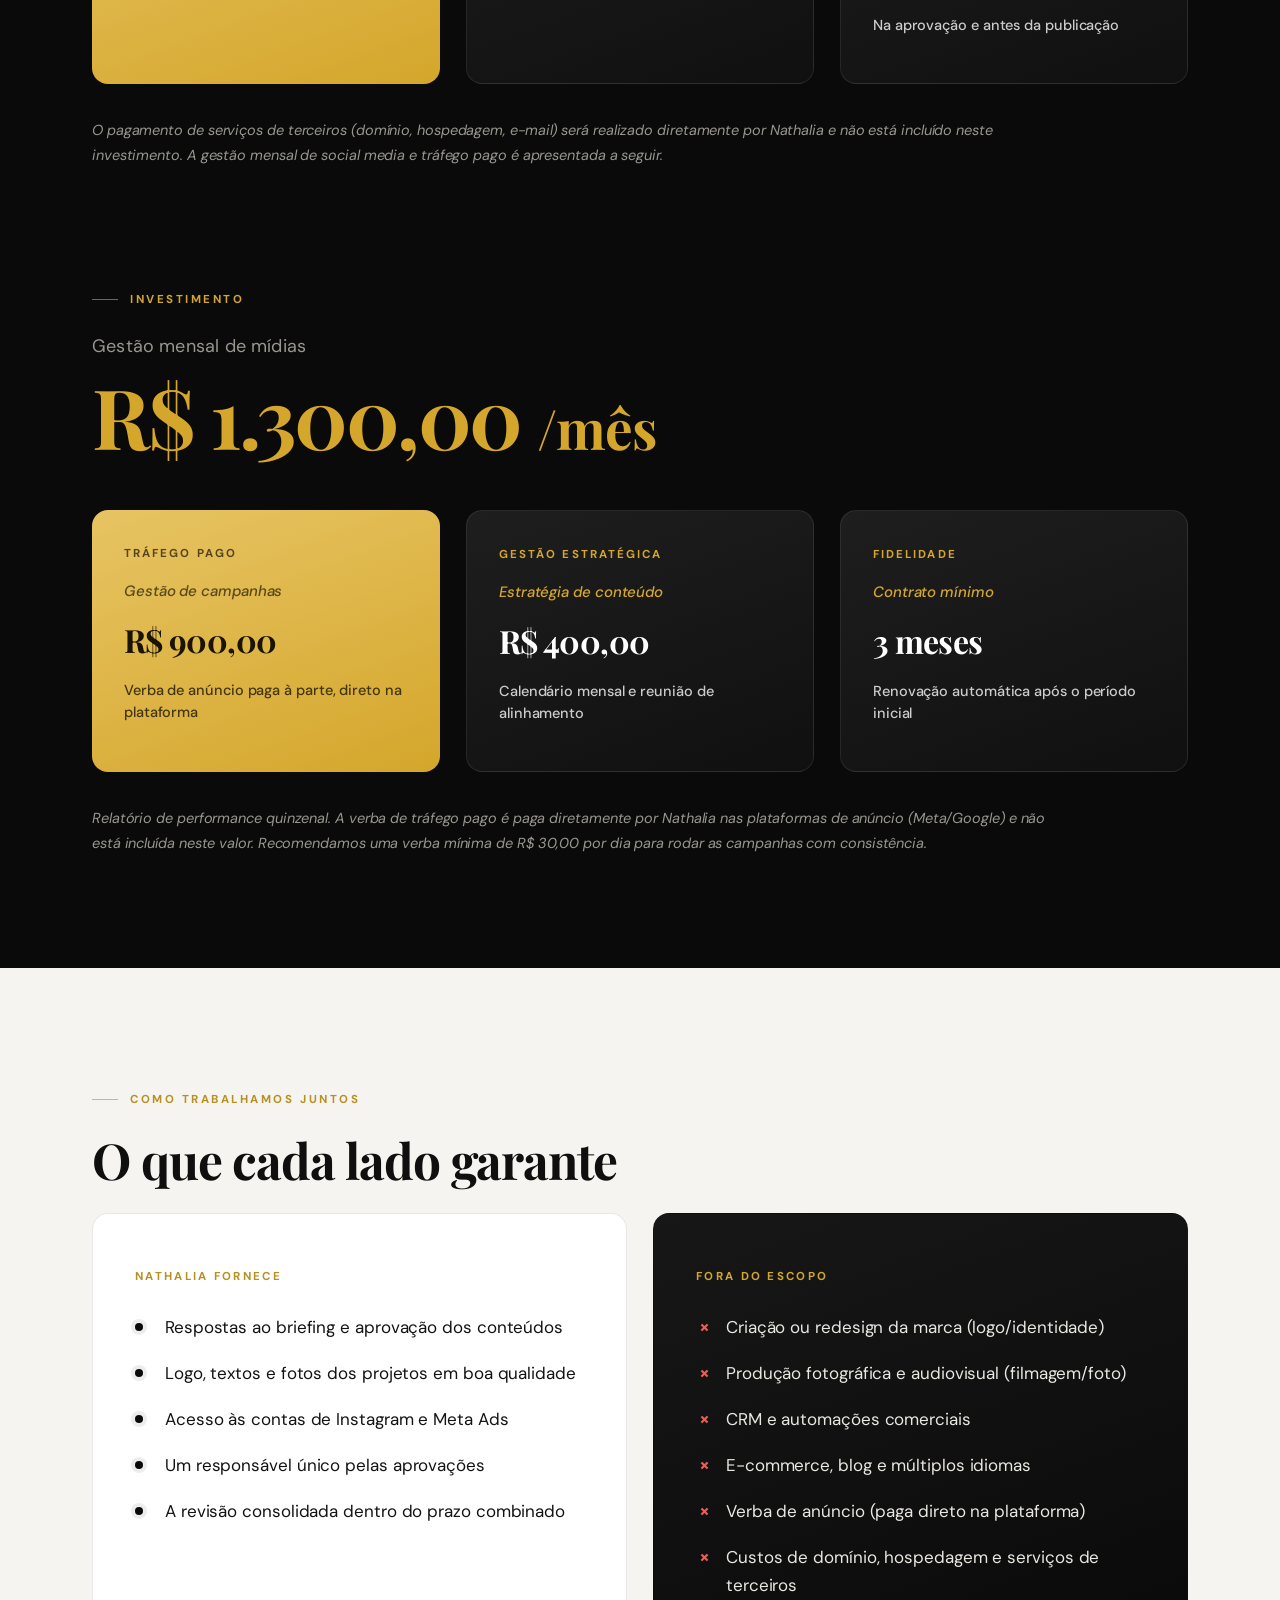
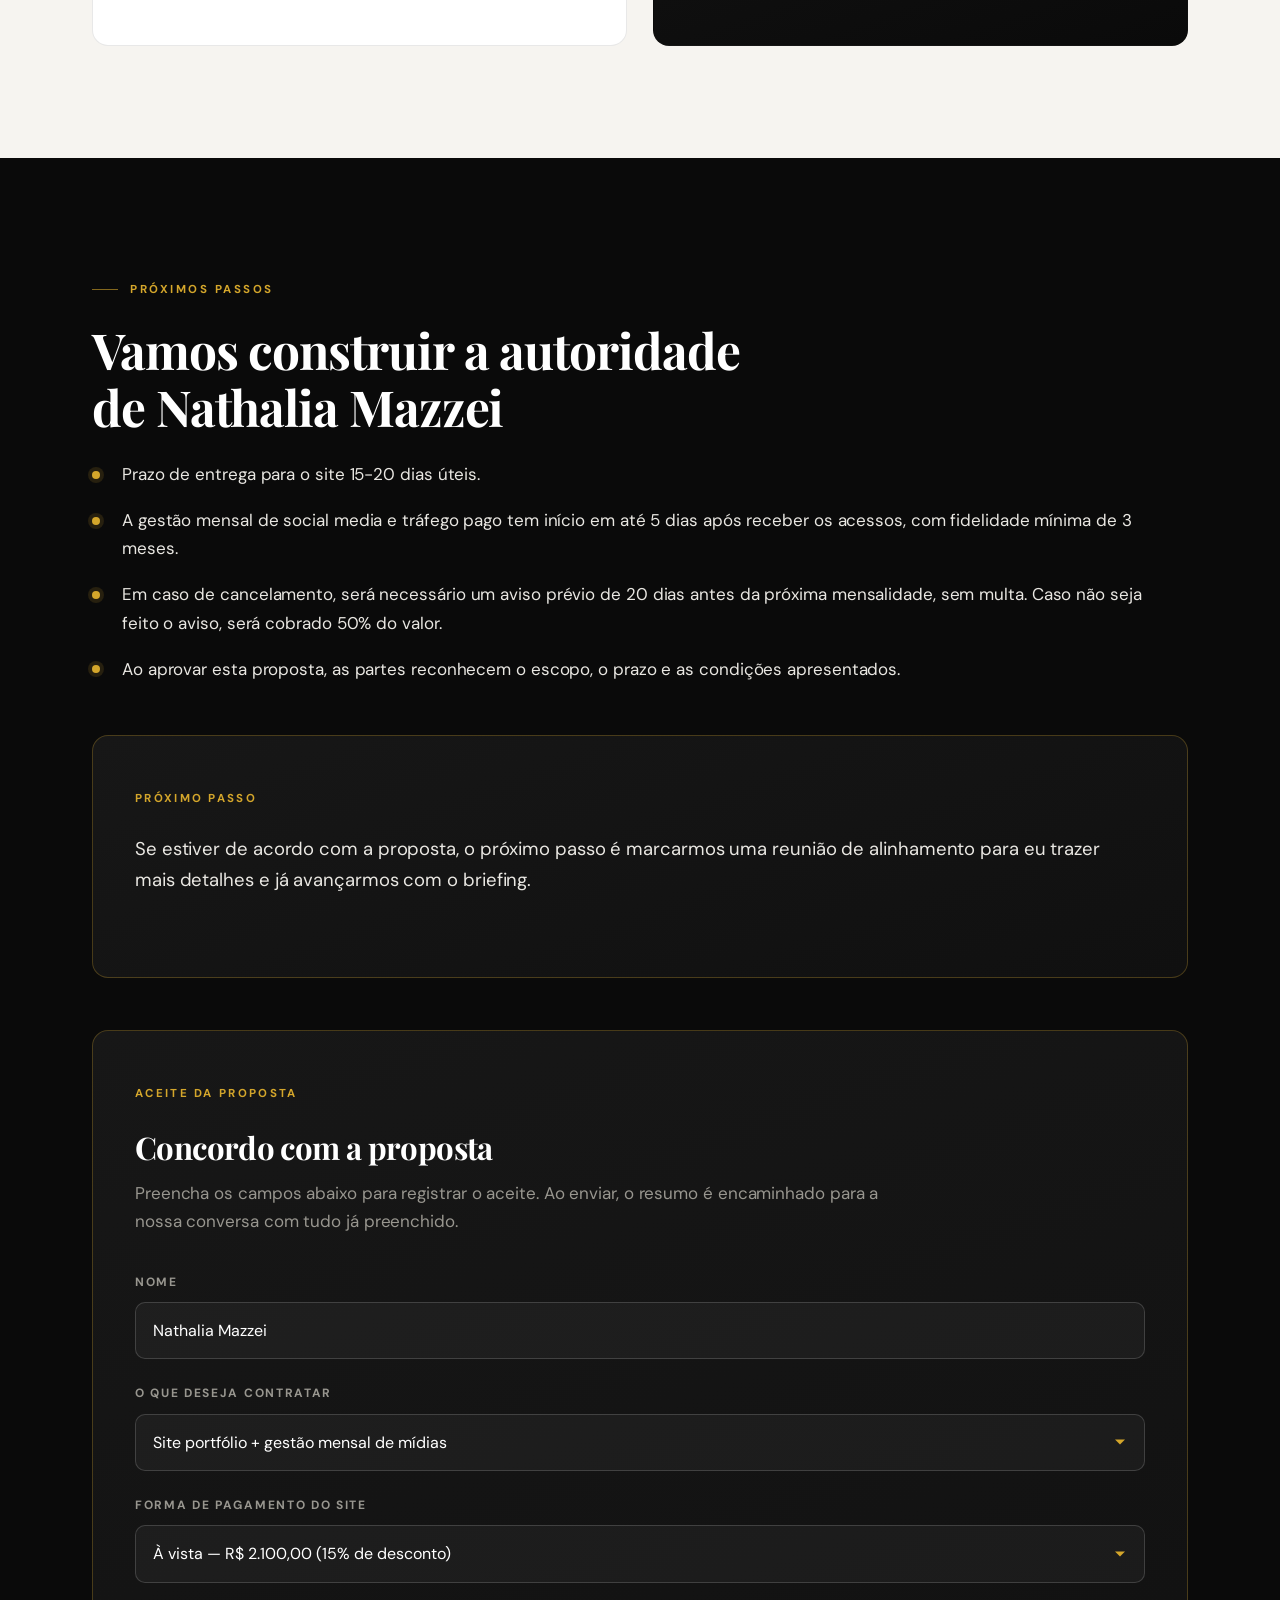
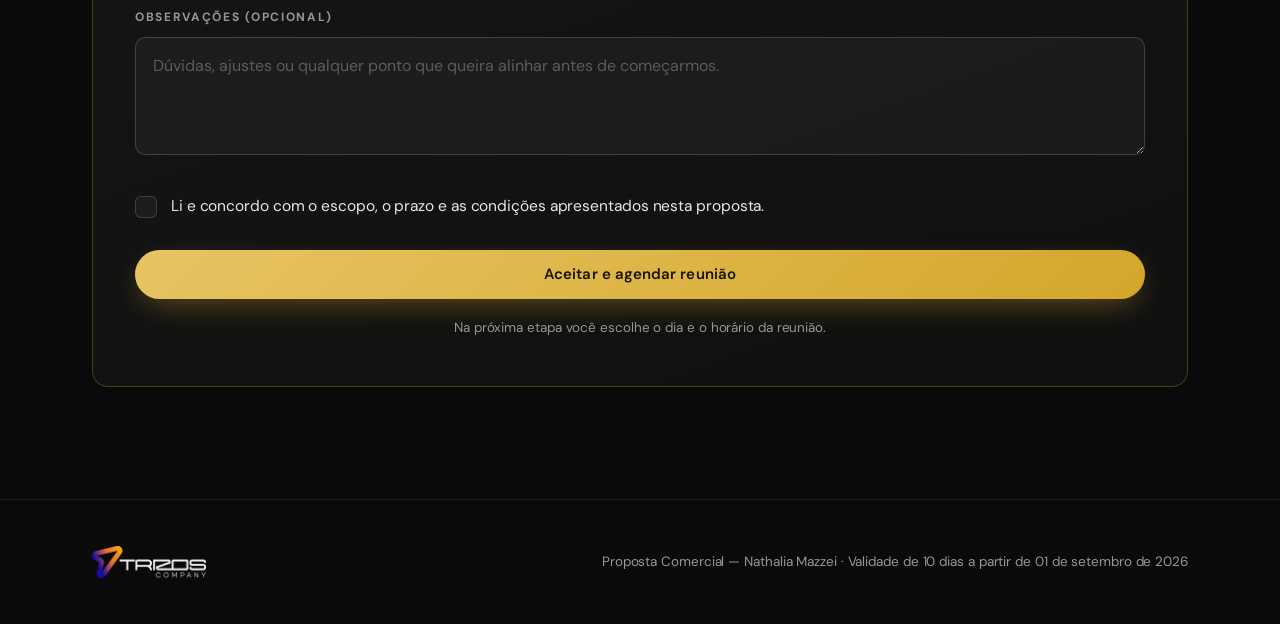
==== commit e19807a3: "Adiciona pagina de agendamento apos o aceite Quem escolhe fechar segue para um calendario proprio on" ====
--- a/index.html
+++ b/index.html
@@ -433,8 +433,8 @@
         <span>Li e concordo com o escopo, o prazo e as condições apresentados nesta proposta.</span>
       </label>
 
-      <button type="submit" class="btn btn--gold btn--block">Enviar aceite</button>
-      <p class="accept__note" id="aceite-nota">Marque o aceite acima para liberar o envio.</p>
+      <button type="submit" class="btn btn--gold btn--block" id="btn-enviar">Aceitar e agendar reunião</button>
+      <p class="accept__note" id="aceite-nota">Na próxima etapa você escolhe o dia e o horário da reunião.</p>
     </form>
   </div>
 </section>
@@ -447,6 +447,7 @@
   </div>
 </footer>
 
+<script src="js/config.js"></script>
 <script>
   // reveal on scroll
   var io = new IntersectionObserver(function (entries) {
@@ -464,51 +465,79 @@
 
   /* -----------------------------------------------------------
      Formulário de aceite
-     >>> TROCAR AQUI PELO NÚMERO REAL (DDI + DDD + número) <<<
+
+     Fechou (site / gestão / ambos) -> segue para o agendamento
+     Só tem dúvidas                 -> vai direto para a conversa
      ----------------------------------------------------------- */
-  var WHATSAPP = '5511999999999';
+  var DUVIDA = 'Ainda tenho dúvidas, quero conversar';
 
   var form = document.getElementById('form-aceite');
   var nota = document.getElementById('aceite-nota');
+  var selEscopo = document.getElementById('escopo');
+  var btnEnviar = document.getElementById('btn-enviar');
+
+  // o rótulo do botão acompanha a intenção da escolha
+  function ajustarBotao() {
+    var duvida = selEscopo.value === DUVIDA;
+    btnEnviar.textContent = duvida ? 'Falar no WhatsApp' : 'Aceitar e agendar reunião';
+    nota.textContent = duvida
+      ? 'Você será levada para a conversa no WhatsApp.'
+      : 'Na próxima etapa você escolhe o dia e o horário da reunião.';
+    nota.style.color = '';
+  }
+
+  selEscopo.addEventListener('change', ajustarBotao);
+  ajustarBotao();
 
   form.addEventListener('submit', function (ev) {
     ev.preventDefault();
 
     var concordo = document.getElementById('concordo');
-    if (!concordo.checked) {
-      nota.textContent = 'É preciso marcar o aceite antes de enviar.';
+    var escopo = selEscopo.value;
+    var duvida = escopo === DUVIDA;
+
+    // o aceite formal só é exigido de quem está fechando
+    if (!duvida && !concordo.checked) {
+      nota.textContent = 'É preciso marcar o aceite antes de continuar.';
       nota.style.color = '#E0625C';
       concordo.focus();
       return;
     }
 
-    var nome = document.getElementById('nome').value.trim() || 'Nathalia Mazzei';
-    var escopo = document.getElementById('escopo').value;
-    var pagamento = document.getElementById('pagamento').value;
-    var obs = document.getElementById('observacoes').value.trim();
-
-    var linhas = [
-      'ACEITE DA PROPOSTA',
-      '',
-      'Nome: ' + nome,
-      'Contratação: ' + escopo,
-      'Pagamento do site: ' + pagamento,
-      '',
-      'Confirmo que li e concordo com o escopo, o prazo e as condições da proposta.'
-    ];
-
-    if (obs) {
-      linhas.push('', 'Observações:', obs);
+    var dados = {
+      nome: document.getElementById('nome').value.trim() || 'Nathalia Mazzei',
+      escopo: escopo,
+      pagamento: document.getElementById('pagamento').value,
+      observacoes: document.getElementById('observacoes').value.trim()
+    };
+
+    if (duvida) {
+      var linhas = ['Olá! Vi a proposta e queria conversar antes de decidir.', '', 'Nome: ' + dados.nome];
+      if (dados.observacoes) linhas.push('', 'Dúvidas:', dados.observacoes);
+
+      nota.textContent = 'Abrindo o WhatsApp…';
+      window.location.href = 'https://wa.me/' + window.TRIZOS.whatsapp +
+                             '?text=' + encodeURIComponent(linhas.join('\n'));
+      return;
     }
 
-    nota.textContent = 'Abrindo o WhatsApp com o aceite preenchido…';
-    nota.style.color = '';
-
-    window.open(
-      'https://wa.me/' + WHATSAPP + '?text=' + encodeURIComponent(linhas.join('\n')),
-      '_blank',
-      'noopener'
-    );
+    try {
+      sessionStorage.setItem('aceiteProposta', JSON.stringify(dados));
+    } catch (e) {
+      // navegador sem sessionStorage: cai para o WhatsApp em vez de travar
+      var alt = [
+        'ACEITE DA PROPOSTA', '',
+        'Nome: ' + dados.nome,
+        'Contratação: ' + dados.escopo,
+        'Pagamento do site: ' + dados.pagamento
+      ];
+      if (dados.observacoes) alt.push('', 'Observações:', dados.observacoes);
+      window.location.href = 'https://wa.me/' + window.TRIZOS.whatsapp +
+                             '?text=' + encodeURIComponent(alt.join('\n'));
+      return;
+    }
+
+    window.location.href = 'agendamento.html';
   });
 </script>
 
--- a/style.css
+++ b/style.css
@@ -611,6 +611,229 @@
 .accept__note{
   margin:18px 0 0; text-align:center;
   font-size:13.5px; color:var(--on-dark-mu);
+}
+
+/* =========================================================
+   PÁGINA DE AGENDAMENTO
+   ========================================================= */
+.sched{ padding:64px 0 100px; min-height:70vh; }
+
+.sched__head{ text-align:center; margin-bottom:56px; }
+.sched__head .eyebrow{ justify-content:center; }
+.sched__title{
+  font-family:var(--serif);
+  font-size:clamp(2rem, 4.6vw, 3rem);
+  font-weight:700; line-height:1.12; letter-spacing:-.025em;
+  color:var(--white); margin:0 0 18px;
+}
+.sched__sub{
+  max-width:56ch; margin:0 auto;
+  color:var(--on-dark-mu); font-size:17px;
+}
+
+/* resumo do aceite */
+.summary{
+  background:linear-gradient(160deg, var(--ink-3), var(--ink-2));
+  border:1px solid var(--line-gold);
+  border-radius:var(--r);
+  padding:32px 34px;
+  max-width:620px; margin:0 auto 56px;
+}
+.summary dl{ margin:0; display:grid; gap:16px; }
+.summary dl > div{
+  display:flex; gap:18px; align-items:baseline;
+  justify-content:space-between;
+  padding-bottom:16px;
+  border-bottom:1px solid var(--line-dark);
+}
+.summary dl > div:last-child{ border-bottom:0; padding-bottom:0; }
+.summary dt{
+  color:var(--on-dark-mu);
+  font-size:11.5px; font-weight:700;
+  letter-spacing:.16em; text-transform:uppercase;
+  flex:0 0 auto;
+}
+.summary dd{
+  margin:0; text-align:right; font-weight:600; color:var(--white);
+  font-size:15.5px; line-height:1.5;
+}
+
+/* layout calendário + horários */
+.booking{
+  display:grid; grid-template-columns:1.15fr .85fr; gap:28px;
+  align-items:start;
+  max-width:900px; margin:0 auto;
+}
+
+.cal{
+  background:linear-gradient(160deg, var(--ink-3), var(--ink-2));
+  border:1px solid var(--line-dark);
+  border-radius:var(--r);
+  padding:28px 26px;
+}
+.cal__nav{
+  display:flex; align-items:center; justify-content:space-between;
+  gap:12px; margin-bottom:26px;
+}
+.cal__nav h3{
+  font-family:var(--serif); font-size:1.22rem; font-weight:700;
+  color:var(--white); margin:0; text-align:center; flex:1;
+  letter-spacing:-.01em;
+}
+.cal__arrow{
+  display:grid; place-items:center;
+  width:40px; height:40px; flex:0 0 auto;
+  border-radius:50%;
+  background:rgba(255,255,255,.04);
+  border:1px solid var(--line-dark-2);
+  color:var(--on-dark);
+  font-size:17px; line-height:1;
+  cursor:pointer;
+  transition:background .22s var(--ease), border-color .22s var(--ease), color .22s var(--ease);
+}
+.cal__arrow:hover:not(:disabled){
+  background:rgba(212,166,43,.14);
+  border-color:var(--gold);
+  color:var(--gold);
+}
+.cal__arrow:disabled{ opacity:.28; cursor:not-allowed; }
+
+.cal__week, .cal__days{
+  display:grid; grid-template-columns:repeat(7,1fr); gap:6px;
+}
+.cal__week{ margin-bottom:10px; }
+.cal__week span{
+  text-align:center;
+  font-size:11px; font-weight:700;
+  letter-spacing:.1em; text-transform:uppercase;
+  color:var(--on-dark-mu);
+  padding-block:6px;
+}
+.day{
+  aspect-ratio:1;
+  display:flex; align-items:center; justify-content:center;
+  border-radius:10px;
+  border:1px solid transparent;
+  background:rgba(255,255,255,.03);
+  color:var(--on-dark);
+  font-size:14.5px; font-weight:500;
+  cursor:pointer;
+  transition:background .2s var(--ease), border-color .2s var(--ease), color .2s var(--ease), transform .2s var(--ease);
+}
+.day:hover:not(.is-off){
+  background:rgba(212,166,43,.12);
+  border-color:var(--line-gold);
+  color:var(--white);
+  transform:translateY(-1px);
+}
+.day.is-off{
+  background:transparent;
+  color:var(--on-dark-mu);
+  opacity:.3;
+  cursor:not-allowed;
+}
+.day.is-empty{ background:transparent; border-color:transparent; cursor:default; }
+.day.is-on{
+  background:linear-gradient(140deg, var(--gold-soft), var(--gold));
+  border-color:var(--gold);
+  color:var(--gold-ink);
+  font-weight:700;
+  box-shadow:0 8px 20px -8px rgba(212,166,43,.7);
+}
+
+/* horários */
+.slots{
+  background:linear-gradient(160deg, var(--ink-3), var(--ink-2));
+  border:1px solid var(--line-dark);
+  border-radius:var(--r);
+  padding:28px 26px;
+}
+.slots__label{
+  font-size:11.5px; font-weight:700;
+  letter-spacing:.18em; text-transform:uppercase;
+  color:var(--gold); margin:0 0 20px;
+}
+.slots__grid{ display:grid; grid-template-columns:repeat(2,1fr); gap:10px; }
+.slot{
+  padding:13px 8px;
+  border-radius:10px;
+  border:1px solid var(--line-dark-2);
+  background:rgba(255,255,255,.03);
+  color:var(--on-dark);
+  font-family:var(--sans); font-size:15px; font-weight:600;
+  cursor:pointer;
+  transition:background .2s var(--ease), border-color .2s var(--ease), color .2s var(--ease);
+}
+.slot:hover:not(:disabled){
+  background:rgba(212,166,43,.12);
+  border-color:var(--line-gold);
+  color:var(--white);
+}
+.slot.is-on{
+  background:linear-gradient(140deg, var(--gold-soft), var(--gold));
+  border-color:var(--gold);
+  color:var(--gold-ink);
+}
+.slot:disabled{ opacity:.3; cursor:not-allowed; }
+.slots__hint{
+  margin:20px 0 0; font-size:13.5px; line-height:1.6;
+  color:var(--on-dark-mu);
+}
+
+/* confirmação */
+.confirm{
+  max-width:900px; margin:28px auto 0;
+  background:linear-gradient(160deg, var(--ink-3), var(--ink-2));
+  border:1px solid var(--line-gold);
+  border-radius:var(--r);
+  padding:36px 34px;
+  text-align:center;
+}
+.confirm__label{
+  font-size:11.5px; font-weight:700;
+  letter-spacing:.18em; text-transform:uppercase;
+  color:var(--on-dark-mu); margin:0 0 12px;
+}
+.confirm__date{
+  font-family:var(--serif);
+  font-size:clamp(1.4rem, 3.4vw, 2.1rem);
+  font-weight:700; letter-spacing:-.02em; line-height:1.25;
+  color:var(--gold); margin:0 0 28px;
+}
+.confirm__date.is-idle{ color:var(--on-dark-mu); font-size:1.3rem; }
+.confirm .btn{ min-width:290px; }
+.confirm__note{ margin:18px 0 0; font-size:13.5px; color:var(--on-dark-mu); }
+
+.btn:disabled{
+  opacity:.4; cursor:not-allowed;
+  transform:none !important; box-shadow:none !important;
+}
+.btn--ghost{
+  background:transparent;
+  border:1px solid var(--line-dark-2);
+  color:var(--on-dark);
+}
+.btn--ghost:hover{ border-color:var(--gold); color:var(--gold); transform:translateY(-2px); }
+
+@media (max-width:820px){
+  .booking{ grid-template-columns:1fr; max-width:520px; }
+  .slots__grid{ grid-template-columns:repeat(3,1fr); }
+}
+@media (max-width:720px){
+  .sched{ padding:44px 0 72px; }
+  .sched__head{ margin-bottom:40px; }
+  .summary{ padding:26px 22px; margin-bottom:40px; }
+  .summary dl > div{ flex-direction:column; gap:6px; align-items:center; text-align:center; }
+  .summary dd{ text-align:center; }
+  .cal, .slots{ padding:22px 18px; }
+  .cal__week span{ font-size:10px; letter-spacing:.06em; }
+  .day{ font-size:13.5px; border-radius:9px; }
+  .confirm{ padding:30px 22px; }
+  .confirm .btn{ min-width:0; width:100%; }
+}
+@media (max-width:420px){
+  .slots__grid{ grid-template-columns:repeat(2,1fr); }
+  .cal__week, .cal__days{ gap:4px; }
 }
 
 /* =========================================================
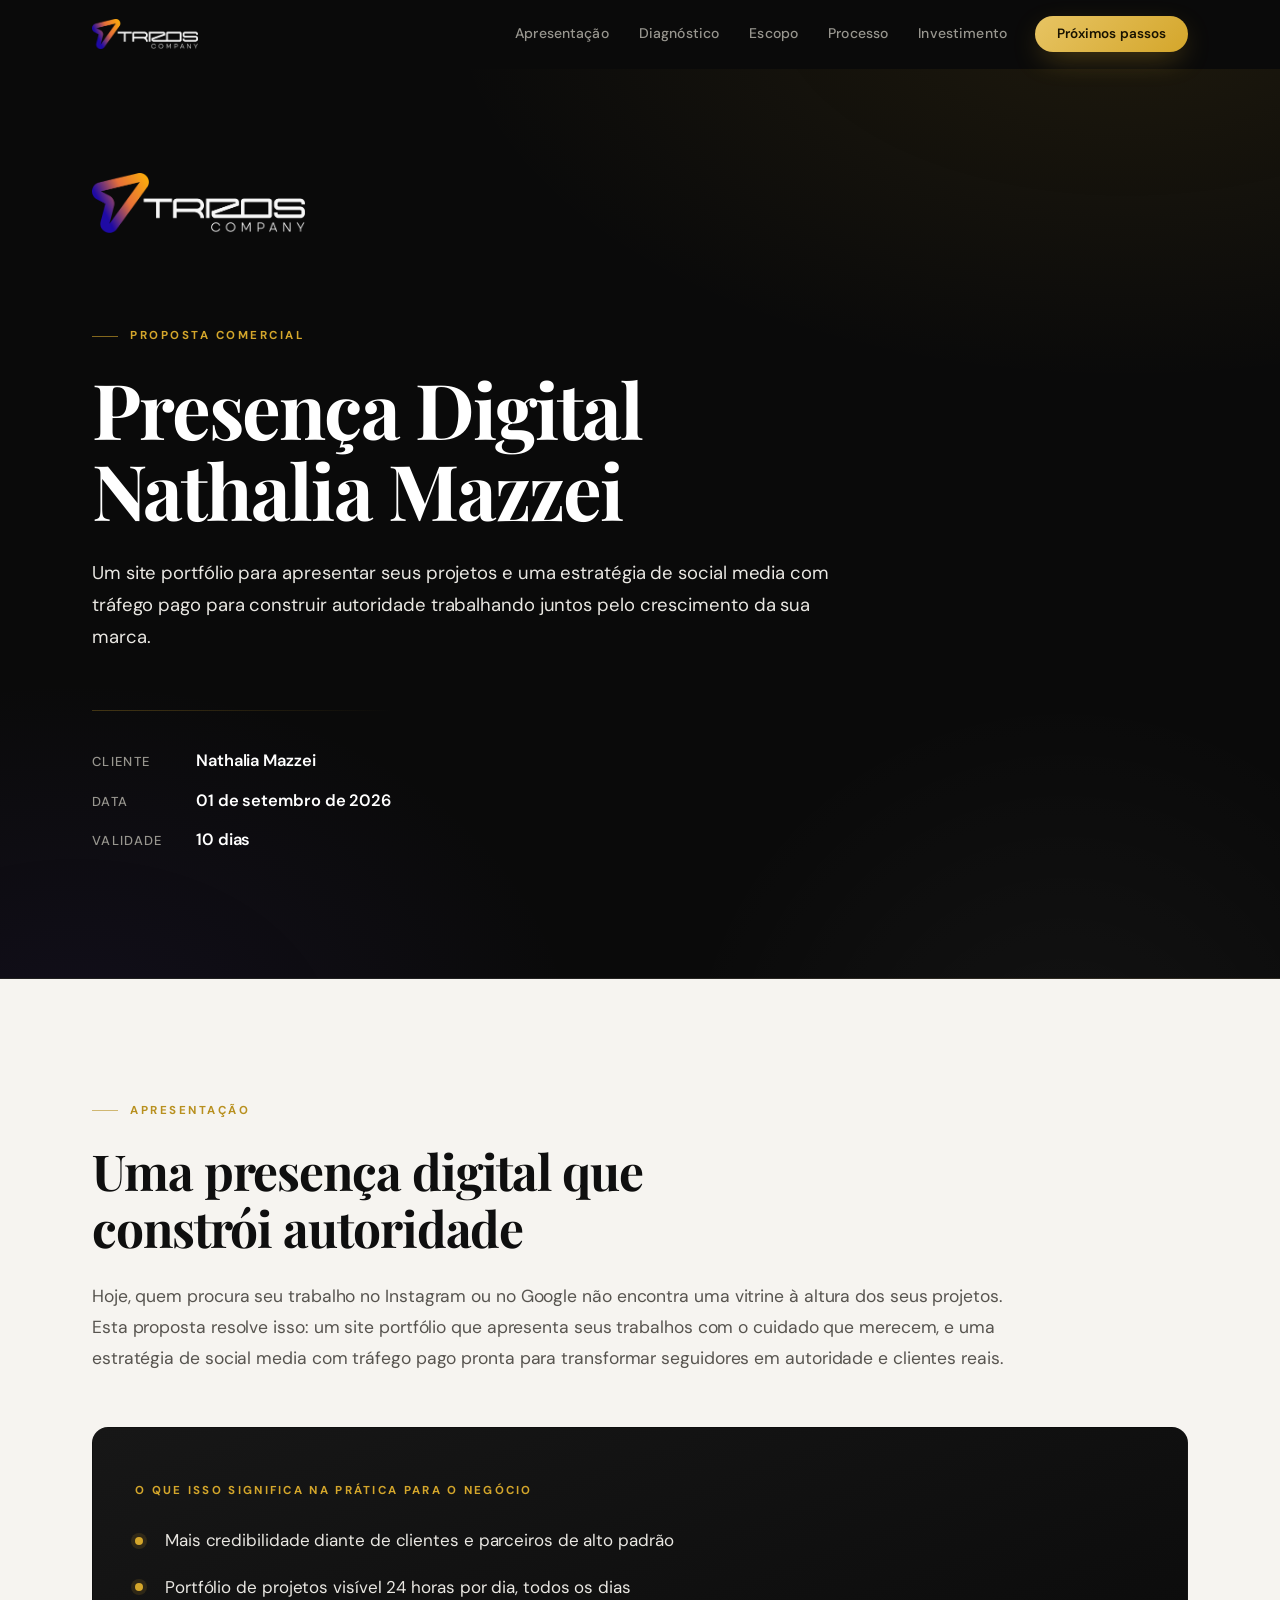
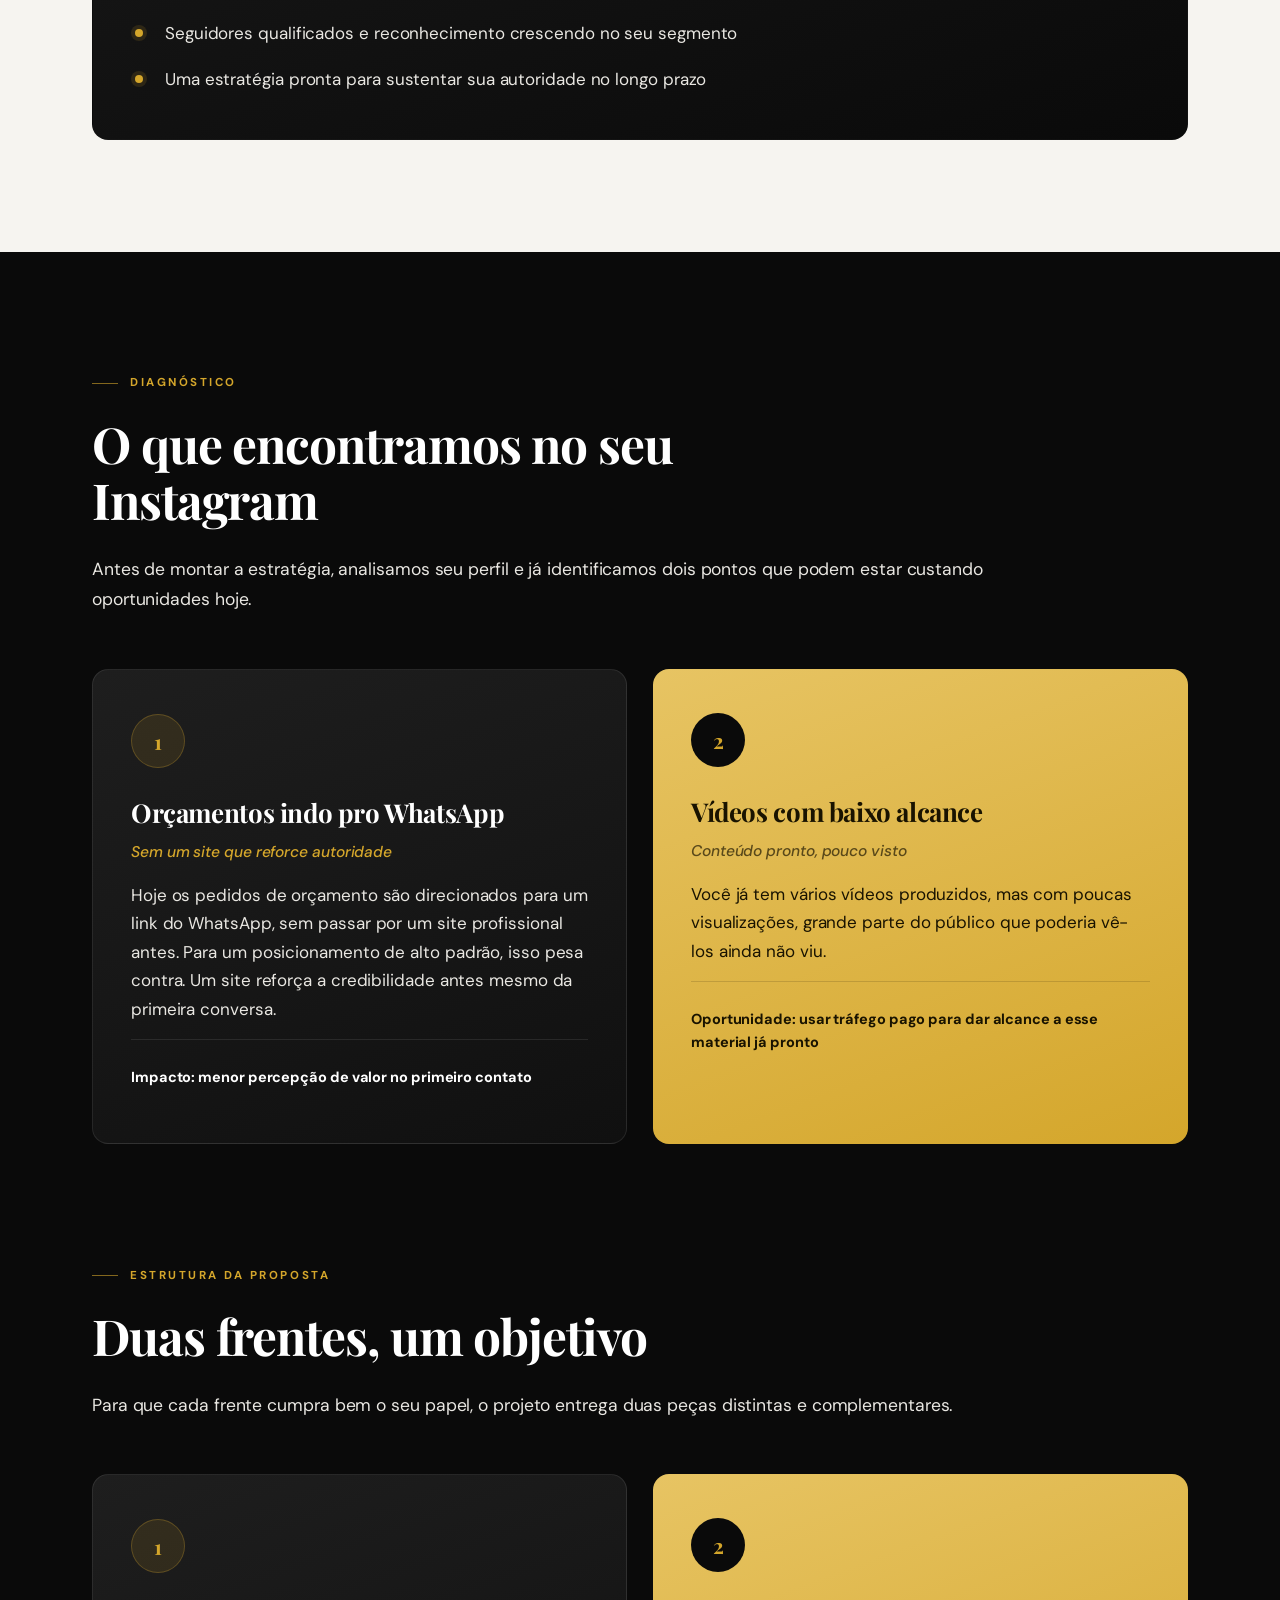
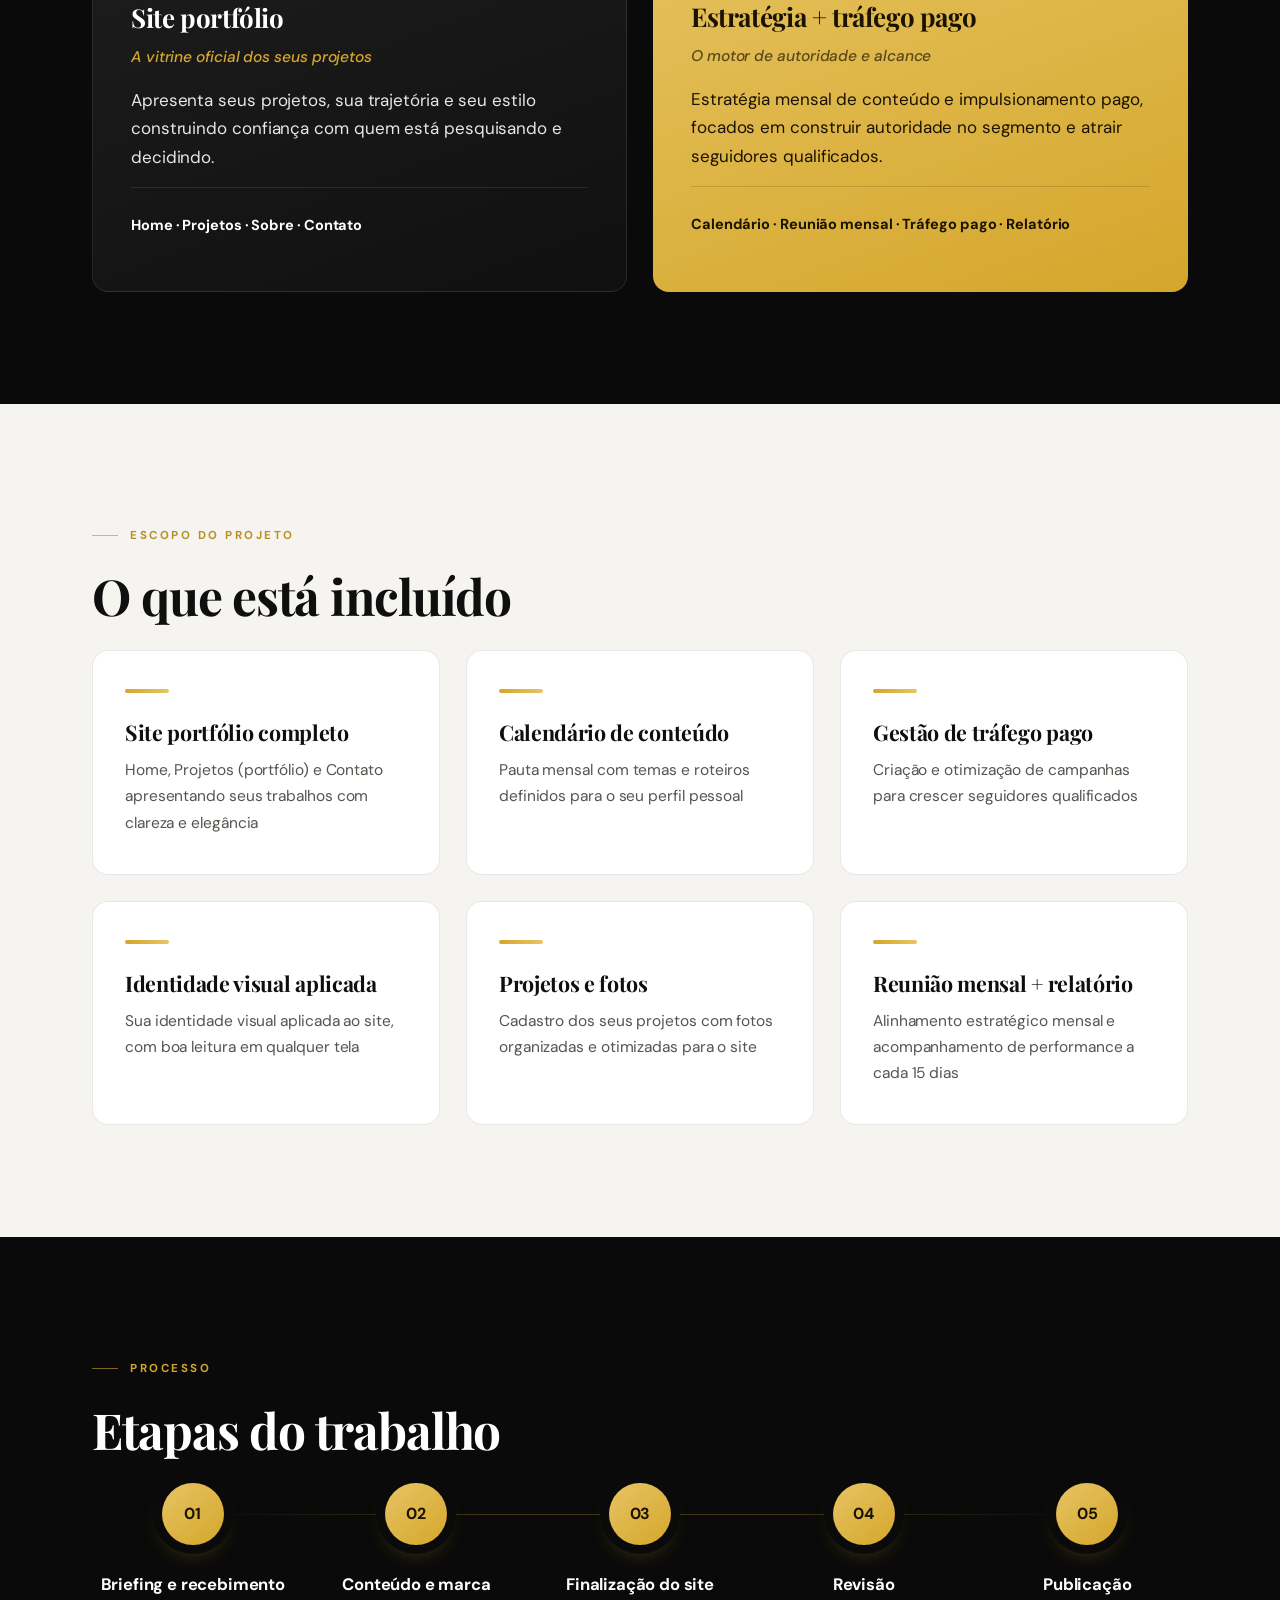
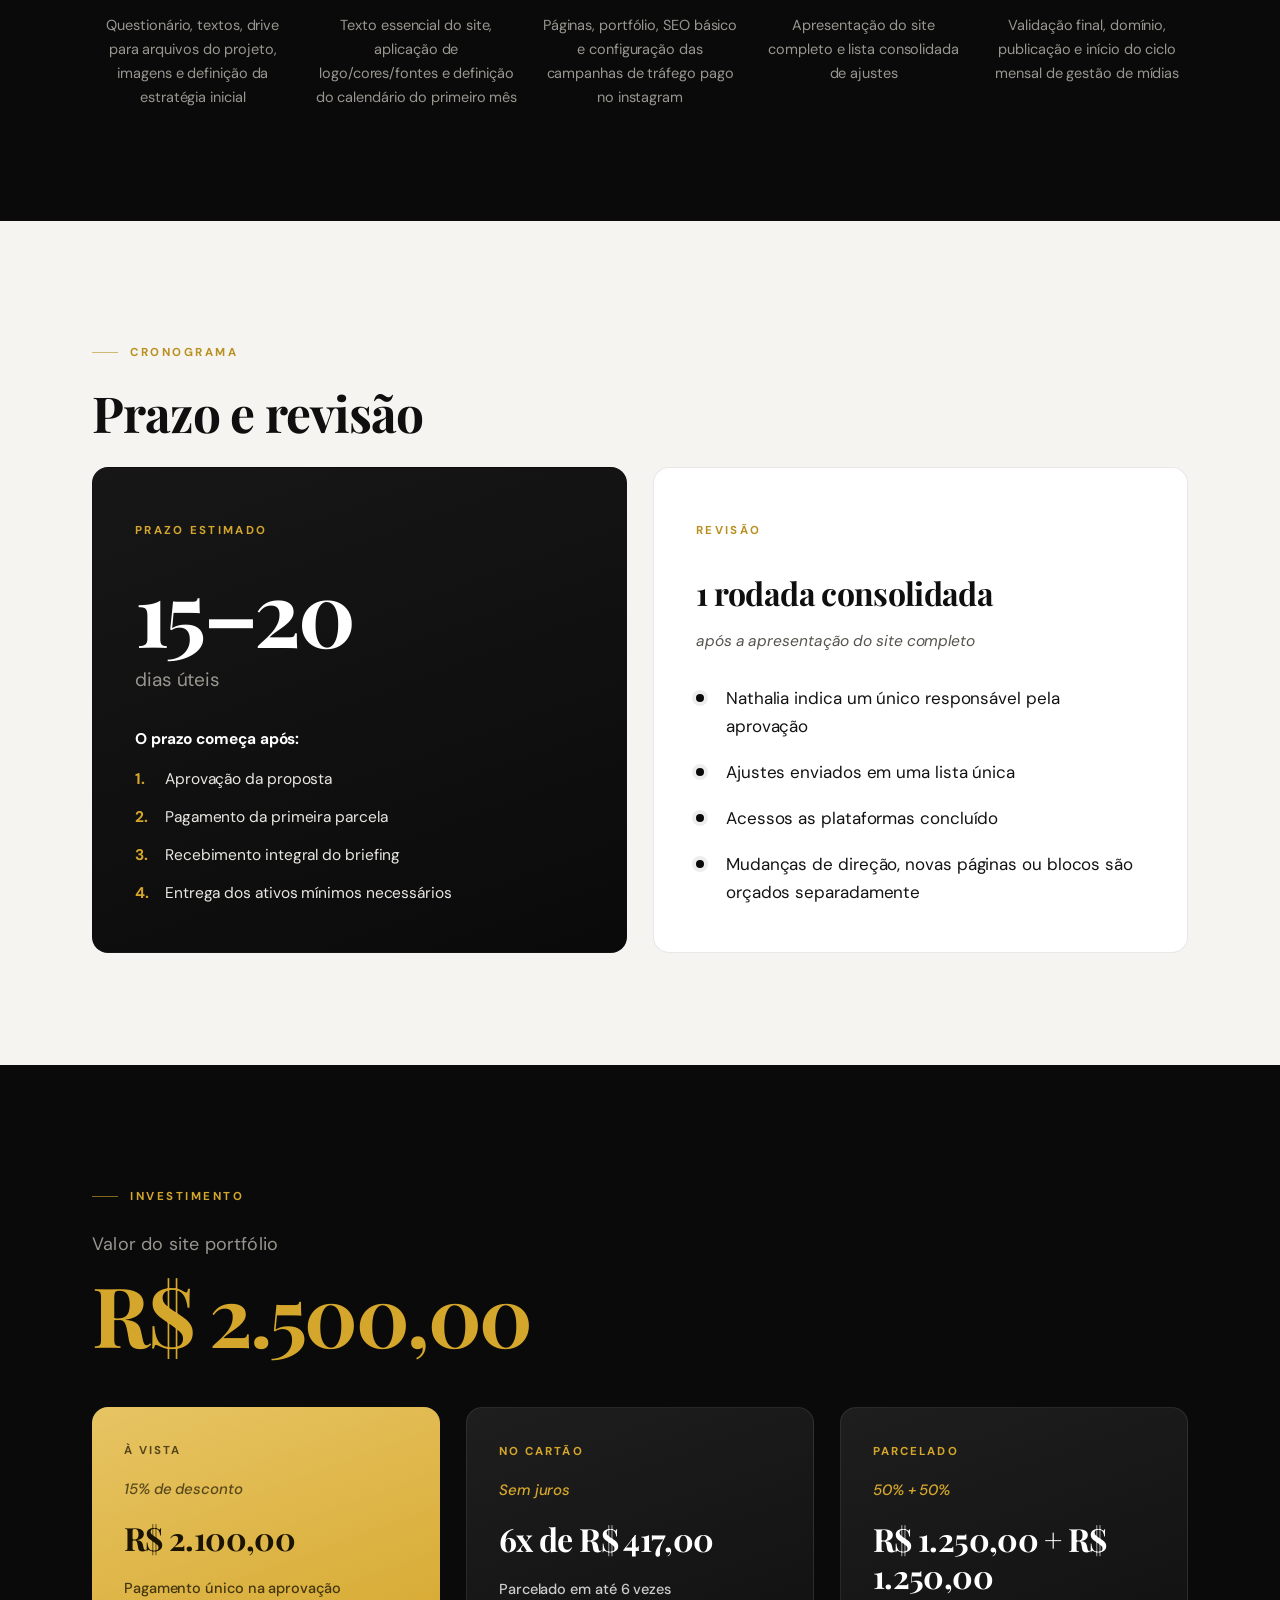
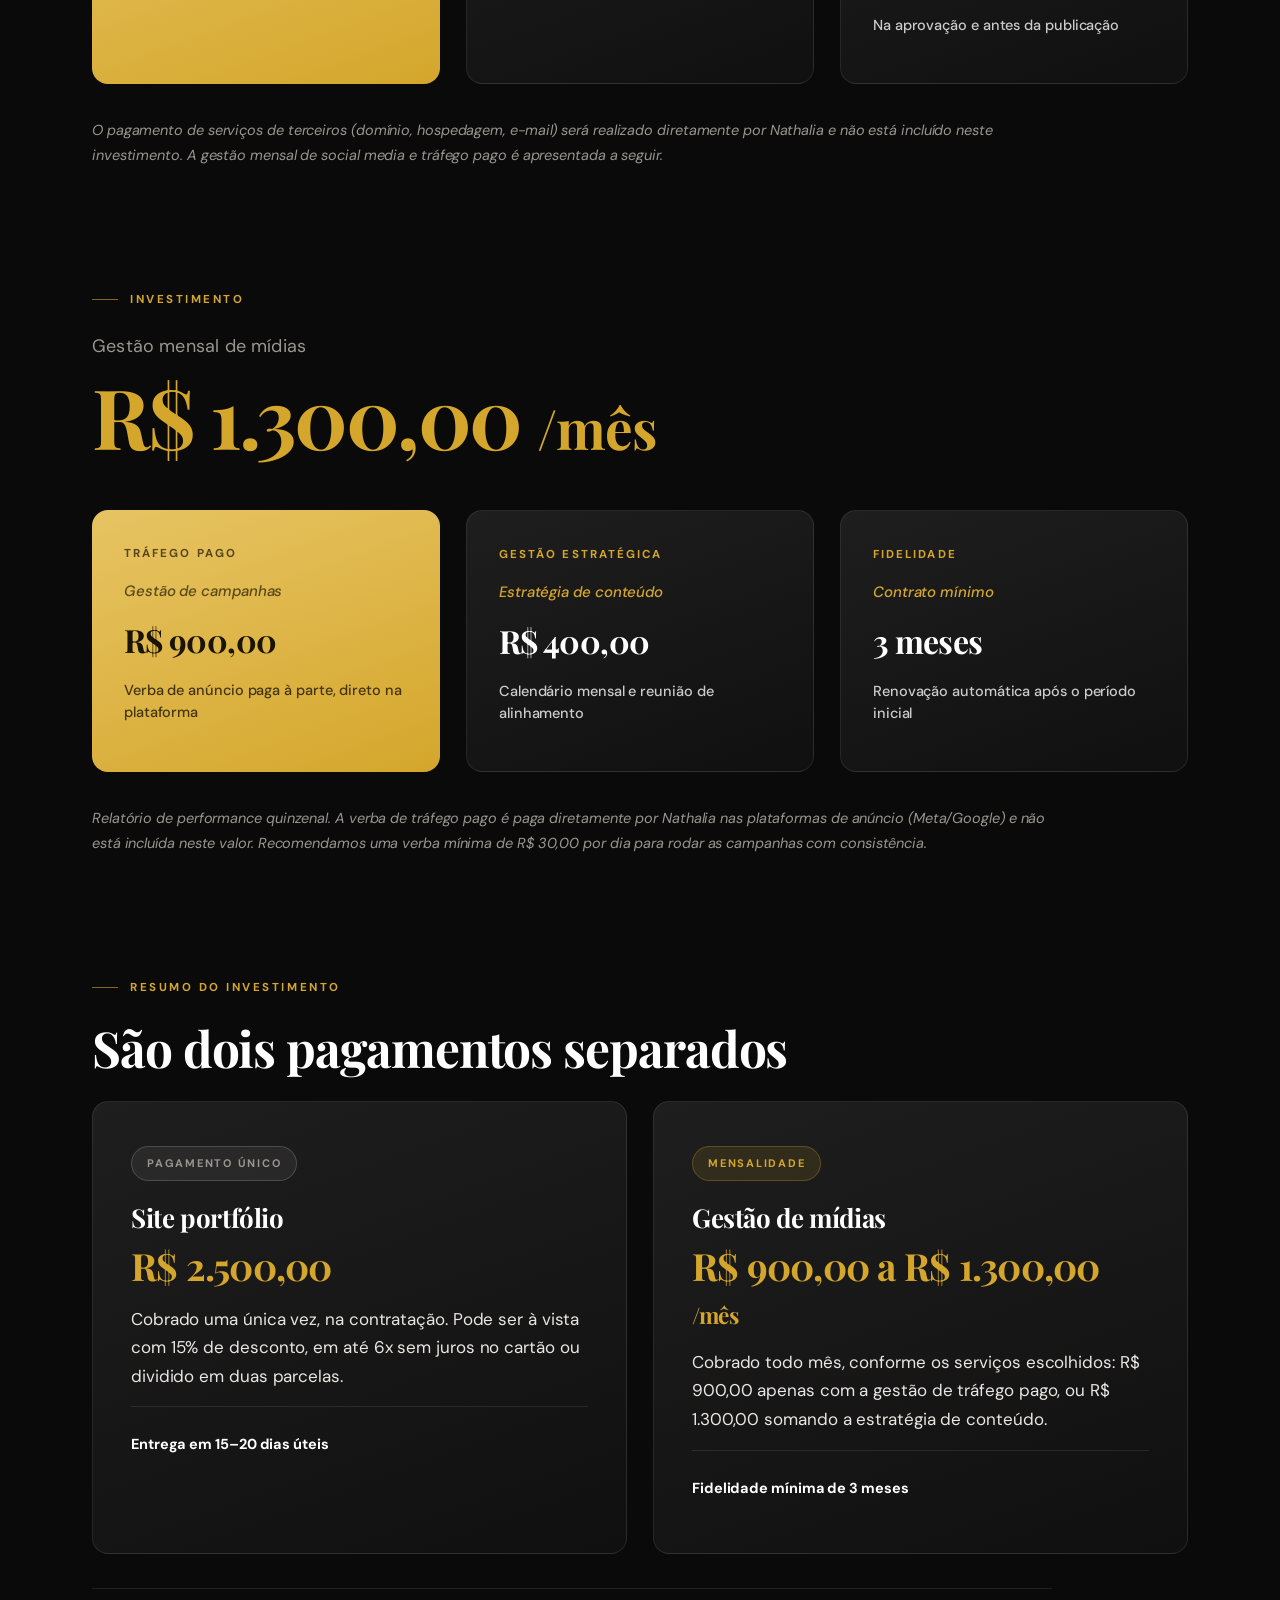
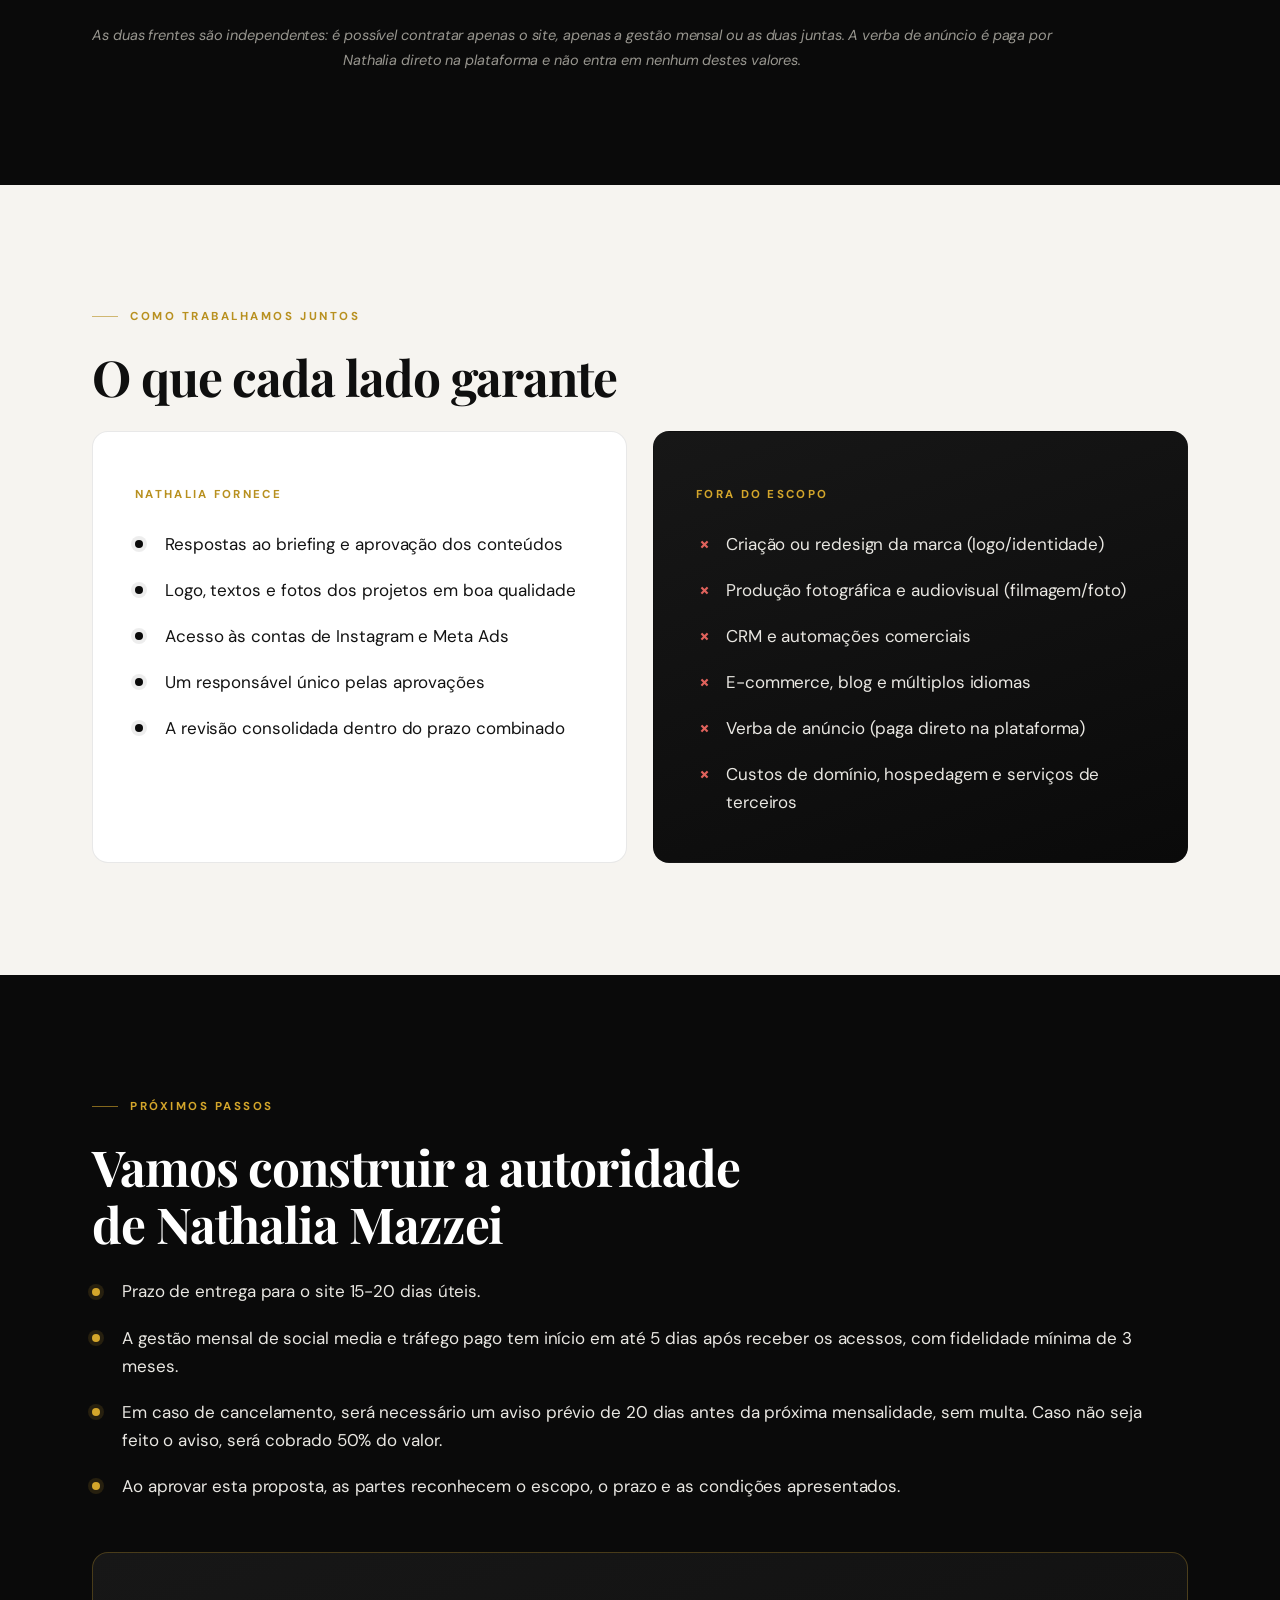
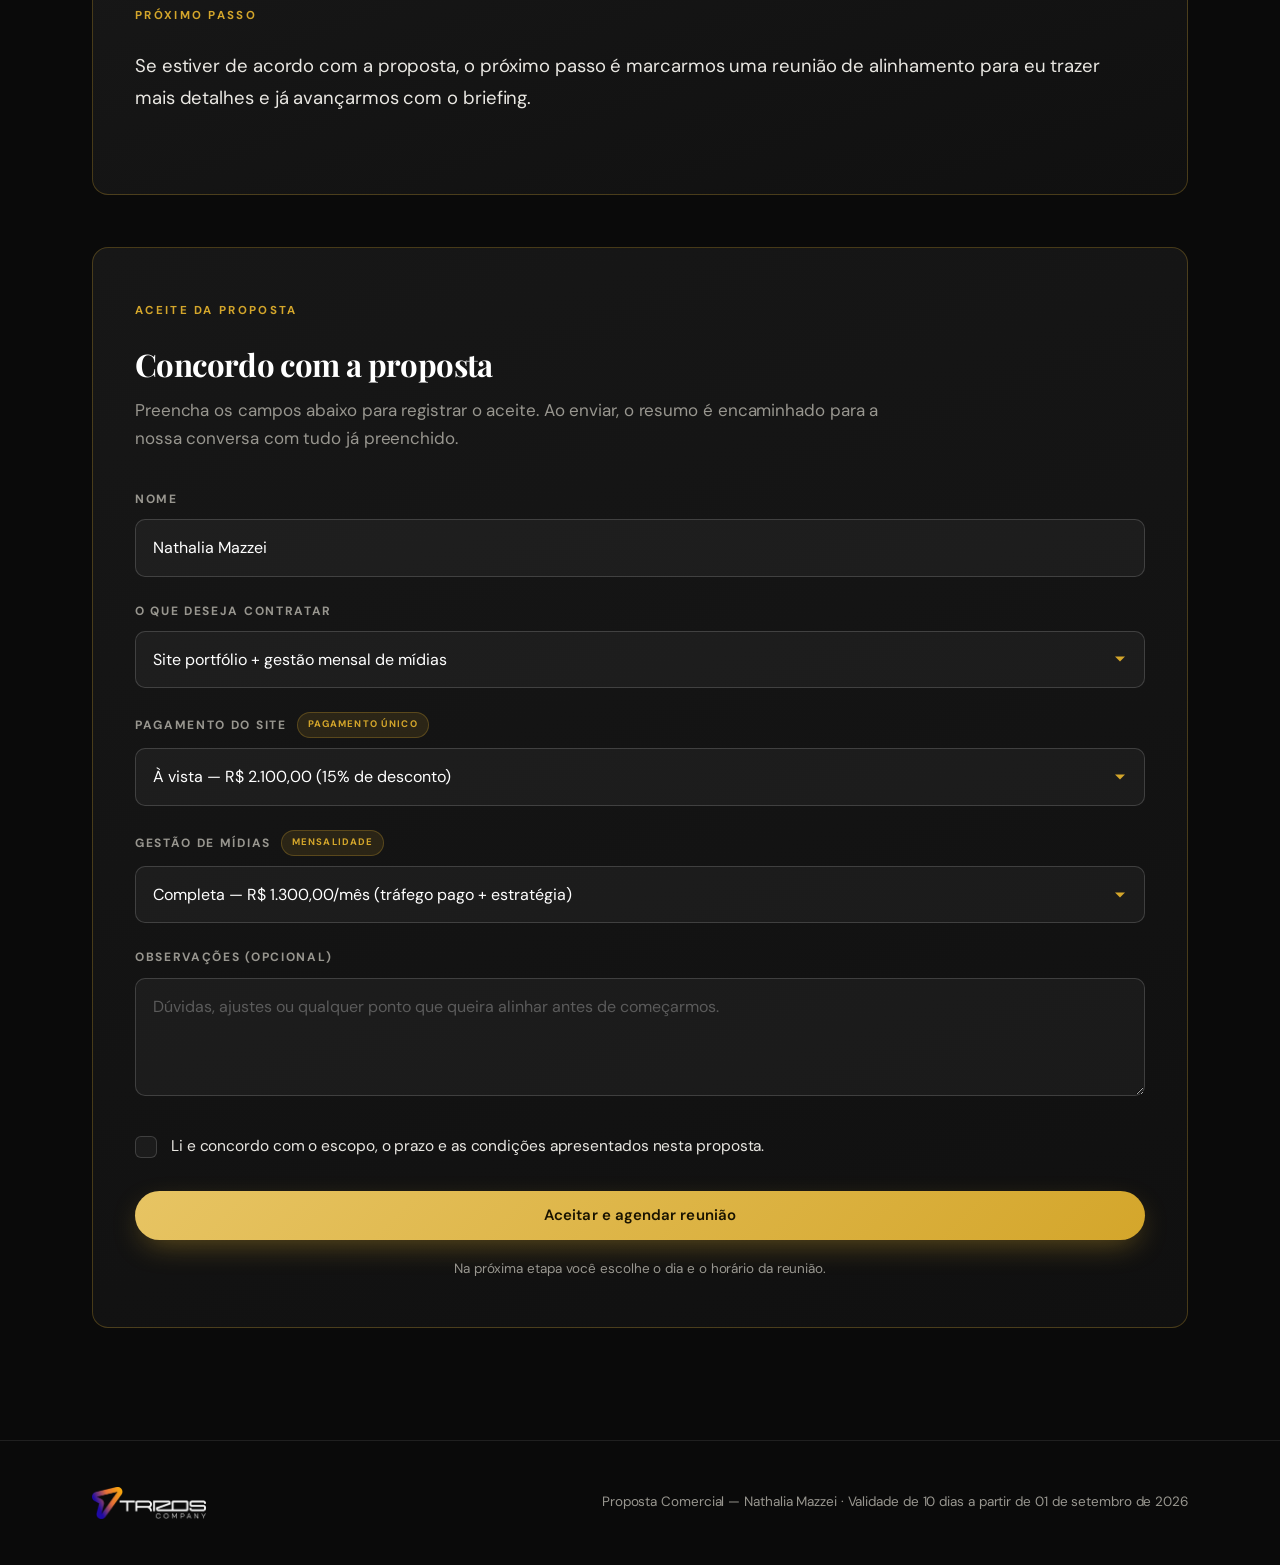
==== commit 2caf44d9: "Separa os dois pagamentos e torna o formulario condicional O site e a gestao mensal tem naturezas de" ====
--- a/index.html
+++ b/index.html
@@ -335,6 +335,44 @@
   </div>
 </section>
 
+<!-- ======================= RESUMO DO INVESTIMENTO ======================= -->
+<section class="sec sec--dark sec--tight" id="resumo-investimento">
+  <div class="wrap">
+    <p class="eyebrow">Resumo do investimento</p>
+    <h2 class="sec__title">São dois pagamentos separados</h2>
+
+    <div class="grid grid-2">
+      <article class="card card--dark reveal">
+        <span class="badge">Pagamento único</span>
+        <h3>Site portfólio</h3>
+        <p class="card__value card__value--lg">R$ 2.500,00</p>
+        <p>
+          Cobrado uma única vez, na contratação. Pode ser à vista com 15% de desconto,
+          em até 6x sem juros no cartão ou dividido em duas parcelas.
+        </p>
+        <p class="card__foot">Entrega em 15–20 dias úteis</p>
+      </article>
+
+      <article class="card card--dark reveal">
+        <span class="badge badge--gold">Mensalidade</span>
+        <h3>Gestão de mídias</h3>
+        <p class="card__value card__value--lg">R$ 900,00 a R$ 1.300,00 <span>/mês</span></p>
+        <p>
+          Cobrado todo mês, conforme os serviços escolhidos: R$ 900,00 apenas com a gestão
+          de tráfego pago, ou R$ 1.300,00 somando a estratégia de conteúdo.
+        </p>
+        <p class="card__foot">Fidelidade mínima de 3 meses</p>
+      </article>
+    </div>
+
+    <p class="fineprint fineprint--center">
+      As duas frentes são independentes: é possível contratar apenas o site, apenas a gestão
+      mensal ou as duas juntas. A verba de anúncio é paga por Nathalia direto na plataforma
+      e não entra em nenhum destes valores.
+    </p>
+  </div>
+</section>
+
 <!-- ======================= RESPONSABILIDADES ======================= -->
 <section class="sec sec--cream" id="responsabilidades">
   <div class="wrap">
@@ -413,12 +451,21 @@
         </select>
       </div>
 
-      <div class="field">
-        <label for="pagamento">Forma de pagamento do site</label>
+      <div class="field" id="campo-pagamento">
+        <label for="pagamento">Pagamento do site <span class="field__tag">pagamento único</span></label>
         <select id="pagamento" name="pagamento">
           <option value="À vista — R$ 2.100,00 (15% de desconto)">À vista — R$ 2.100,00 (15% de desconto)</option>
           <option value="No cartão — 6x de R$ 417,00 sem juros">No cartão — 6x de R$ 417,00 sem juros</option>
           <option value="Parcelado — R$ 1.250,00 + R$ 1.250,00">Parcelado — R$ 1.250,00 + R$ 1.250,00</option>
+          <option value="Prefiro definir na reunião">Prefiro definir na reunião</option>
+        </select>
+      </div>
+
+      <div class="field" id="campo-plano">
+        <label for="plano">Gestão de mídias <span class="field__tag">mensalidade</span></label>
+        <select id="plano" name="plano">
+          <option value="Completa — R$ 1.300,00/mês (tráfego pago + estratégia de conteúdo)">Completa — R$ 1.300,00/mês (tráfego pago + estratégia)</option>
+          <option value="Somente tráfego pago — R$ 900,00/mês">Somente tráfego pago — R$ 900,00/mês</option>
           <option value="Prefiro definir na reunião">Prefiro definir na reunião</option>
         </select>
       </div>
@@ -470,15 +517,32 @@
      Só tem dúvidas                 -> vai direto para a conversa
      ----------------------------------------------------------- */
   var DUVIDA = 'Ainda tenho dúvidas, quero conversar';
+  var SO_SITE = 'Somente o site portfólio';
+  var SO_GESTAO = 'Somente a gestão mensal de mídias';
 
   var form = document.getElementById('form-aceite');
   var nota = document.getElementById('aceite-nota');
   var selEscopo = document.getElementById('escopo');
   var btnEnviar = document.getElementById('btn-enviar');
-
-  // o rótulo do botão acompanha a intenção da escolha
-  function ajustarBotao() {
+  var campoPagamento = document.getElementById('campo-pagamento');
+  var campoPlano = document.getElementById('campo-plano');
+
+  function querSite() {
+    var v = selEscopo.value;
+    return v !== DUVIDA && v !== SO_GESTAO;
+  }
+  function querGestao() {
+    var v = selEscopo.value;
+    return v !== DUVIDA && v !== SO_SITE;
+  }
+
+  // só pergunta o pagamento do que ela de fato está contratando
+  function ajustarFormulario() {
     var duvida = selEscopo.value === DUVIDA;
+
+    campoPagamento.hidden = !querSite();
+    campoPlano.hidden = !querGestao();
+
     btnEnviar.textContent = duvida ? 'Falar no WhatsApp' : 'Aceitar e agendar reunião';
     nota.textContent = duvida
       ? 'Você será levada para a conversa no WhatsApp.'
@@ -486,8 +550,8 @@
     nota.style.color = '';
   }
 
-  selEscopo.addEventListener('change', ajustarBotao);
-  ajustarBotao();
+  selEscopo.addEventListener('change', ajustarFormulario);
+  ajustarFormulario();
 
   form.addEventListener('submit', function (ev) {
     ev.preventDefault();
@@ -507,7 +571,8 @@
     var dados = {
       nome: document.getElementById('nome').value.trim() || 'Nathalia Mazzei',
       escopo: escopo,
-      pagamento: document.getElementById('pagamento').value,
+      pagamento: querSite() ? document.getElementById('pagamento').value : '',
+      plano: querGestao() ? document.getElementById('plano').value : '',
       observacoes: document.getElementById('observacoes').value.trim()
     };
 
@@ -528,9 +593,10 @@
       var alt = [
         'ACEITE DA PROPOSTA', '',
         'Nome: ' + dados.nome,
-        'Contratação: ' + dados.escopo,
-        'Pagamento do site: ' + dados.pagamento
+        'Contratação: ' + dados.escopo
       ];
+      if (dados.pagamento) alt.push('Pagamento do site: ' + dados.pagamento);
+      if (dados.plano) alt.push('Gestão de mídias: ' + dados.plano);
       if (dados.observacoes) alt.push('', 'Observações:', dados.observacoes);
       window.location.href = 'https://wa.me/' + window.TRIZOS.whatsapp +
                              '?text=' + encodeURIComponent(alt.join('\n'));
--- a/style.css
+++ b/style.css
@@ -343,6 +343,35 @@
 }
 .card--dark .card__value{ color:var(--white); }
 
+/* selo de tipo de cobrança */
+.badge{
+  display:inline-block; align-self:flex-start;
+  padding:7px 15px; margin-bottom:22px;
+  border-radius:999px;
+  font-size:11px; font-weight:700;
+  letter-spacing:.16em; text-transform:uppercase;
+  background:rgba(255,255,255,.06);
+  border:1px solid var(--line-dark-2);
+  color:var(--on-dark-mu);
+}
+.badge--gold{
+  background:rgba(212,166,43,.12);
+  border-color:var(--line-gold);
+  color:var(--gold);
+}
+.card__value--lg{
+  font-size:clamp(1.7rem, 3vw, 2.35rem);
+  color:var(--gold) !important;
+  margin-bottom:18px !important;
+}
+.card__value--lg span{ font-size:.6em; }
+
+.fineprint--center{
+  text-align:center; margin-inline:auto; font-style:normal;
+  padding-top:34px; margin-top:34px;
+  border-top:1px solid var(--line-dark);
+}
+
 /* =========================================================
    TILES (escopo)
    ========================================================= */
@@ -538,12 +567,20 @@
 
 .field{ margin-bottom:24px; }
 .field label{
-  display:block;
+  display:flex; align-items:center; gap:10px; flex-wrap:wrap;
   font-size:12px; font-weight:700;
   letter-spacing:.14em; text-transform:uppercase;
   color:var(--on-dark-mu);
   margin-bottom:10px;
 }
+.field__tag{
+  padding:4px 10px; border-radius:999px;
+  font-size:9.5px; letter-spacing:.12em;
+  background:rgba(212,166,43,.12);
+  border:1px solid var(--line-gold);
+  color:var(--gold);
+}
+.field[hidden]{ display:none; }
 .field input[type="text"],
 .field select,
 .field textarea{
